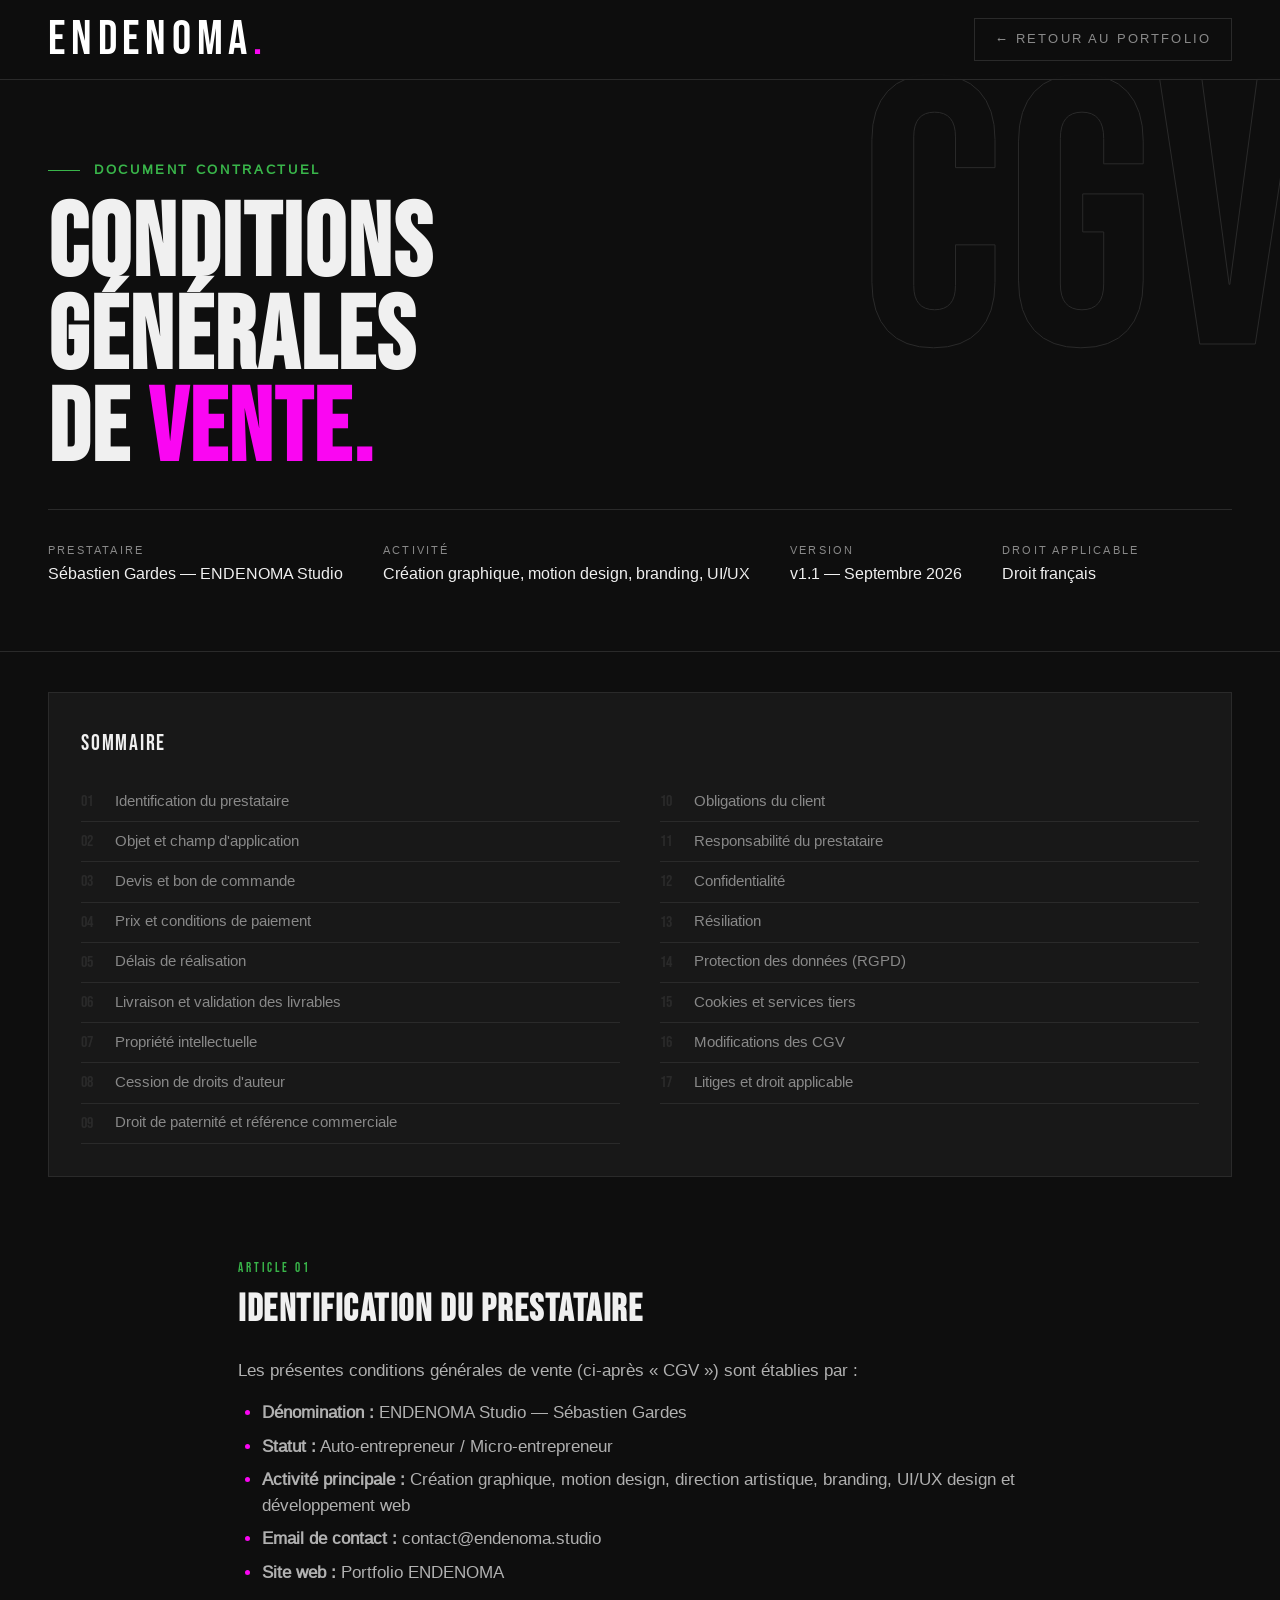
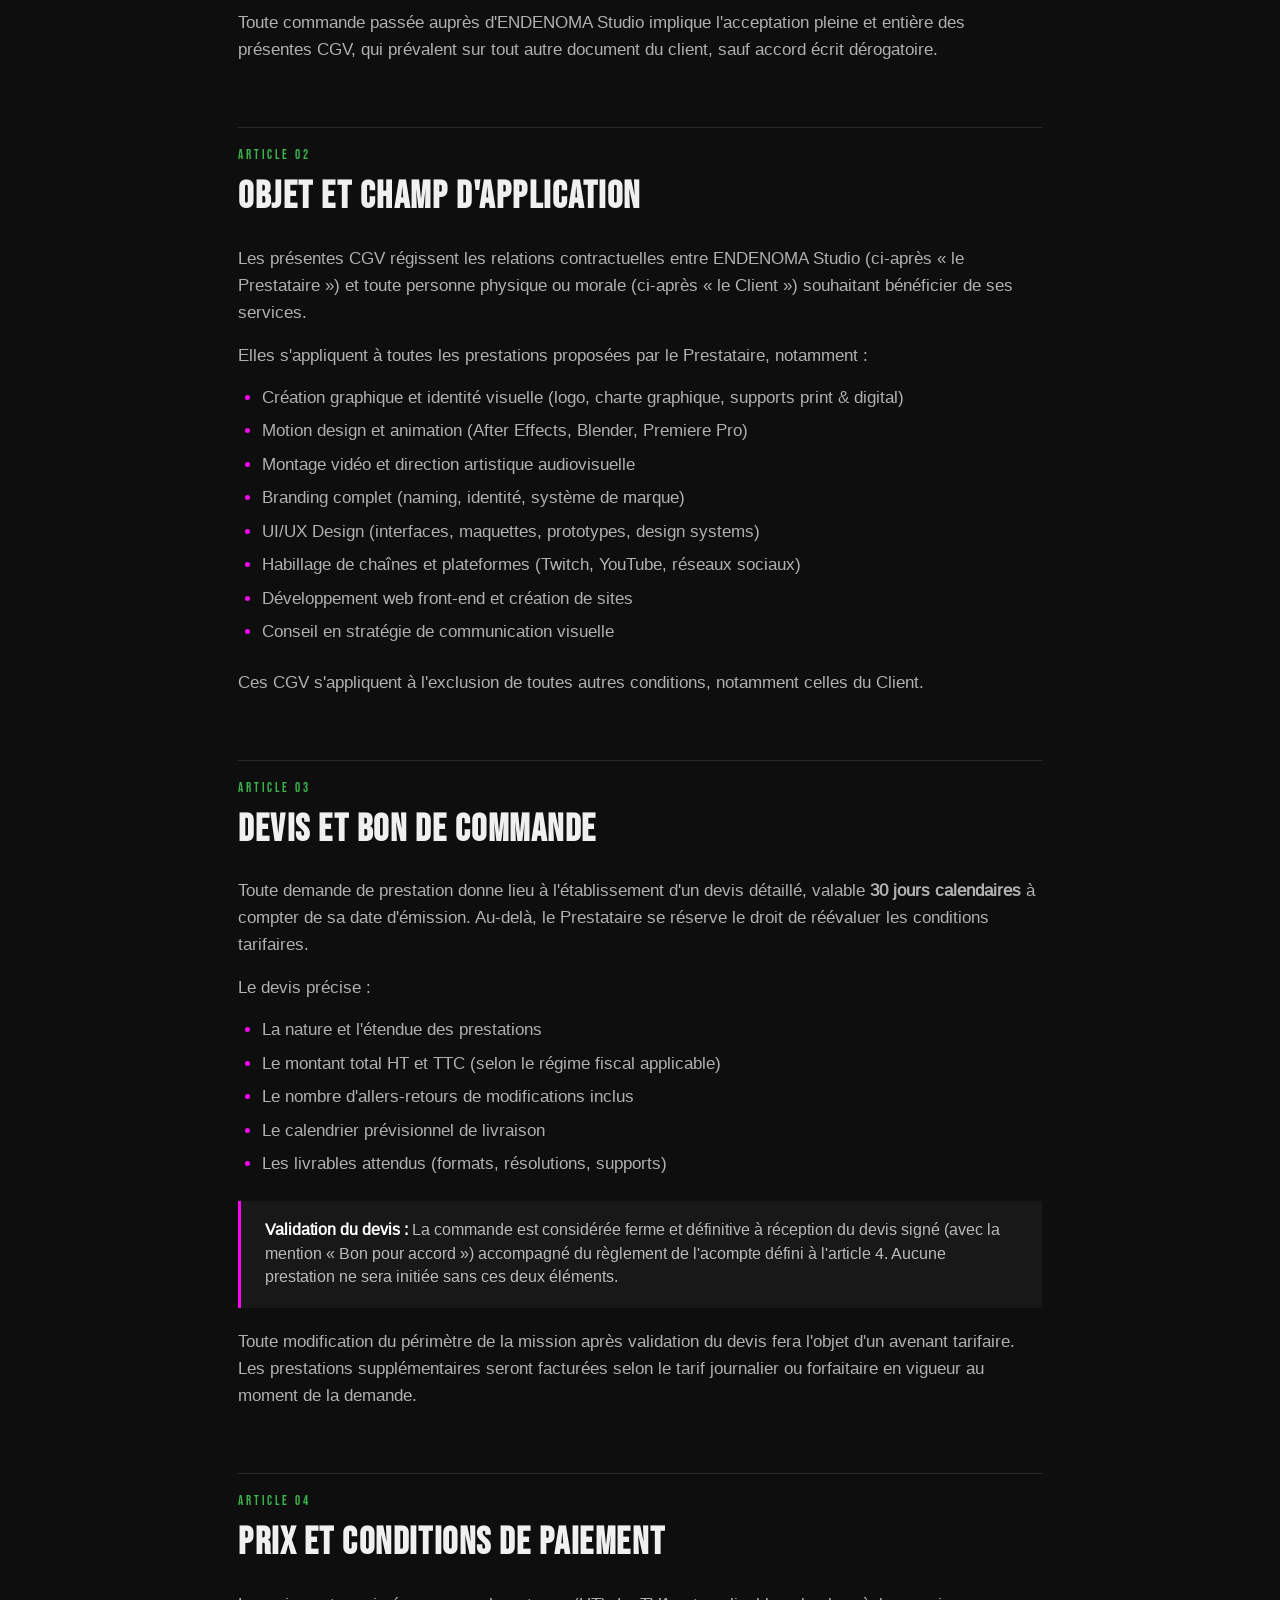
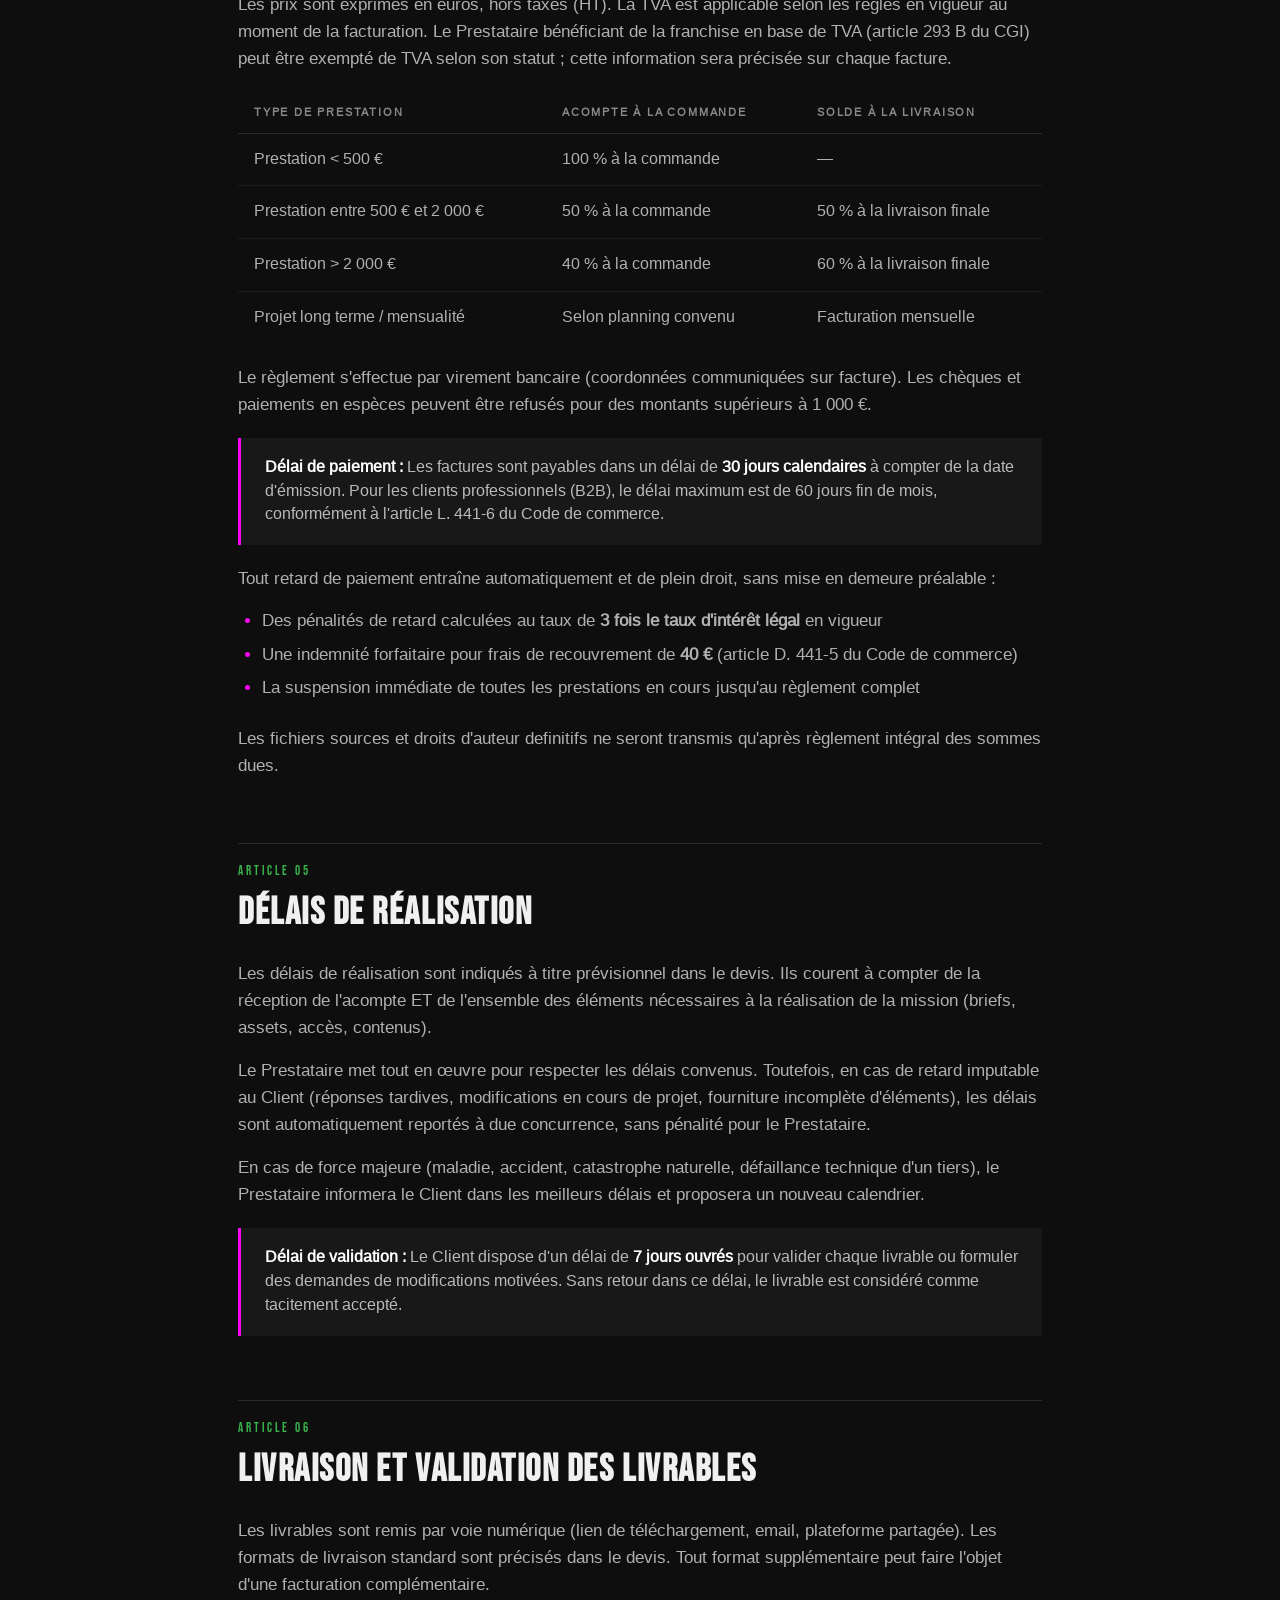
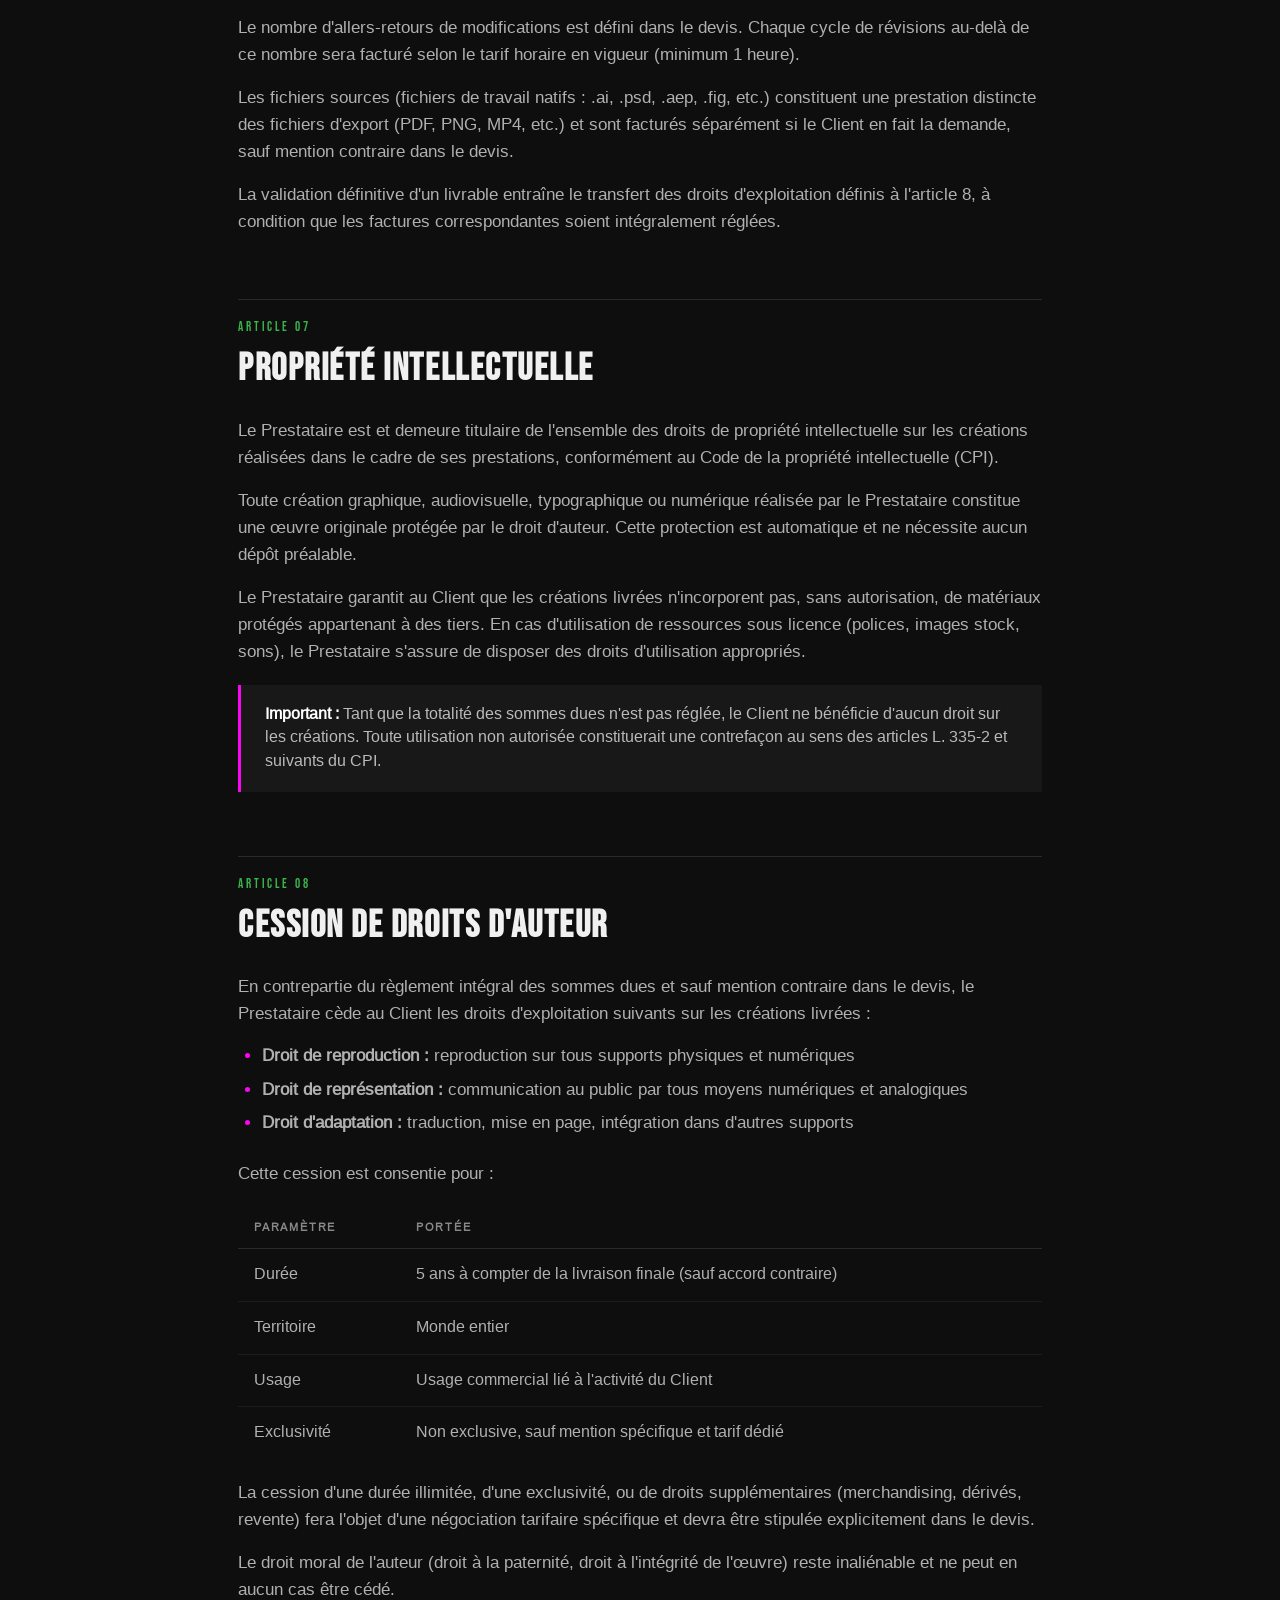
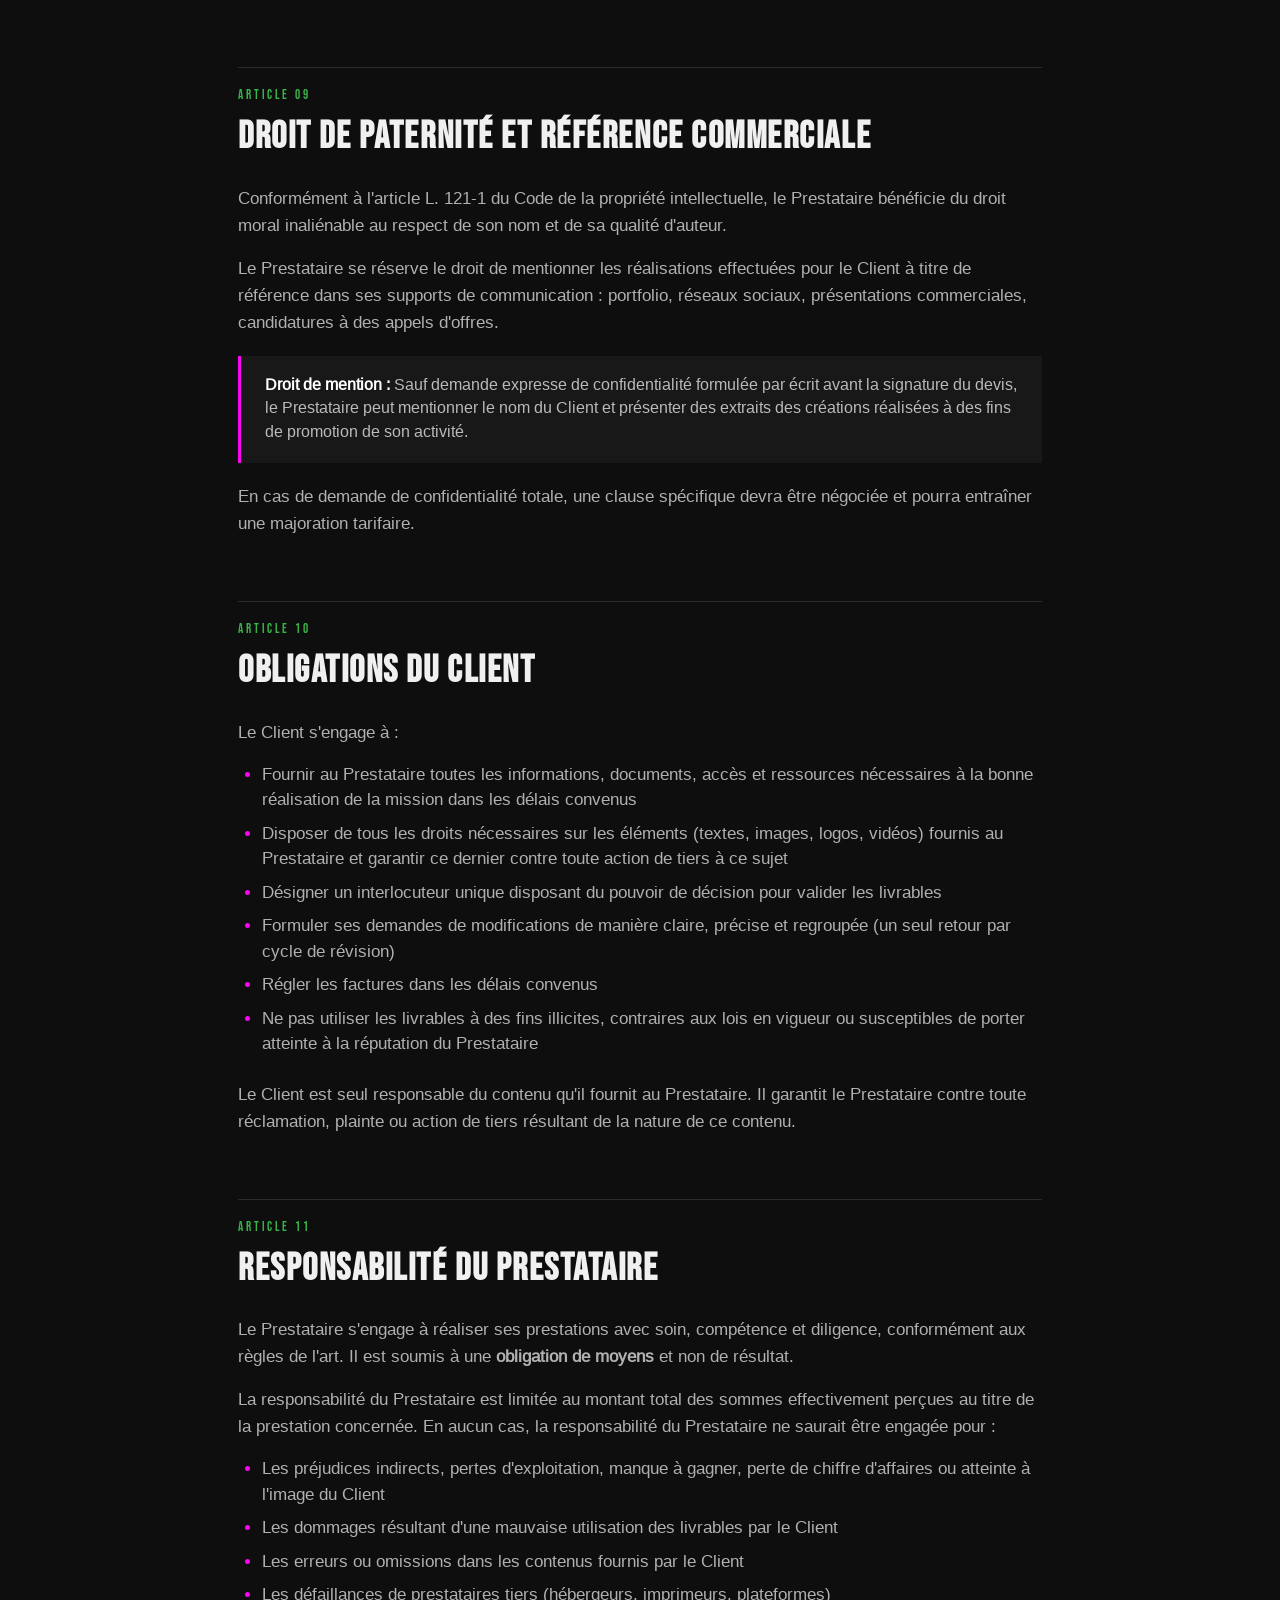
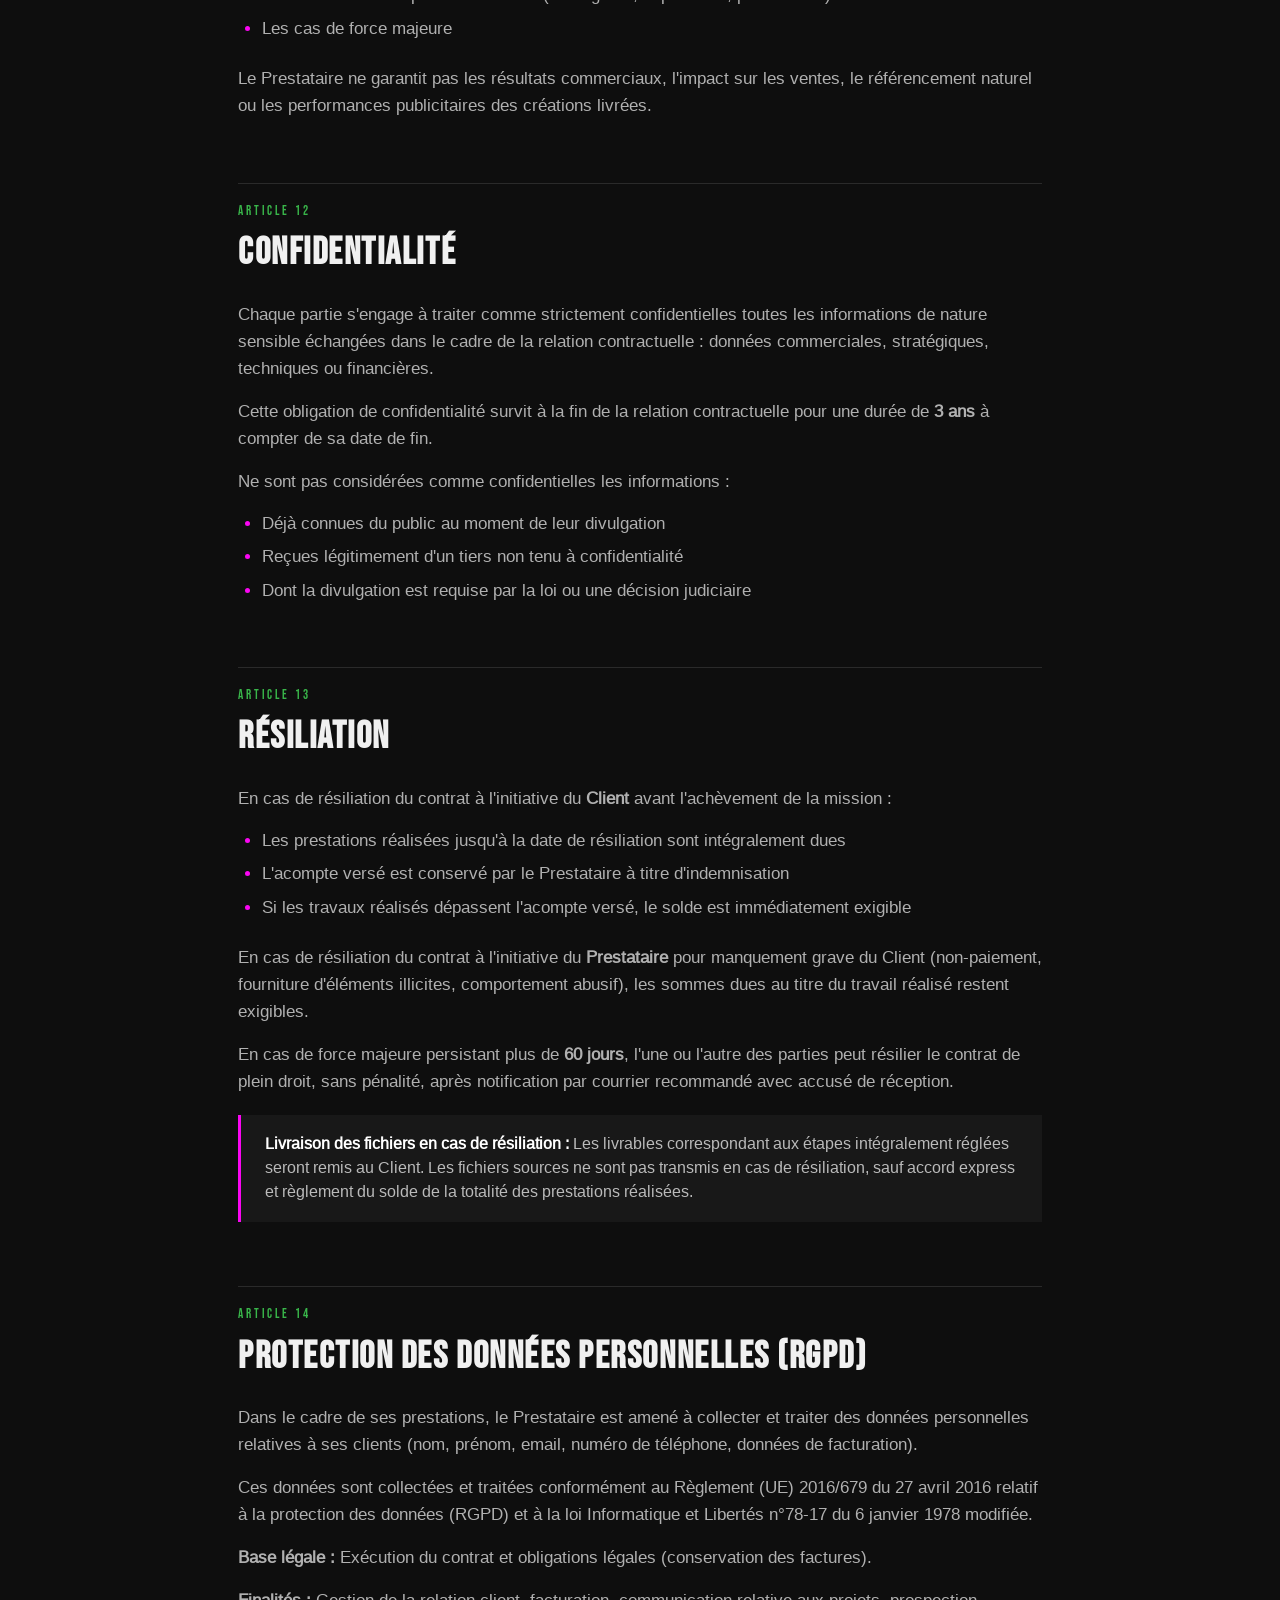
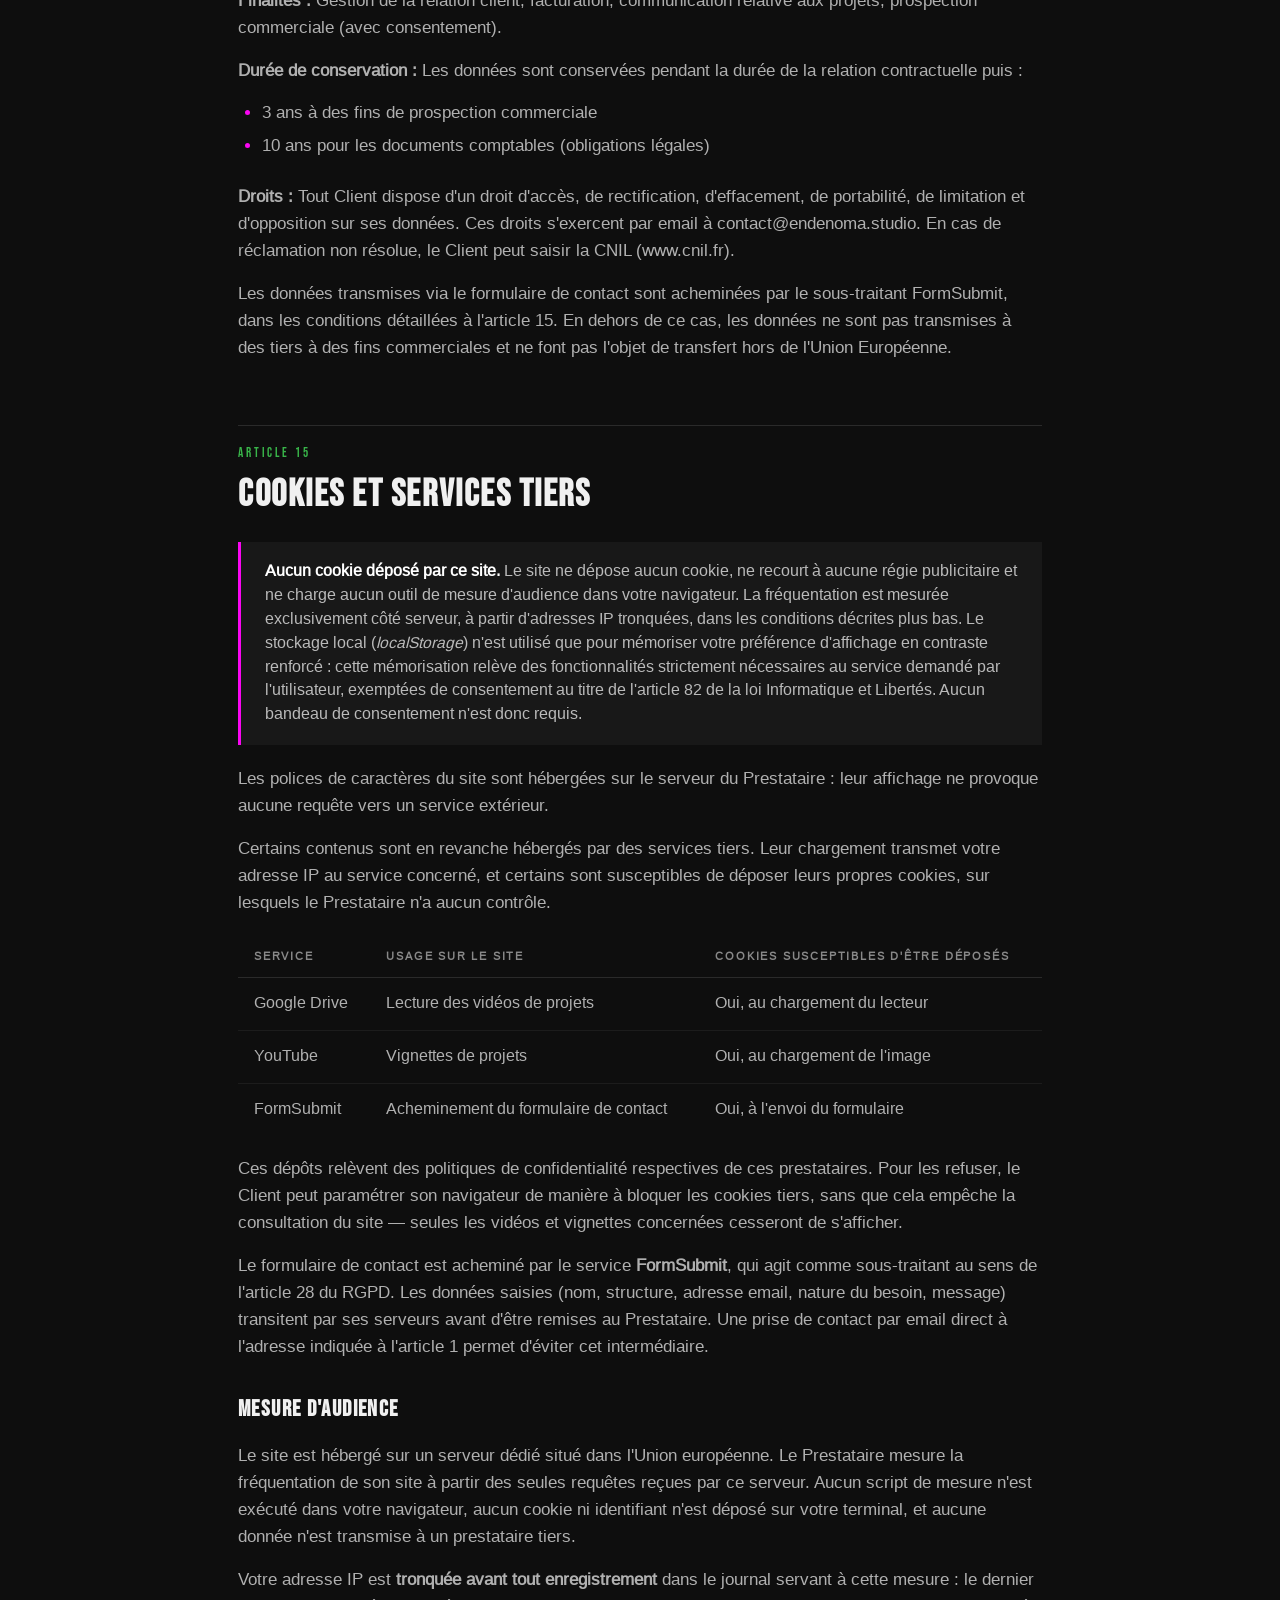
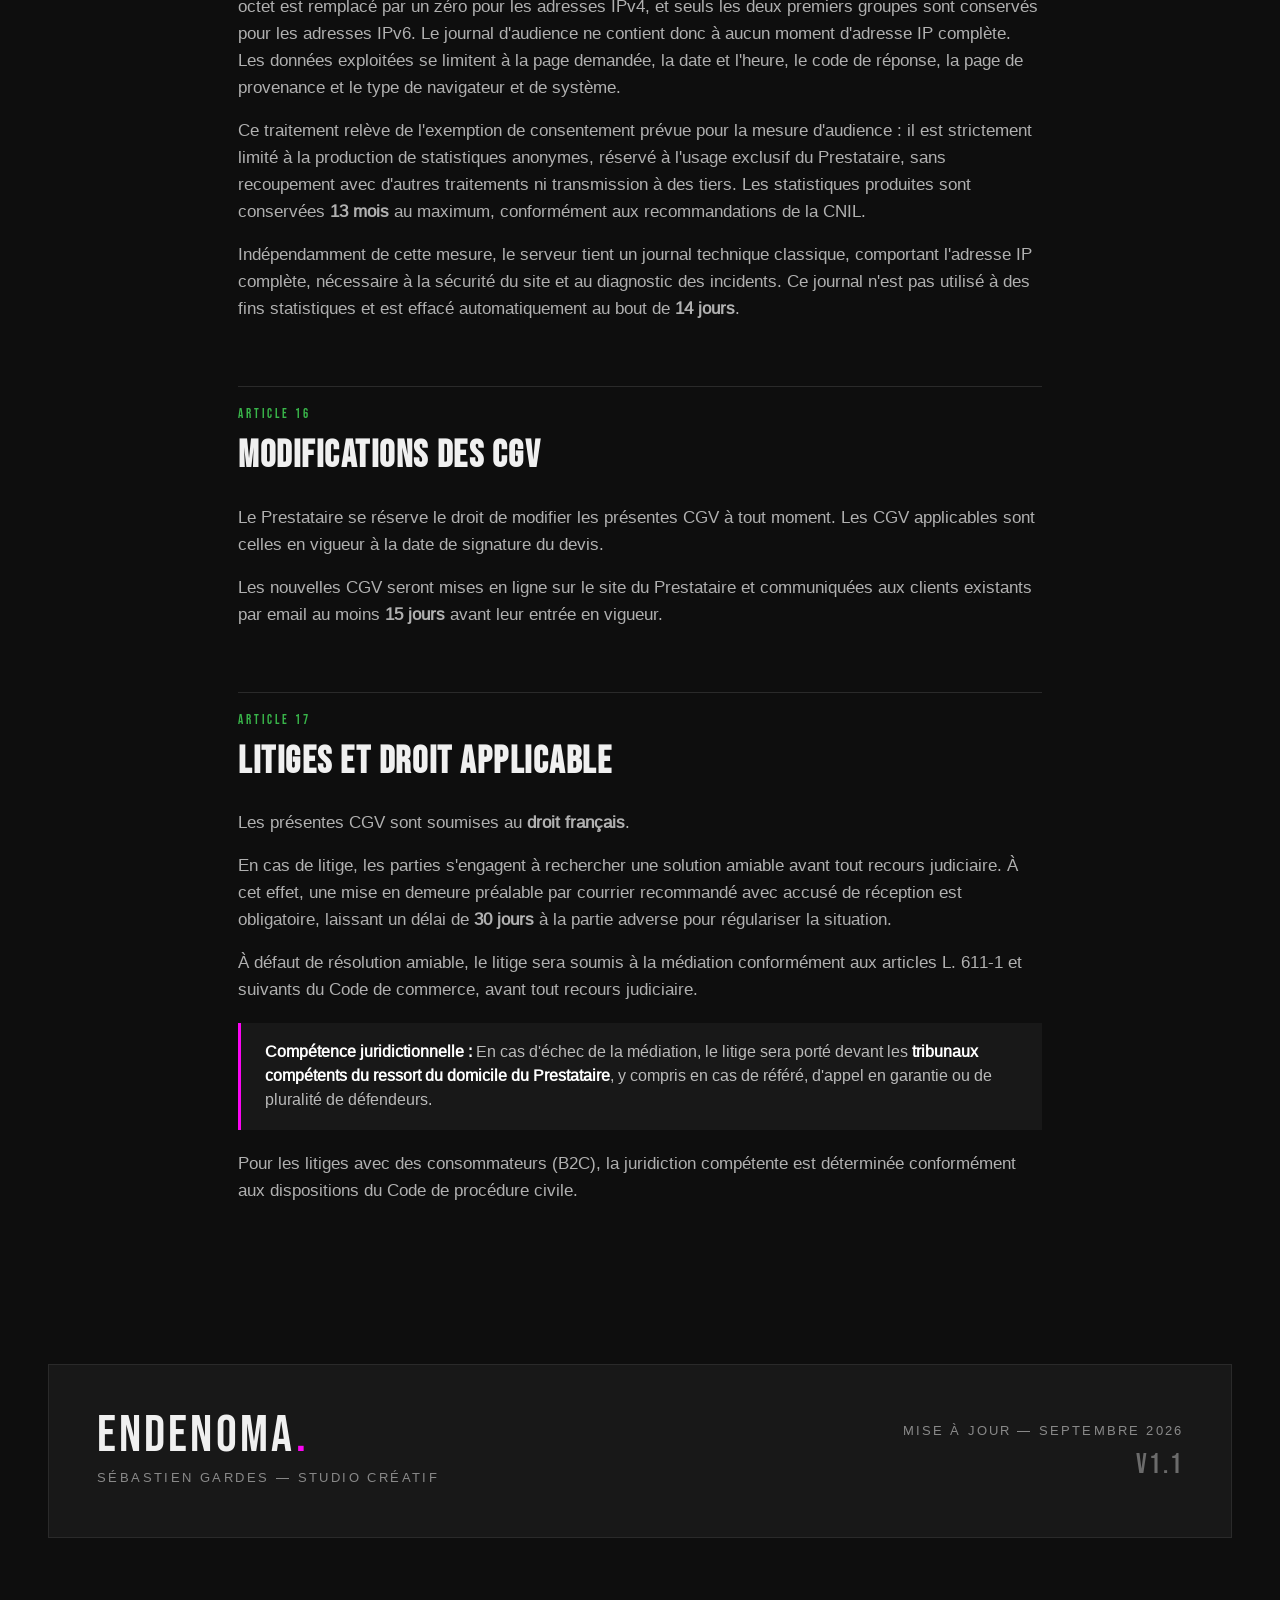
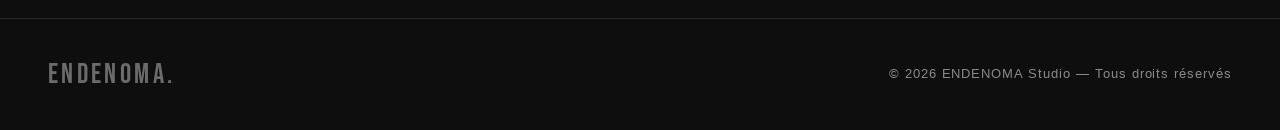
==== CGU.html @ c5ac727c "Passe le site de 58 à 99 sur PageSpeed mobile Quatre causes, mesurées une à une plutôt que devinées," ====
<!DOCTYPE html>
<html lang="fr">
<head>
<meta charset="UTF-8"/>
<meta name="viewport" content="width=device-width,initial-scale=1"/>
<title>CGV — ENDENOMA Studio Créatif</title>
<link rel="icon" type="image/png" href="uploads/favicon-64.png"/>
<link rel="apple-touch-icon" href="uploads/og-endenoma.jpg"/>
<meta name="description" content="Conditions générales de vente d'ENDENOMA Studio Créatif : devis, tarifs, délais, révisions, droits d'auteur, confidentialité, données personnelles et mesure d'audience sans cookie. Sébastien Gardes, monteur vidéo, branding et site web."/>
<link rel="preload" href="fonts/bebas-neue-latin.woff2" as="font" type="font/woff2" crossorigin/>
<link rel="preload" href="fonts/space-grotesk-latin-variable.woff2" as="font" type="font/woff2" crossorigin/>
<style>
@font-face{font-family:'Bebas Neue';src:url('fonts/bebas-neue-latin.woff2') format('woff2');font-weight:400;font-style:normal;font-display:swap;}
@font-face{font-family:'Space Grotesk';src:url('fonts/space-grotesk-latin-variable.woff2') format('woff2');font-weight:300 700;font-style:normal;font-display:swap;}
@font-face{font-family:'Bebas Neue Fallback';src:local('Arial'),local('Helvetica'),local('Liberation Sans');size-adjust:73.68%;ascent-override:122.15%;descent-override:40.72%;line-gap-override:0%;}
@font-face{font-family:'Space Grotesk Fallback';src:local('Arial'),local('Helvetica'),local('Liberation Sans');size-adjust:111.72%;ascent-override:88.08%;descent-override:26.14%;line-gap-override:0%;}
*{margin:0;padding:0;box-sizing:border-box;}
:root{
  --mg:#FA06F2; --green:#39B54A;
  --bg:#0e0e0e; --bg2:#141414; --card:#181818; --border:#2a2a2a;
  --text:#f0f0f0; --muted:#888;
  /* Mentions volontairement discrètes, mais qui doivent rester lisibles :
     3.62:1 sur le fond, au-dessus du seuil de 3:1 exigé pour du grand texte. */
  --faint:#6b6b6b;
  --font-display:'Bebas Neue','Bebas Neue Fallback',sans-serif;
  --font-body:'Space Grotesk','Space Grotesk Fallback',sans-serif;
}
html{scroll-behavior:smooth;}
body{background:var(--bg);color:var(--text);font-family:var(--font-body);overflow-x:hidden;line-height:1.7;}

/* ══ NAV ══ */
nav{
  position:fixed;top:0;left:0;right:0;z-index:200;
  height:80px;
  display:flex;align-items:center;justify-content:space-between;
  padding:0 48px;
  border-bottom:1px solid var(--border);
  background:rgba(14,14,14,.95);backdrop-filter:blur(14px);
}
.nav-logo{font-family:var(--font-display);font-size:48px;letter-spacing:.12em;color:#fff;text-decoration:none;}
.nav-logo span{color:var(--mg);}
.nav-back{
  font-size:12px;font-weight:500;letter-spacing:.18em;text-transform:uppercase;
  color:var(--muted);text-decoration:none;
  border:1px solid var(--border);padding:10px 20px;
  transition:all .2s;
}
.nav-back:hover{color:#fff;border-color:var(--muted);}

/* ══ HERO ══ */
.cgu-hero{
  padding:calc(80px + 80px) 48px 64px;
  border-bottom:1px solid var(--border);
  position:relative;overflow:hidden;
}
.cgu-hero::before{
  content:'CGV';
  font-family:var(--font-display);
  font-size:clamp(200px,30vw,380px);
  position:absolute;right:-20px;top:40px;
  color:transparent;-webkit-text-stroke:1px var(--border);
  line-height:1;pointer-events:none;user-select:none;
}
.cgu-eyebrow{
  font-size:12px;font-weight:600;letter-spacing:.22em;text-transform:uppercase;
  color:var(--green);margin-bottom:20px;
  display:flex;align-items:center;gap:14px;
}
.cgu-eyebrow::before{content:'';width:32px;height:1px;background:var(--green);}
.cgu-title{
  font-family:var(--font-display);
  font-size:clamp(56px,8vw,120px);
  line-height:.9;letter-spacing:.02em;
  margin-bottom:24px;
}
.cgu-title em{font-style:normal;color:var(--mg);}
.cgu-meta{
  display:flex;gap:40px;flex-wrap:wrap;margin-top:32px;
  padding-top:32px;border-top:1px solid var(--border);
}
.cgu-meta-item{display:flex;flex-direction:column;gap:4px;}
.cgu-meta-label{font-size:10px;letter-spacing:.22em;text-transform:uppercase;color:var(--muted);font-weight:500;}
.cgu-meta-value{font-size:14px;font-weight:500;color:var(--text);}

/* ══ TOC ══ */
.cgu-toc{
  margin:40px 48px 0;
  padding:32px;
  background:var(--card);
  border:1px solid var(--border);
}
.cgu-toc-title{
  font-family:var(--font-display);font-size:22px;letter-spacing:.08em;
  margin-bottom:20px;color:var(--text);
}
.cgu-toc-list{
  columns:2;column-gap:40px;
  list-style:none;
}
.cgu-toc-list li{
  font-size:13px;color:var(--muted);
  padding:6px 0;border-bottom:1px solid var(--border);
  break-inside:avoid;
}
.cgu-toc-list li a{
  color:inherit;text-decoration:none;
  display:flex;align-items:center;gap:10px;
  transition:color .2s;
}
.cgu-toc-list li a:hover{color:var(--text);}
.cgu-toc-list li a::before{
  content:attr(data-num);
  font-family:var(--font-display);font-size:16px;
  color:var(--border);min-width:24px;
}

/* ══ CONTENU ══ */
.cgu-body{max-width:900px;margin:0 auto;padding:64px 48px 96px;}

.cgu-section{
  margin-bottom:64px;
  padding-top:16px;
  border-top:1px solid var(--border);
}
.cgu-section:first-child{border-top:none;}
.cgu-section-num{
  font-family:var(--font-display);font-size:13px;letter-spacing:.22em;
  color:var(--green);margin-bottom:12px;display:block;
}
.cgu-section-title{
  font-family:var(--font-display);
  font-size:clamp(28px,3vw,48px);
  letter-spacing:.04em;line-height:1;
  margin-bottom:28px;
}
.cgu-subtitle{
  font-family:var(--font-display);
  font-size:clamp(18px,1.8vw,24px);
  letter-spacing:.06em;line-height:1.2;
  color:var(--text);
  margin:36px 0 18px;
}
.cgu-section p{
  font-size:15px;color:rgba(240,240,240,.72);
  margin-bottom:16px;
  line-height:1.8;
}
.cgu-section p:last-child{margin-bottom:0;}

.cgu-section ul,.cgu-section ol{
  margin:16px 0 24px 24px;
  display:flex;flex-direction:column;gap:8px;
}
.cgu-section li{
  font-size:15px;color:rgba(240,240,240,.72);line-height:1.7;
}
.cgu-section li::marker{color:var(--mg);}

.cgu-section table{
  width:100%;border-collapse:collapse;margin:20px 0;
  font-size:14px;
}
.cgu-section table th{
  text-align:left;padding:12px 16px;
  font-size:10px;letter-spacing:.18em;text-transform:uppercase;
  color:var(--muted);font-weight:600;
  border-bottom:1px solid var(--border);
}
.cgu-section table td{
  padding:14px 16px;color:rgba(240,240,240,.72);
  border-bottom:1px solid rgba(42,42,42,.5);
  vertical-align:top;
}
.cgu-section table tr:last-child td{border-bottom:none;}

.cgu-highlight{
  background:var(--card);border-left:3px solid var(--mg);
  padding:18px 24px;margin:20px 0;
  font-size:14px;color:rgba(240,240,240,.75);line-height:1.7;
}
.cgu-highlight strong{color:#fff;font-weight:600;}

/* ══ SIGNATURE ══ */
.cgu-signature{
  margin:0 48px;padding:48px;
  background:var(--card);border:1px solid var(--border);
  display:flex;justify-content:space-between;align-items:flex-end;flex-wrap:wrap;gap:32px;
}
.cgu-sig-left{}
.cgu-sig-name{
  font-family:var(--font-display);font-size:52px;letter-spacing:.06em;
  line-height:.9;margin-bottom:8px;
}
.cgu-sig-name span{color:var(--mg);}
.cgu-sig-sub{font-size:12px;letter-spacing:.2em;text-transform:uppercase;color:var(--muted);font-weight:500;}
.cgu-sig-right{text-align:right;}
.cgu-sig-date{font-size:12px;letter-spacing:.18em;text-transform:uppercase;color:var(--muted);}
.cgu-sig-version{font-family:var(--font-display);font-size:28px;letter-spacing:.08em;color:var(--faint);}

/* ══ FOOTER ══ */
.cgu-footer{
  margin-top:80px;padding:32px 48px;
  border-top:1px solid var(--border);
  display:flex;justify-content:space-between;align-items:center;
  flex-wrap:wrap;gap:16px;
}
.cgu-footer-logo{font-family:var(--font-display);font-size:28px;letter-spacing:.12em;color:var(--faint);}
.cgu-footer-copy{font-size:12px;color:var(--muted);letter-spacing:.08em;}

/* ══ RESPONSIVE ══ */
@media(max-width:768px){
  nav{padding:0 20px;height:68px;}
  .cgu-hero{padding:calc(68px + 48px) 20px 48px;}
  .cgu-body{padding:48px 20px 72px;}
  .cgu-toc,.cgu-signature{margin-left:20px;margin-right:20px;}
  .cgu-toc-list{columns:1;}
  .cgu-footer{padding:24px 20px;}
  .cgu-signature{padding:32px 24px;}
}
</style>
</head>
<body>

<!-- NAV -->
<nav>
  <a class="nav-logo" href="index.html" onclick="if(history.length>1){history.back();return false;}">ENDENOMA<span>.</span></a>
  <a class="nav-back" href="index.html" onclick="if(history.length>1){history.back();return false;}">← Retour au portfolio</a>
</nav>

<!-- HERO -->
<main id="contenu" tabindex="-1">
<div class="cgu-hero">
  <div class="cgu-eyebrow">Document contractuel</div>
  <h1 class="cgu-title">Conditions<br>Générales<br>de <em>Vente.</em></h1>
  <div class="cgu-meta">
    <div class="cgu-meta-item">
      <span class="cgu-meta-label">Prestataire</span>
      <span class="cgu-meta-value">Sébastien Gardes — ENDENOMA Studio</span>
    </div>
    <div class="cgu-meta-item">
      <span class="cgu-meta-label">Activité</span>
      <span class="cgu-meta-value">Création graphique, motion design, branding, UI/UX</span>
    </div>
    <div class="cgu-meta-item">
      <span class="cgu-meta-label">Version</span>
      <span class="cgu-meta-value">v1.1 — Septembre 2026</span>
    </div>
    <div class="cgu-meta-item">
      <span class="cgu-meta-label">Droit applicable</span>
      <span class="cgu-meta-value">Droit français</span>
    </div>
  </div>
</div>

<!-- TABLE DES MATIÈRES -->
<div class="cgu-toc">
  <div class="cgu-toc-title">Sommaire</div>
  <ul class="cgu-toc-list">
    <li><a href="#art1" data-num="01">Identification du prestataire</a></li>
    <li><a href="#art2" data-num="02">Objet et champ d'application</a></li>
    <li><a href="#art3" data-num="03">Devis et bon de commande</a></li>
    <li><a href="#art4" data-num="04">Prix et conditions de paiement</a></li>
    <li><a href="#art5" data-num="05">Délais de réalisation</a></li>
    <li><a href="#art6" data-num="06">Livraison et validation des livrables</a></li>
    <li><a href="#art7" data-num="07">Propriété intellectuelle</a></li>
    <li><a href="#art8" data-num="08">Cession de droits d'auteur</a></li>
    <li><a href="#art9" data-num="09">Droit de paternité et référence commerciale</a></li>
    <li><a href="#art10" data-num="10">Obligations du client</a></li>
    <li><a href="#art11" data-num="11">Responsabilité du prestataire</a></li>
    <li><a href="#art12" data-num="12">Confidentialité</a></li>
    <li><a href="#art13" data-num="13">Résiliation</a></li>
    <li><a href="#art14" data-num="14">Protection des données (RGPD)</a></li>
    <li><a href="#art15" data-num="15">Cookies et services tiers</a></li>
    <li><a href="#art16" data-num="16">Modifications des CGV</a></li>
    <li><a href="#art17" data-num="17">Litiges et droit applicable</a></li>
  </ul>
</div>

<!-- CORPS DU DOCUMENT -->
<div class="cgu-body">

  <!-- ART 1 -->
  <div class="cgu-section" id="art1">
    <span class="cgu-section-num">Article 01</span>
    <h2 class="cgu-section-title">Identification du prestataire</h2>
    <p>Les présentes conditions générales de vente (ci-après « CGV ») sont établies par :</p>
    <ul>
      <li><strong>Dénomination :</strong> ENDENOMA Studio — Sébastien Gardes</li>
      <li><strong>Statut :</strong> Auto-entrepreneur / Micro-entrepreneur</li>
      <li><strong>Activité principale :</strong> Création graphique, motion design, direction artistique, branding, UI/UX design et développement web</li>
      <li><strong>Email de contact :</strong> contact@endenoma.studio</li>
      <li><strong>Site web :</strong> Portfolio ENDENOMA</li>
    </ul>
    <p>Toute commande passée auprès d'ENDENOMA Studio implique l'acceptation pleine et entière des présentes CGV, qui prévalent sur tout autre document du client, sauf accord écrit dérogatoire.</p>
  </div>

  <!-- ART 2 -->
  <div class="cgu-section" id="art2">
    <span class="cgu-section-num">Article 02</span>
    <h2 class="cgu-section-title">Objet et champ d'application</h2>
    <p>Les présentes CGV régissent les relations contractuelles entre ENDENOMA Studio (ci-après « le Prestataire ») et toute personne physique ou morale (ci-après « le Client ») souhaitant bénéficier de ses services.</p>
    <p>Elles s'appliquent à toutes les prestations proposées par le Prestataire, notamment :</p>
    <ul>
      <li>Création graphique et identité visuelle (logo, charte graphique, supports print & digital)</li>
      <li>Motion design et animation (After Effects, Blender, Premiere Pro)</li>
      <li>Montage vidéo et direction artistique audiovisuelle</li>
      <li>Branding complet (naming, identité, système de marque)</li>
      <li>UI/UX Design (interfaces, maquettes, prototypes, design systems)</li>
      <li>Habillage de chaînes et plateformes (Twitch, YouTube, réseaux sociaux)</li>
      <li>Développement web front-end et création de sites</li>
      <li>Conseil en stratégie de communication visuelle</li>
    </ul>
    <p>Ces CGV s'appliquent à l'exclusion de toutes autres conditions, notamment celles du Client.</p>
  </div>

  <!-- ART 3 -->
  <div class="cgu-section" id="art3">
    <span class="cgu-section-num">Article 03</span>
    <h2 class="cgu-section-title">Devis et bon de commande</h2>
    <p>Toute demande de prestation donne lieu à l'établissement d'un devis détaillé, valable <strong>30 jours calendaires</strong> à compter de sa date d'émission. Au-delà, le Prestataire se réserve le droit de réévaluer les conditions tarifaires.</p>
    <p>Le devis précise :</p>
    <ul>
      <li>La nature et l'étendue des prestations</li>
      <li>Le montant total HT et TTC (selon le régime fiscal applicable)</li>
      <li>Le nombre d'allers-retours de modifications inclus</li>
      <li>Le calendrier prévisionnel de livraison</li>
      <li>Les livrables attendus (formats, résolutions, supports)</li>
    </ul>
    <div class="cgu-highlight">
      <strong>Validation du devis :</strong> La commande est considérée ferme et définitive à réception du devis signé (avec la mention « Bon pour accord ») accompagné du règlement de l'acompte défini à l'article 4. Aucune prestation ne sera initiée sans ces deux éléments.
    </div>
    <p>Toute modification du périmètre de la mission après validation du devis fera l'objet d'un avenant tarifaire. Les prestations supplémentaires seront facturées selon le tarif journalier ou forfaitaire en vigueur au moment de la demande.</p>
  </div>

  <!-- ART 4 -->
  <div class="cgu-section" id="art4">
    <span class="cgu-section-num">Article 04</span>
    <h2 class="cgu-section-title">Prix et conditions de paiement</h2>
    <p>Les prix sont exprimés en euros, hors taxes (HT). La TVA est applicable selon les règles en vigueur au moment de la facturation. Le Prestataire bénéficiant de la franchise en base de TVA (article 293 B du CGI) peut être exempté de TVA selon son statut ; cette information sera précisée sur chaque facture.</p>

    <table>
      <thead>
        <tr>
          <th>Type de prestation</th>
          <th>Acompte à la commande</th>
          <th>Solde à la livraison</th>
        </tr>
      </thead>
      <tbody>
        <tr>
          <td>Prestation &lt; 500 €</td>
          <td>100 % à la commande</td>
          <td>—</td>
        </tr>
        <tr>
          <td>Prestation entre 500 € et 2 000 €</td>
          <td>50 % à la commande</td>
          <td>50 % à la livraison finale</td>
        </tr>
        <tr>
          <td>Prestation &gt; 2 000 €</td>
          <td>40 % à la commande</td>
          <td>60 % à la livraison finale</td>
        </tr>
        <tr>
          <td>Projet long terme / mensualité</td>
          <td>Selon planning convenu</td>
          <td>Facturation mensuelle</td>
        </tr>
      </tbody>
    </table>

    <p>Le règlement s'effectue par virement bancaire (coordonnées communiquées sur facture). Les chèques et paiements en espèces peuvent être refusés pour des montants supérieurs à 1 000 €.</p>

    <div class="cgu-highlight">
      <strong>Délai de paiement :</strong> Les factures sont payables dans un délai de <strong>30 jours calendaires</strong> à compter de la date d'émission. Pour les clients professionnels (B2B), le délai maximum est de 60 jours fin de mois, conformément à l'article L. 441-6 du Code de commerce.
    </div>

    <p>Tout retard de paiement entraîne automatiquement et de plein droit, sans mise en demeure préalable :</p>
    <ul>
      <li>Des pénalités de retard calculées au taux de <strong>3 fois le taux d'intérêt légal</strong> en vigueur</li>
      <li>Une indemnité forfaitaire pour frais de recouvrement de <strong>40 €</strong> (article D. 441-5 du Code de commerce)</li>
      <li>La suspension immédiate de toutes les prestations en cours jusqu'au règlement complet</li>
    </ul>
    <p>Les fichiers sources et droits d'auteur definitifs ne seront transmis qu'après règlement intégral des sommes dues.</p>
  </div>

  <!-- ART 5 -->
  <div class="cgu-section" id="art5">
    <span class="cgu-section-num">Article 05</span>
    <h2 class="cgu-section-title">Délais de réalisation</h2>
    <p>Les délais de réalisation sont indiqués à titre prévisionnel dans le devis. Ils courent à compter de la réception de l'acompte ET de l'ensemble des éléments nécessaires à la réalisation de la mission (briefs, assets, accès, contenus).</p>
    <p>Le Prestataire met tout en œuvre pour respecter les délais convenus. Toutefois, en cas de retard imputable au Client (réponses tardives, modifications en cours de projet, fourniture incomplète d'éléments), les délais sont automatiquement reportés à due concurrence, sans pénalité pour le Prestataire.</p>
    <p>En cas de force majeure (maladie, accident, catastrophe naturelle, défaillance technique d'un tiers), le Prestataire informera le Client dans les meilleurs délais et proposera un nouveau calendrier.</p>
    <div class="cgu-highlight">
      <strong>Délai de validation :</strong> Le Client dispose d'un délai de <strong>7 jours ouvrés</strong> pour valider chaque livrable ou formuler des demandes de modifications motivées. Sans retour dans ce délai, le livrable est considéré comme tacitement accepté.
    </div>
  </div>

  <!-- ART 6 -->
  <div class="cgu-section" id="art6">
    <span class="cgu-section-num">Article 06</span>
    <h2 class="cgu-section-title">Livraison et validation des livrables</h2>
    <p>Les livrables sont remis par voie numérique (lien de téléchargement, email, plateforme partagée). Les formats de livraison standard sont précisés dans le devis. Tout format supplémentaire peut faire l'objet d'une facturation complémentaire.</p>
    <p>Le nombre d'allers-retours de modifications est défini dans le devis. Chaque cycle de révisions au-delà de ce nombre sera facturé selon le tarif horaire en vigueur (minimum 1 heure).</p>
    <p>Les fichiers sources (fichiers de travail natifs : .ai, .psd, .aep, .fig, etc.) constituent une prestation distincte des fichiers d'export (PDF, PNG, MP4, etc.) et sont facturés séparément si le Client en fait la demande, sauf mention contraire dans le devis.</p>
    <p>La validation définitive d'un livrable entraîne le transfert des droits d'exploitation définis à l'article 8, à condition que les factures correspondantes soient intégralement réglées.</p>
  </div>

  <!-- ART 7 -->
  <div class="cgu-section" id="art7">
    <span class="cgu-section-num">Article 07</span>
    <h2 class="cgu-section-title">Propriété intellectuelle</h2>
    <p>Le Prestataire est et demeure titulaire de l'ensemble des droits de propriété intellectuelle sur les créations réalisées dans le cadre de ses prestations, conformément au Code de la propriété intellectuelle (CPI).</p>
    <p>Toute création graphique, audiovisuelle, typographique ou numérique réalisée par le Prestataire constitue une œuvre originale protégée par le droit d'auteur. Cette protection est automatique et ne nécessite aucun dépôt préalable.</p>
    <p>Le Prestataire garantit au Client que les créations livrées n'incorporent pas, sans autorisation, de matériaux protégés appartenant à des tiers. En cas d'utilisation de ressources sous licence (polices, images stock, sons), le Prestataire s'assure de disposer des droits d'utilisation appropriés.</p>
    <div class="cgu-highlight">
      <strong>Important :</strong> Tant que la totalité des sommes dues n'est pas réglée, le Client ne bénéficie d'aucun droit sur les créations. Toute utilisation non autorisée constituerait une contrefaçon au sens des articles L. 335-2 et suivants du CPI.
    </div>
  </div>

  <!-- ART 8 -->
  <div class="cgu-section" id="art8">
    <span class="cgu-section-num">Article 08</span>
    <h2 class="cgu-section-title">Cession de droits d'auteur</h2>
    <p>En contrepartie du règlement intégral des sommes dues et sauf mention contraire dans le devis, le Prestataire cède au Client les droits d'exploitation suivants sur les créations livrées :</p>
    <ul>
      <li><strong>Droit de reproduction :</strong> reproduction sur tous supports physiques et numériques</li>
      <li><strong>Droit de représentation :</strong> communication au public par tous moyens numériques et analogiques</li>
      <li><strong>Droit d'adaptation :</strong> traduction, mise en page, intégration dans d'autres supports</li>
    </ul>
    <p>Cette cession est consentie pour :</p>
    <table>
      <thead>
        <tr><th>Paramètre</th><th>Portée</th></tr>
      </thead>
      <tbody>
        <tr><td>Durée</td><td>5 ans à compter de la livraison finale (sauf accord contraire)</td></tr>
        <tr><td>Territoire</td><td>Monde entier</td></tr>
        <tr><td>Usage</td><td>Usage commercial lié à l'activité du Client</td></tr>
        <tr><td>Exclusivité</td><td>Non exclusive, sauf mention spécifique et tarif dédié</td></tr>
      </tbody>
    </table>
    <p>La cession d'une durée illimitée, d'une exclusivité, ou de droits supplémentaires (merchandising, dérivés, revente) fera l'objet d'une négociation tarifaire spécifique et devra être stipulée explicitement dans le devis.</p>
    <p>Le droit moral de l'auteur (droit à la paternité, droit à l'intégrité de l'œuvre) reste inaliénable et ne peut en aucun cas être cédé.</p>
  </div>

  <!-- ART 9 -->
  <div class="cgu-section" id="art9">
    <span class="cgu-section-num">Article 09</span>
    <h2 class="cgu-section-title">Droit de paternité et référence commerciale</h2>
    <p>Conformément à l'article L. 121-1 du Code de la propriété intellectuelle, le Prestataire bénéficie du droit moral inaliénable au respect de son nom et de sa qualité d'auteur.</p>
    <p>Le Prestataire se réserve le droit de mentionner les réalisations effectuées pour le Client à titre de référence dans ses supports de communication : portfolio, réseaux sociaux, présentations commerciales, candidatures à des appels d'offres.</p>
    <div class="cgu-highlight">
      <strong>Droit de mention :</strong> Sauf demande expresse de confidentialité formulée par écrit avant la signature du devis, le Prestataire peut mentionner le nom du Client et présenter des extraits des créations réalisées à des fins de promotion de son activité.
    </div>
    <p>En cas de demande de confidentialité totale, une clause spécifique devra être négociée et pourra entraîner une majoration tarifaire.</p>
  </div>

  <!-- ART 10 -->
  <div class="cgu-section" id="art10">
    <span class="cgu-section-num">Article 10</span>
    <h2 class="cgu-section-title">Obligations du client</h2>
    <p>Le Client s'engage à :</p>
    <ul>
      <li>Fournir au Prestataire toutes les informations, documents, accès et ressources nécessaires à la bonne réalisation de la mission dans les délais convenus</li>
      <li>Disposer de tous les droits nécessaires sur les éléments (textes, images, logos, vidéos) fournis au Prestataire et garantir ce dernier contre toute action de tiers à ce sujet</li>
      <li>Désigner un interlocuteur unique disposant du pouvoir de décision pour valider les livrables</li>
      <li>Formuler ses demandes de modifications de manière claire, précise et regroupée (un seul retour par cycle de révision)</li>
      <li>Régler les factures dans les délais convenus</li>
      <li>Ne pas utiliser les livrables à des fins illicites, contraires aux lois en vigueur ou susceptibles de porter atteinte à la réputation du Prestataire</li>
    </ul>
    <p>Le Client est seul responsable du contenu qu'il fournit au Prestataire. Il garantit le Prestataire contre toute réclamation, plainte ou action de tiers résultant de la nature de ce contenu.</p>
  </div>

  <!-- ART 11 -->
  <div class="cgu-section" id="art11">
    <span class="cgu-section-num">Article 11</span>
    <h2 class="cgu-section-title">Responsabilité du prestataire</h2>
    <p>Le Prestataire s'engage à réaliser ses prestations avec soin, compétence et diligence, conformément aux règles de l'art. Il est soumis à une <strong>obligation de moyens</strong> et non de résultat.</p>
    <p>La responsabilité du Prestataire est limitée au montant total des sommes effectivement perçues au titre de la prestation concernée. En aucun cas, la responsabilité du Prestataire ne saurait être engagée pour :</p>
    <ul>
      <li>Les préjudices indirects, pertes d'exploitation, manque à gagner, perte de chiffre d'affaires ou atteinte à l'image du Client</li>
      <li>Les dommages résultant d'une mauvaise utilisation des livrables par le Client</li>
      <li>Les erreurs ou omissions dans les contenus fournis par le Client</li>
      <li>Les défaillances de prestataires tiers (hébergeurs, imprimeurs, plateformes)</li>
      <li>Les cas de force majeure</li>
    </ul>
    <p>Le Prestataire ne garantit pas les résultats commerciaux, l'impact sur les ventes, le référencement naturel ou les performances publicitaires des créations livrées.</p>
  </div>

  <!-- ART 12 -->
  <div class="cgu-section" id="art12">
    <span class="cgu-section-num">Article 12</span>
    <h2 class="cgu-section-title">Confidentialité</h2>
    <p>Chaque partie s'engage à traiter comme strictement confidentielles toutes les informations de nature sensible échangées dans le cadre de la relation contractuelle : données commerciales, stratégiques, techniques ou financières.</p>
    <p>Cette obligation de confidentialité survit à la fin de la relation contractuelle pour une durée de <strong>3 ans</strong> à compter de sa date de fin.</p>
    <p>Ne sont pas considérées comme confidentielles les informations :</p>
    <ul>
      <li>Déjà connues du public au moment de leur divulgation</li>
      <li>Reçues légitimement d'un tiers non tenu à confidentialité</li>
      <li>Dont la divulgation est requise par la loi ou une décision judiciaire</li>
    </ul>
  </div>

  <!-- ART 13 -->
  <div class="cgu-section" id="art13">
    <span class="cgu-section-num">Article 13</span>
    <h2 class="cgu-section-title">Résiliation</h2>
    <p>En cas de résiliation du contrat à l'initiative du <strong>Client</strong> avant l'achèvement de la mission :</p>
    <ul>
      <li>Les prestations réalisées jusqu'à la date de résiliation sont intégralement dues</li>
      <li>L'acompte versé est conservé par le Prestataire à titre d'indemnisation</li>
      <li>Si les travaux réalisés dépassent l'acompte versé, le solde est immédiatement exigible</li>
    </ul>
    <p>En cas de résiliation du contrat à l'initiative du <strong>Prestataire</strong> pour manquement grave du Client (non-paiement, fourniture d'éléments illicites, comportement abusif), les sommes dues au titre du travail réalisé restent exigibles.</p>
    <p>En cas de force majeure persistant plus de <strong>60 jours</strong>, l'une ou l'autre des parties peut résilier le contrat de plein droit, sans pénalité, après notification par courrier recommandé avec accusé de réception.</p>
    <div class="cgu-highlight">
      <strong>Livraison des fichiers en cas de résiliation :</strong> Les livrables correspondant aux étapes intégralement réglées seront remis au Client. Les fichiers sources ne sont pas transmis en cas de résiliation, sauf accord express et règlement du solde de la totalité des prestations réalisées.
    </div>
  </div>

  <!-- ART 14 -->
  <div class="cgu-section" id="art14">
    <span class="cgu-section-num">Article 14</span>
    <h2 class="cgu-section-title">Protection des données personnelles (RGPD)</h2>
    <p>Dans le cadre de ses prestations, le Prestataire est amené à collecter et traiter des données personnelles relatives à ses clients (nom, prénom, email, numéro de téléphone, données de facturation).</p>
    <p>Ces données sont collectées et traitées conformément au Règlement (UE) 2016/679 du 27 avril 2016 relatif à la protection des données (RGPD) et à la loi Informatique et Libertés n°78-17 du 6 janvier 1978 modifiée.</p>
    <p><strong>Base légale :</strong> Exécution du contrat et obligations légales (conservation des factures).</p>
    <p><strong>Finalités :</strong> Gestion de la relation client, facturation, communication relative aux projets, prospection commerciale (avec consentement).</p>
    <p><strong>Durée de conservation :</strong> Les données sont conservées pendant la durée de la relation contractuelle puis :</p>
    <ul>
      <li>3 ans à des fins de prospection commerciale</li>
      <li>10 ans pour les documents comptables (obligations légales)</li>
    </ul>
    <p><strong>Droits :</strong> Tout Client dispose d'un droit d'accès, de rectification, d'effacement, de portabilité, de limitation et d'opposition sur ses données. Ces droits s'exercent par email à contact@endenoma.studio. En cas de réclamation non résolue, le Client peut saisir la CNIL (www.cnil.fr).</p>
    <p>Les données transmises via le formulaire de contact sont acheminées par le sous-traitant FormSubmit, dans les conditions détaillées à l'article 15. En dehors de ce cas, les données ne sont pas transmises à des tiers à des fins commerciales et ne font pas l'objet de transfert hors de l'Union Européenne.</p>
  </div>

  <!-- ART 15 (cookies) -->
  <div class="cgu-section" id="art15">
    <span class="cgu-section-num">Article 15</span>
    <h2 class="cgu-section-title">Cookies et services tiers</h2>

    <div class="cgu-highlight">
      <strong>Aucun cookie déposé par ce site.</strong> Le site ne dépose aucun cookie, ne recourt à aucune
      régie publicitaire et ne charge aucun outil de mesure d'audience dans votre navigateur. La
      fréquentation est mesurée exclusivement côté serveur, à partir d'adresses IP tronquées, dans les
      conditions décrites plus bas. Le stockage local (<em>localStorage</em>) n'est utilisé
      que pour mémoriser votre préférence d'affichage en contraste renforcé : cette mémorisation relève
      des fonctionnalités strictement nécessaires au service demandé par l'utilisateur, exemptées de
      consentement au titre de l'article 82 de la loi Informatique et Libertés. Aucun bandeau de consentement n'est donc requis.
    </div>

    <p>Les polices de caractères du site sont hébergées sur le serveur du Prestataire : leur
    affichage ne provoque aucune requête vers un service extérieur.</p>

    <p>Certains contenus sont en revanche hébergés par des services tiers. Leur chargement transmet
    votre adresse IP au service concerné, et certains sont susceptibles de déposer leurs propres
    cookies, sur lesquels le Prestataire n'a aucun contrôle.</p>

    <table>
      <thead>
        <tr><th>Service</th><th>Usage sur le site</th><th>Cookies susceptibles d'être déposés</th></tr>
      </thead>
      <tbody>
        <tr><td>Google Drive</td><td>Lecture des vidéos de projets</td><td>Oui, au chargement du lecteur</td></tr>
        <tr><td>YouTube</td><td>Vignettes de projets</td><td>Oui, au chargement de l'image</td></tr>
        <tr><td>FormSubmit</td><td>Acheminement du formulaire de contact</td><td>Oui, à l'envoi du formulaire</td></tr>
      </tbody>
    </table>

    <p>Ces dépôts relèvent des politiques de confidentialité respectives de ces prestataires. Pour les
    refuser, le Client peut paramétrer son navigateur de manière à bloquer les cookies tiers, sans que
    cela empêche la consultation du site — seules les vidéos et vignettes concernées cesseront de
    s'afficher.</p>

    <p>Le formulaire de contact est acheminé par le service <strong>FormSubmit</strong>, qui agit
    comme sous-traitant au sens de l'article 28 du RGPD. Les données saisies (nom, structure, adresse
    email, nature du besoin, message) transitent par ses serveurs avant d'être remises au Prestataire.
    Une prise de contact par email direct à l'adresse indiquée à l'article 1 permet d'éviter cet
    intermédiaire.</p>

    <h3 class="cgu-subtitle">Mesure d'audience</h3>

    <p>Le site est hébergé sur un serveur dédié situé dans l'Union européenne. Le Prestataire mesure
    la fréquentation de son site à partir des seules requêtes reçues par ce serveur. Aucun script de
    mesure n'est exécuté dans votre navigateur, aucun cookie ni identifiant n'est déposé sur votre
    terminal, et aucune donnée n'est transmise à un prestataire tiers.</p>

    <p>Votre adresse IP est <strong>tronquée avant tout enregistrement</strong> dans le journal servant
    à cette mesure : le dernier octet est remplacé par un zéro pour les adresses IPv4, et seuls les deux
    premiers groupes sont conservés pour les adresses IPv6. Le journal d'audience ne contient donc à
    aucun moment d'adresse IP complète. Les données exploitées se limitent à la page demandée, la date
    et l'heure, le code de réponse, la page de provenance et le type de navigateur et de système.</p>

    <p>Ce traitement relève de l'exemption de consentement prévue pour la mesure d'audience : il est
    strictement limité à la production de statistiques anonymes, réservé à l'usage exclusif du
    Prestataire, sans recoupement avec d'autres traitements ni transmission à des tiers. Les statistiques
    produites sont conservées <strong>13 mois</strong> au maximum, conformément aux recommandations de la
    CNIL.</p>

    <p>Indépendamment de cette mesure, le serveur tient un journal technique classique, comportant
    l'adresse IP complète, nécessaire à la sécurité du site et au diagnostic des incidents. Ce journal
    n'est pas utilisé à des fins statistiques et est effacé automatiquement au bout de
    <strong>14 jours</strong>.</p>
  </div>

  <!-- ART 16 -->
  <div class="cgu-section" id="art16">
    <span class="cgu-section-num">Article 16</span>
    <h2 class="cgu-section-title">Modifications des CGV</h2>
    <p>Le Prestataire se réserve le droit de modifier les présentes CGV à tout moment. Les CGV applicables sont celles en vigueur à la date de signature du devis.</p>
    <p>Les nouvelles CGV seront mises en ligne sur le site du Prestataire et communiquées aux clients existants par email au moins <strong>15 jours</strong> avant leur entrée en vigueur.</p>
  </div>

  <!-- ART 16 -->
  <div class="cgu-section" id="art17">
    <span class="cgu-section-num">Article 17</span>
    <h2 class="cgu-section-title">Litiges et droit applicable</h2>
    <p>Les présentes CGV sont soumises au <strong>droit français</strong>.</p>
    <p>En cas de litige, les parties s'engagent à rechercher une solution amiable avant tout recours judiciaire. À cet effet, une mise en demeure préalable par courrier recommandé avec accusé de réception est obligatoire, laissant un délai de <strong>30 jours</strong> à la partie adverse pour régulariser la situation.</p>
    <p>À défaut de résolution amiable, le litige sera soumis à la médiation conformément aux articles L. 611-1 et suivants du Code de commerce, avant tout recours judiciaire.</p>
    <div class="cgu-highlight">
      <strong>Compétence juridictionnelle :</strong> En cas d'échec de la médiation, le litige sera porté devant les <strong>tribunaux compétents du ressort du domicile du Prestataire</strong>, y compris en cas de référé, d'appel en garantie ou de pluralité de défendeurs.
    </div>
    <p>Pour les litiges avec des consommateurs (B2C), la juridiction compétente est déterminée conformément aux dispositions du Code de procédure civile.</p>
  </div>

</div>
</main>

<!-- SIGNATURE -->
<div class="cgu-signature">
  <div class="cgu-sig-left">
    <div class="cgu-sig-name">ENDENOMA<span>.</span></div>
    <div class="cgu-sig-sub">Sébastien Gardes — Studio Créatif</div>
  </div>
  <div class="cgu-sig-right">
    <div class="cgu-sig-date">Mise à jour — Septembre 2026</div>
    <div class="cgu-sig-version">v1.1</div>
  </div>
</div>

<!-- FOOTER -->
<div class="cgu-footer">
  <div class="cgu-footer-logo">ENDENOMA.</div>
  <div class="cgu-footer-copy">© 2026 ENDENOMA Studio — Tous droits réservés</div>
</div>

<script>
/* Smooth scroll pour ancres */
document.querySelectorAll('a[href^="#"]').forEach(a=>{
  a.addEventListener('click', e=>{
    e.preventDefault();
    const target = document.querySelector(a.getAttribute('href'));
    if(target) target.scrollIntoView({behavior:'smooth', block:'start'});
  });
});
</script>
</body>
</html>
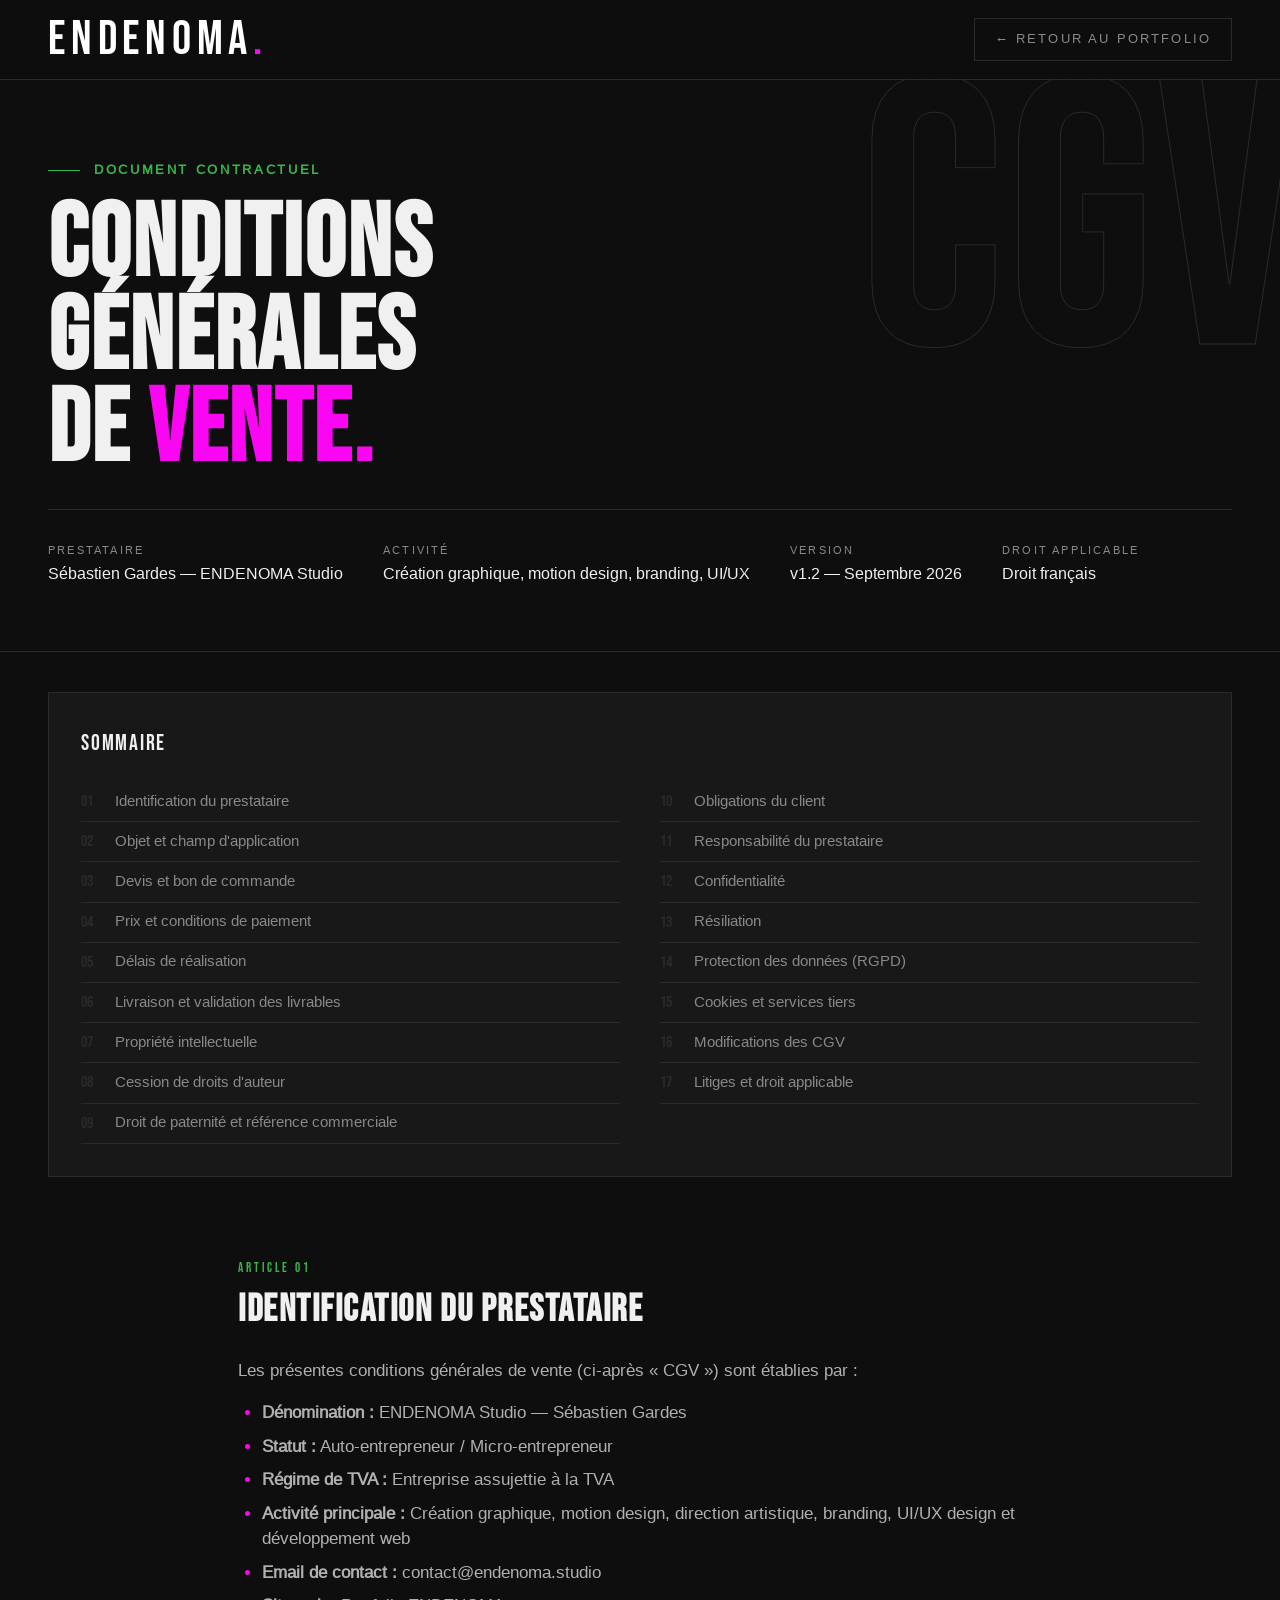
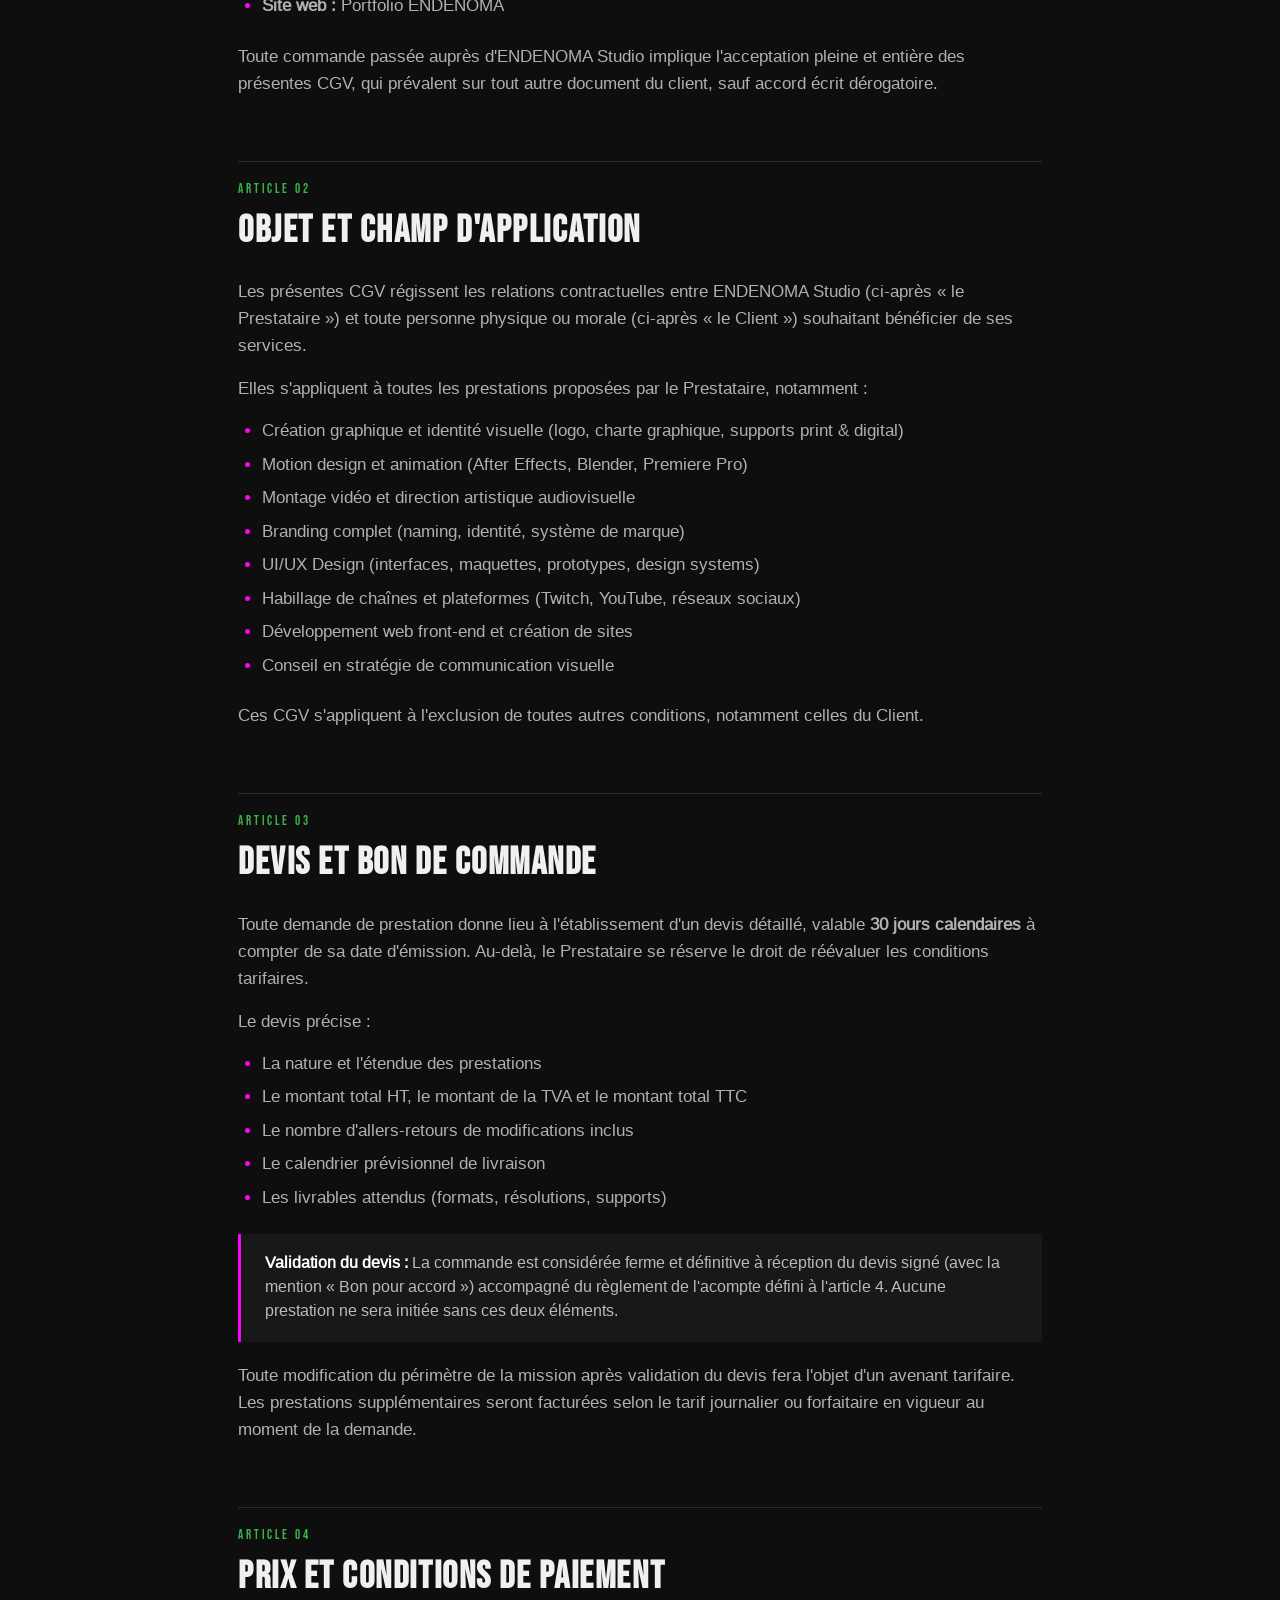
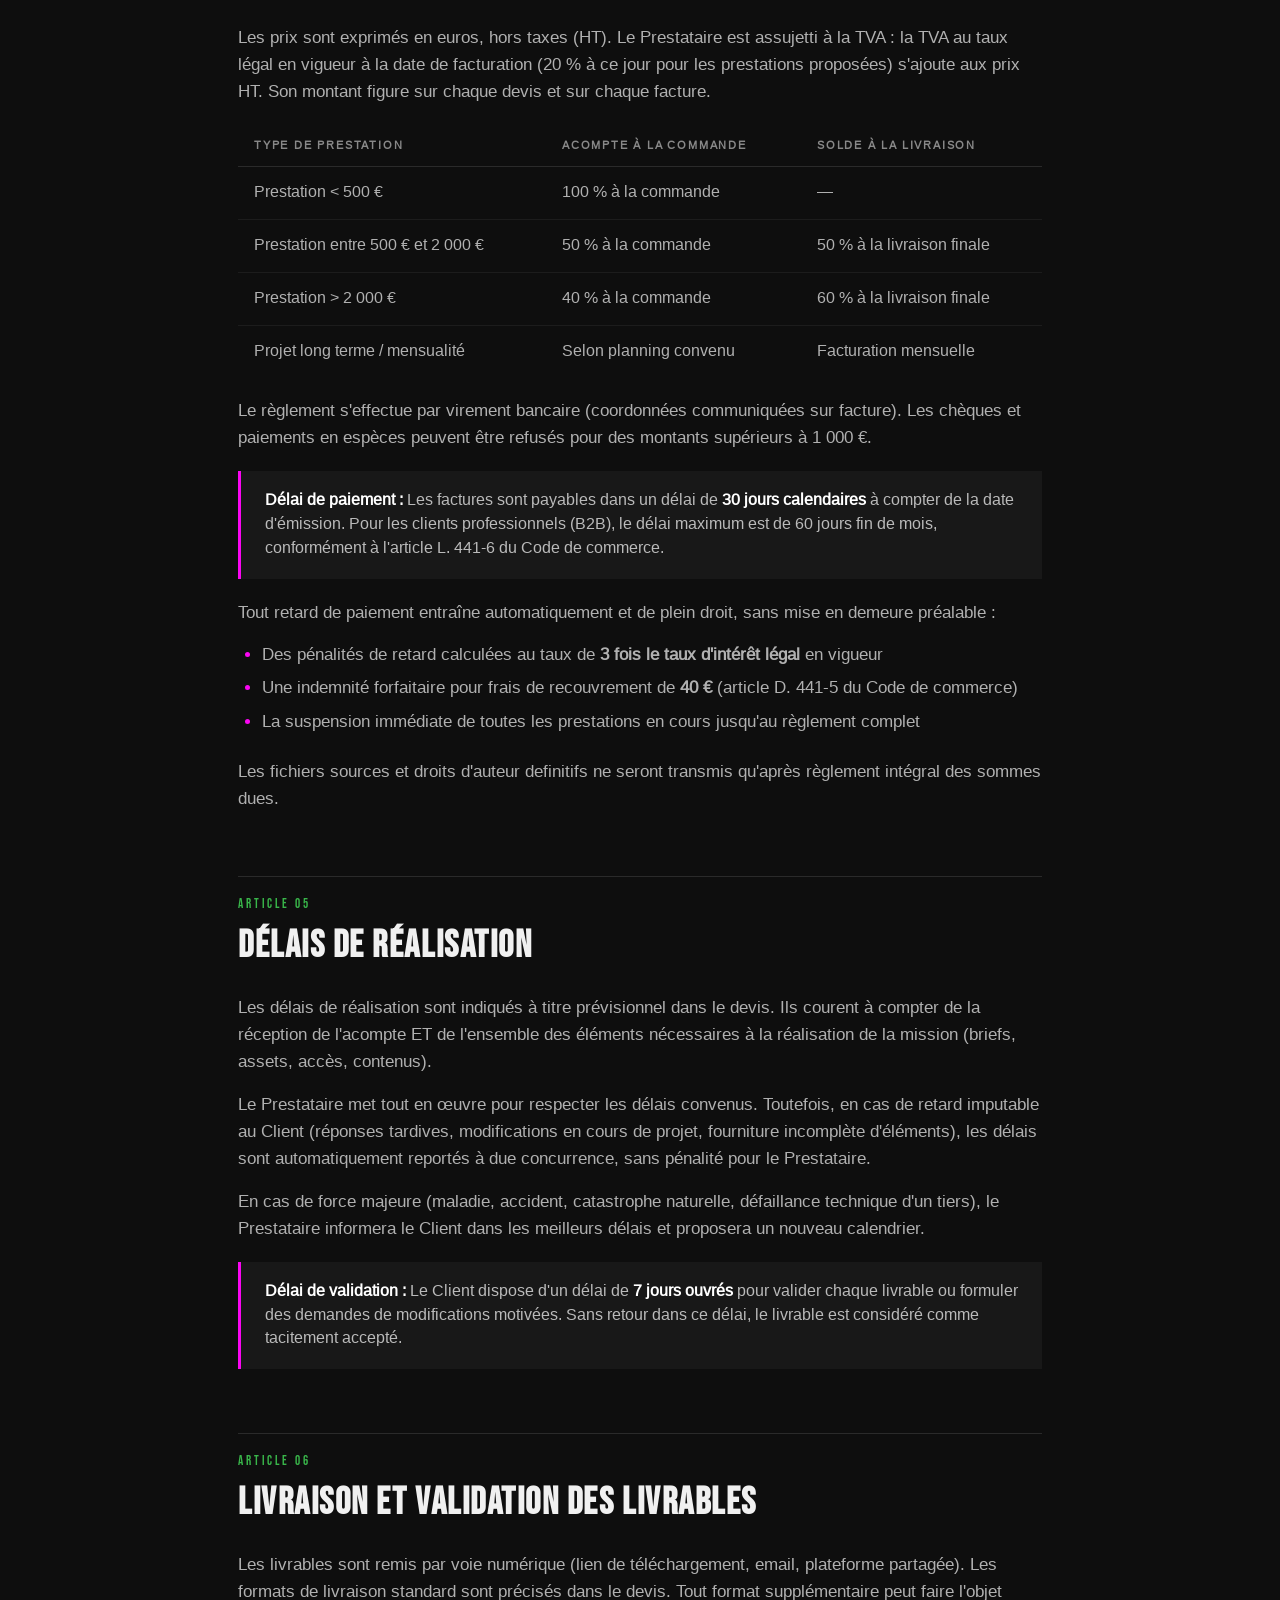
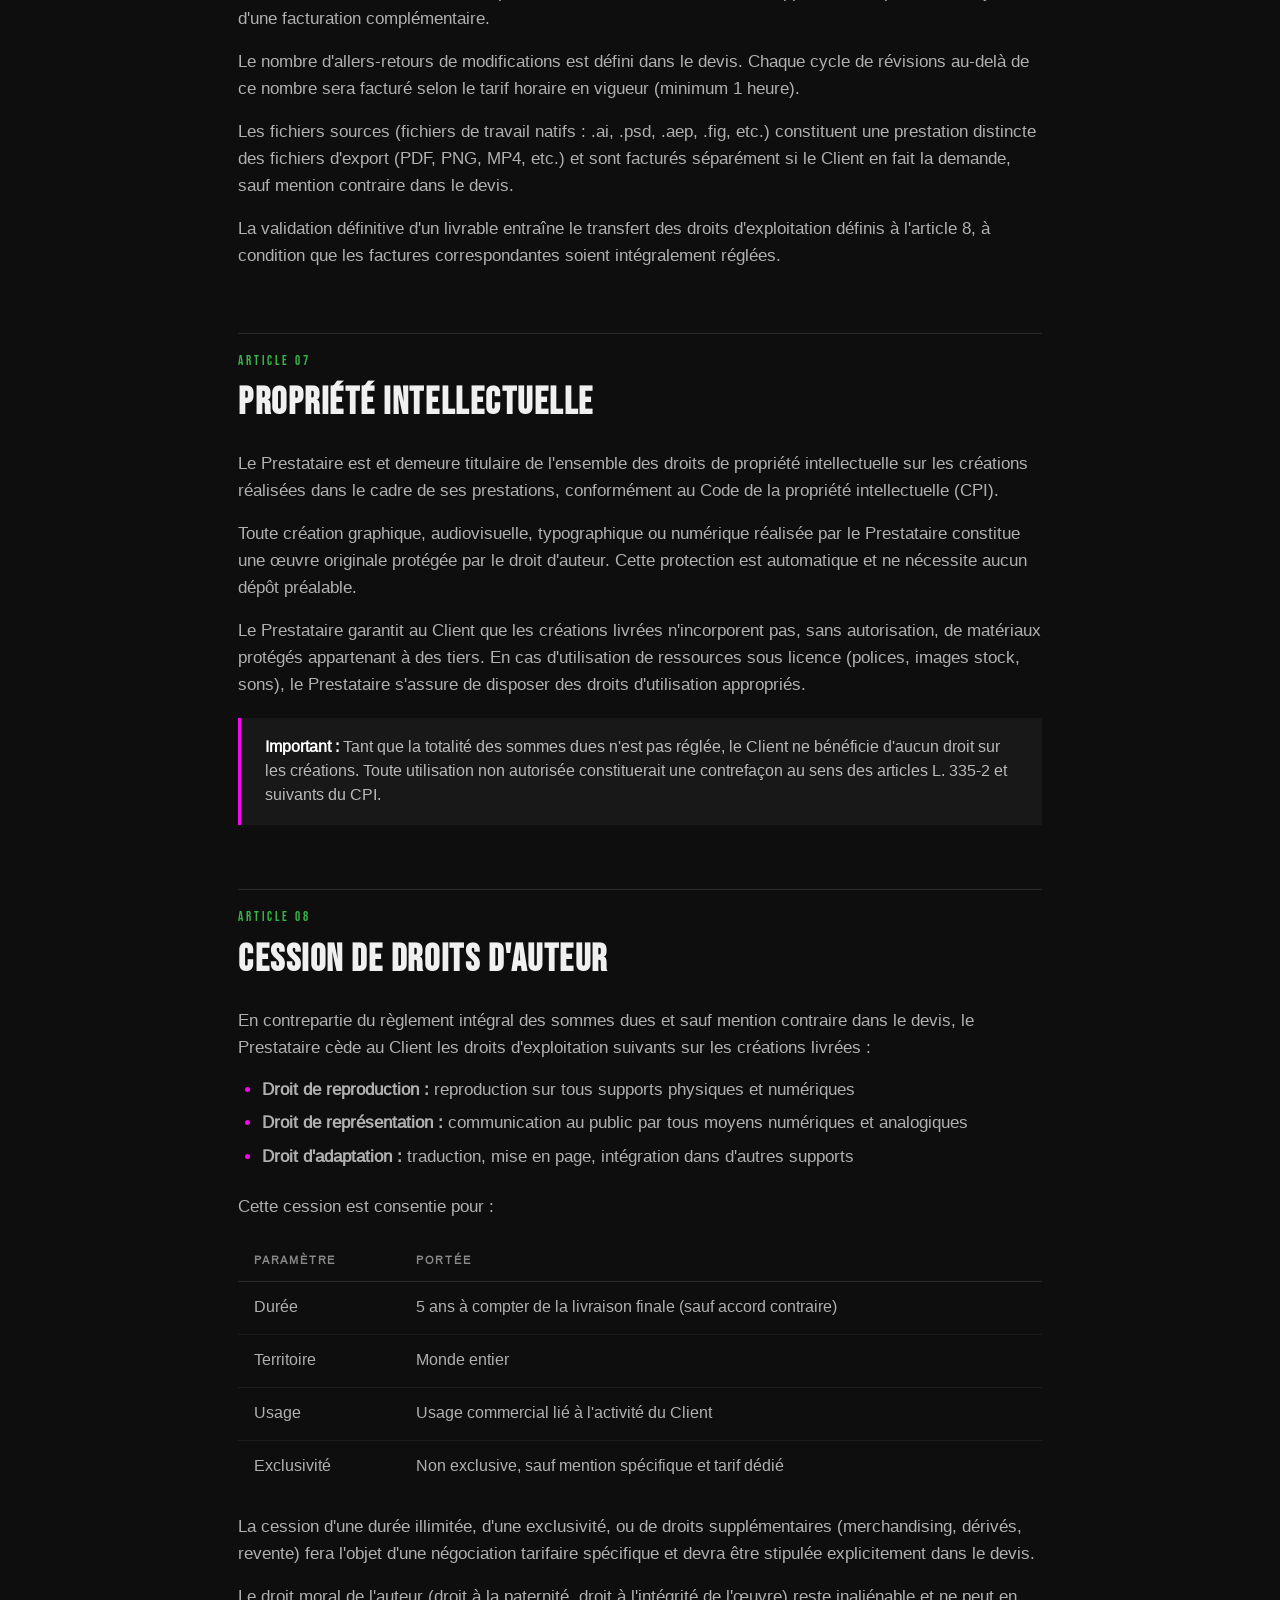
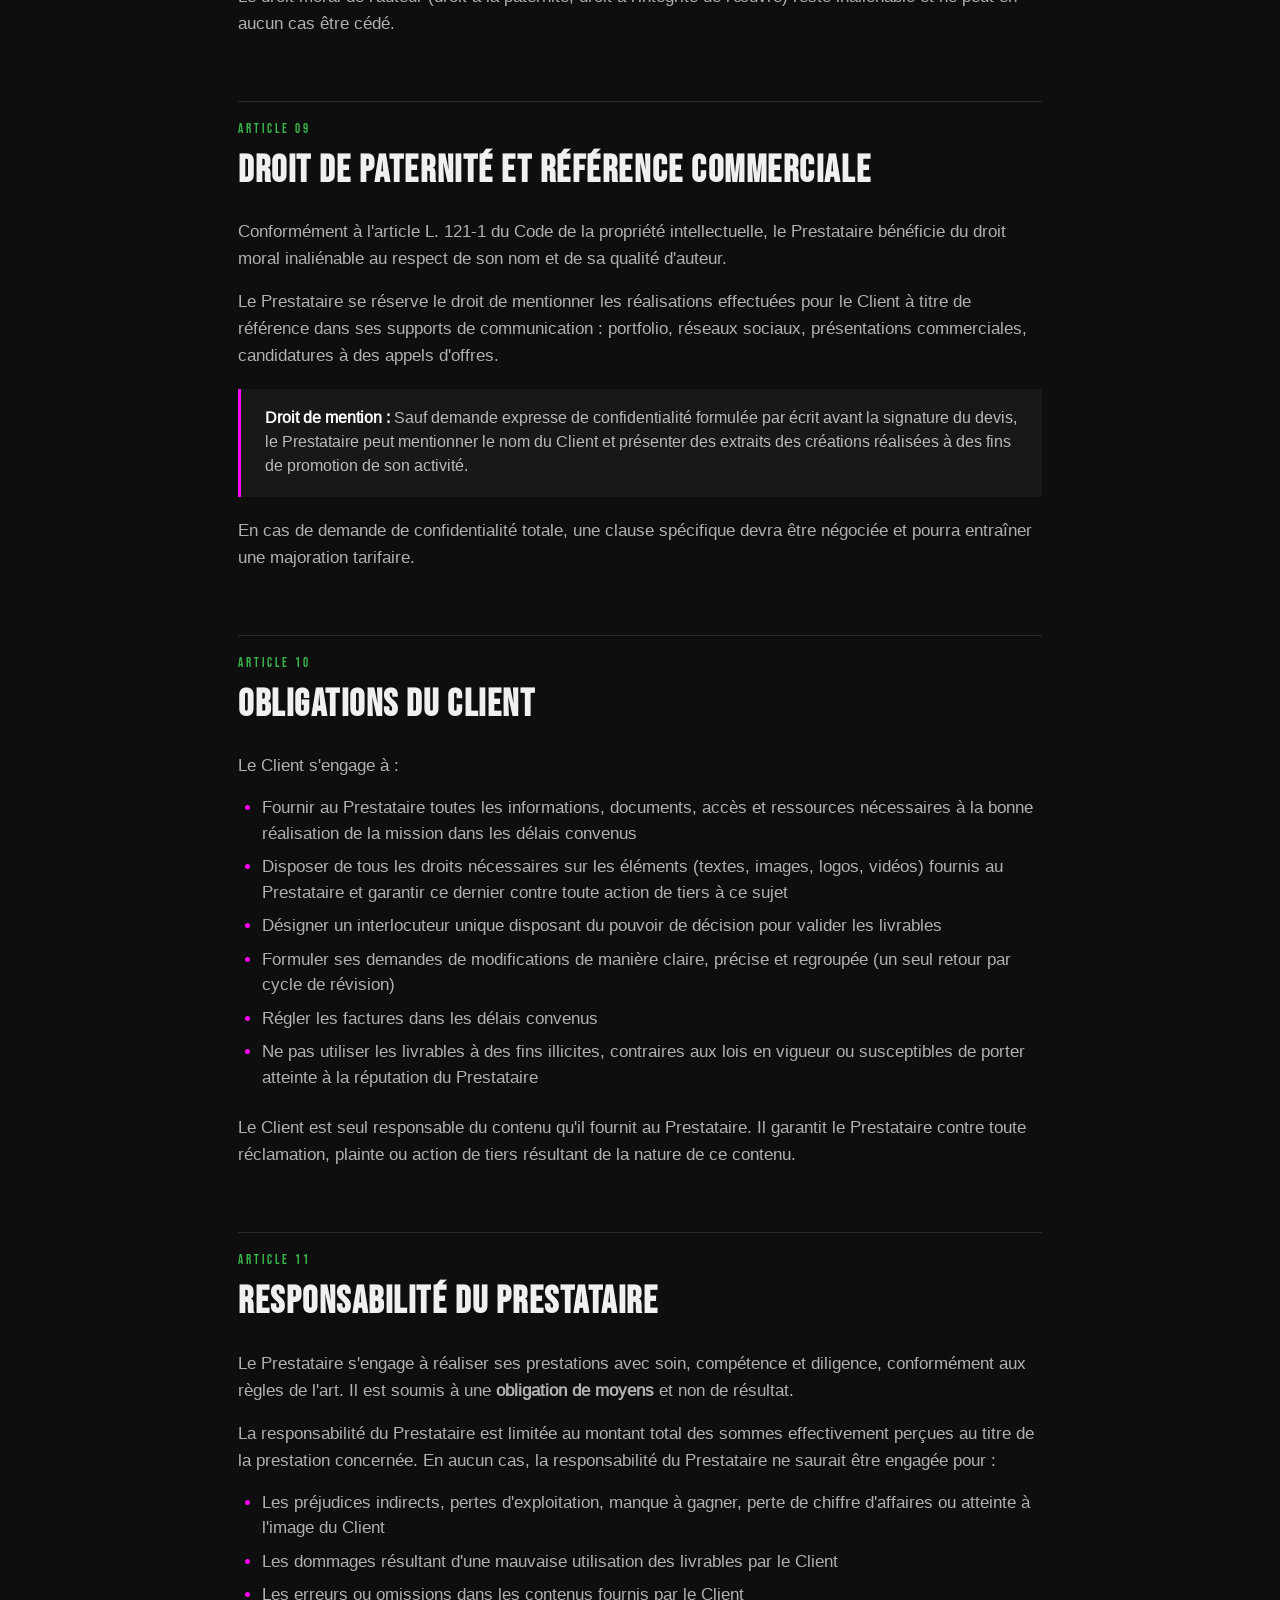
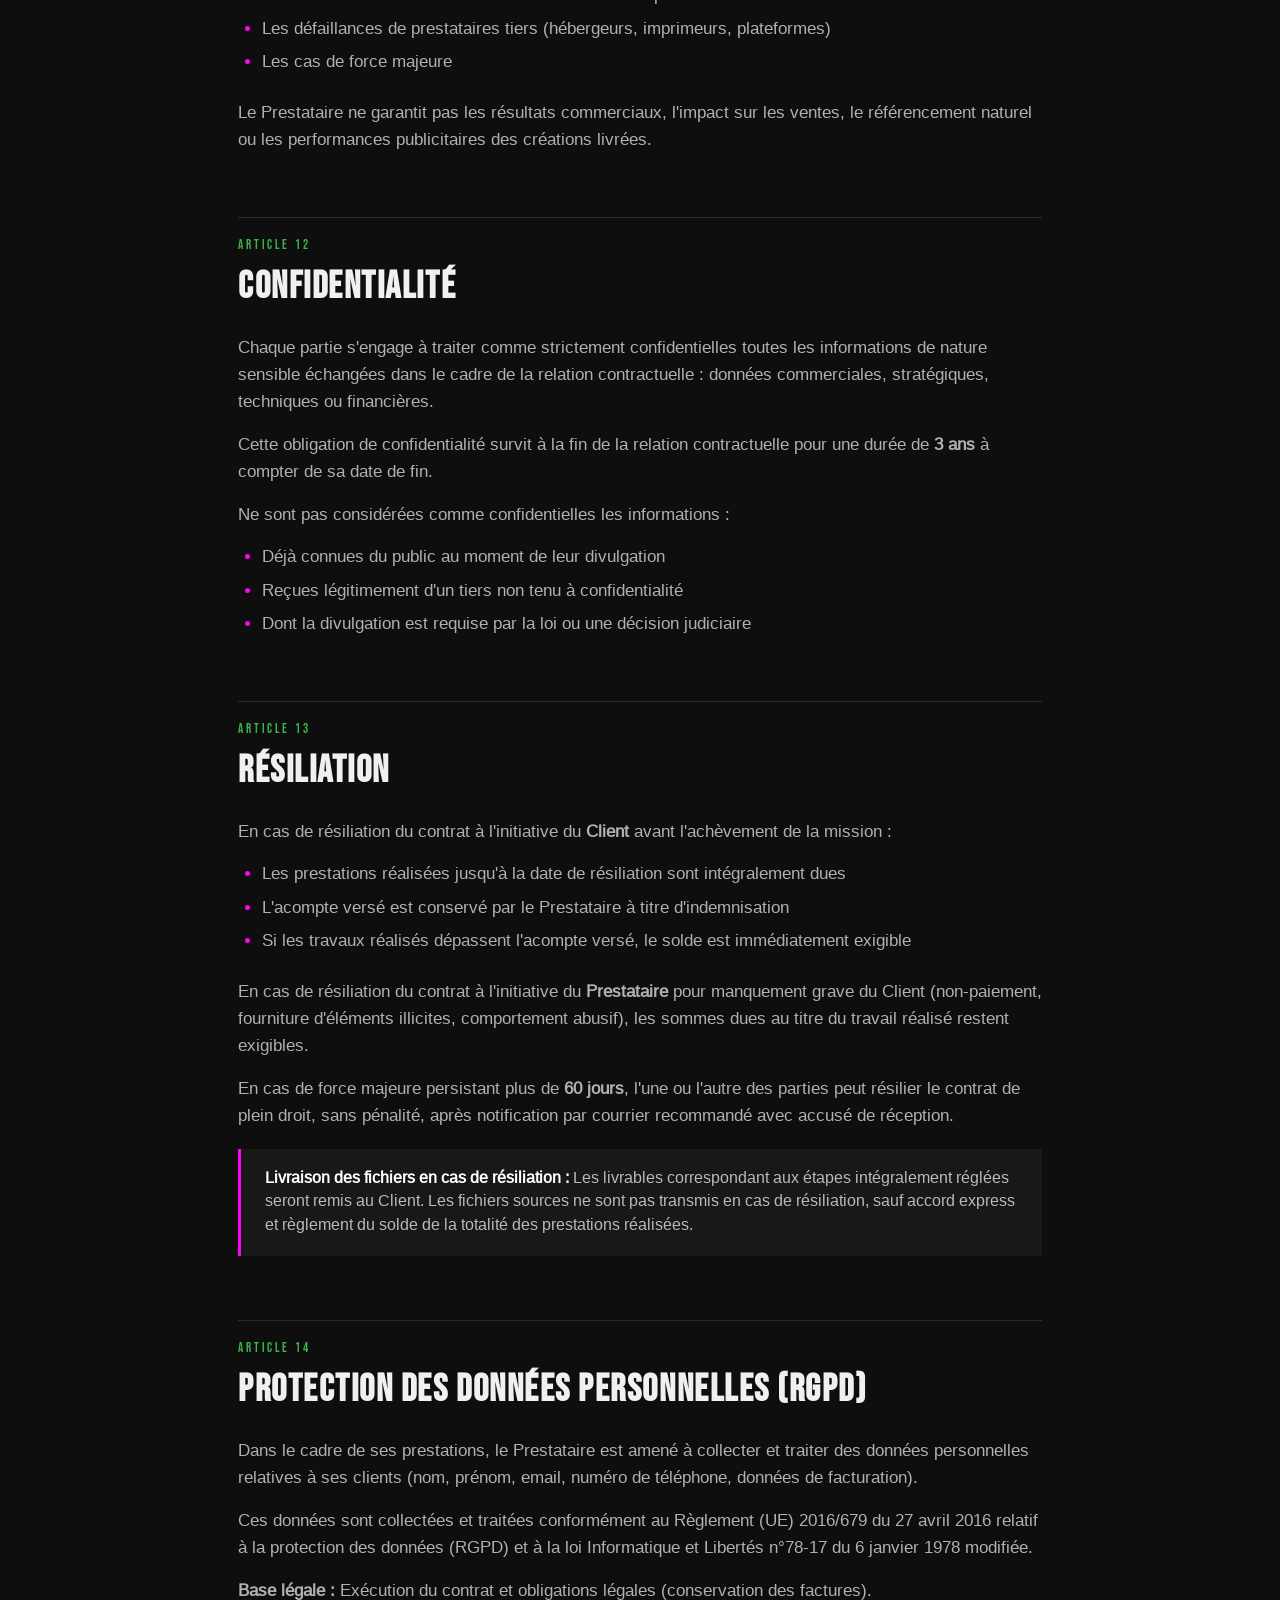
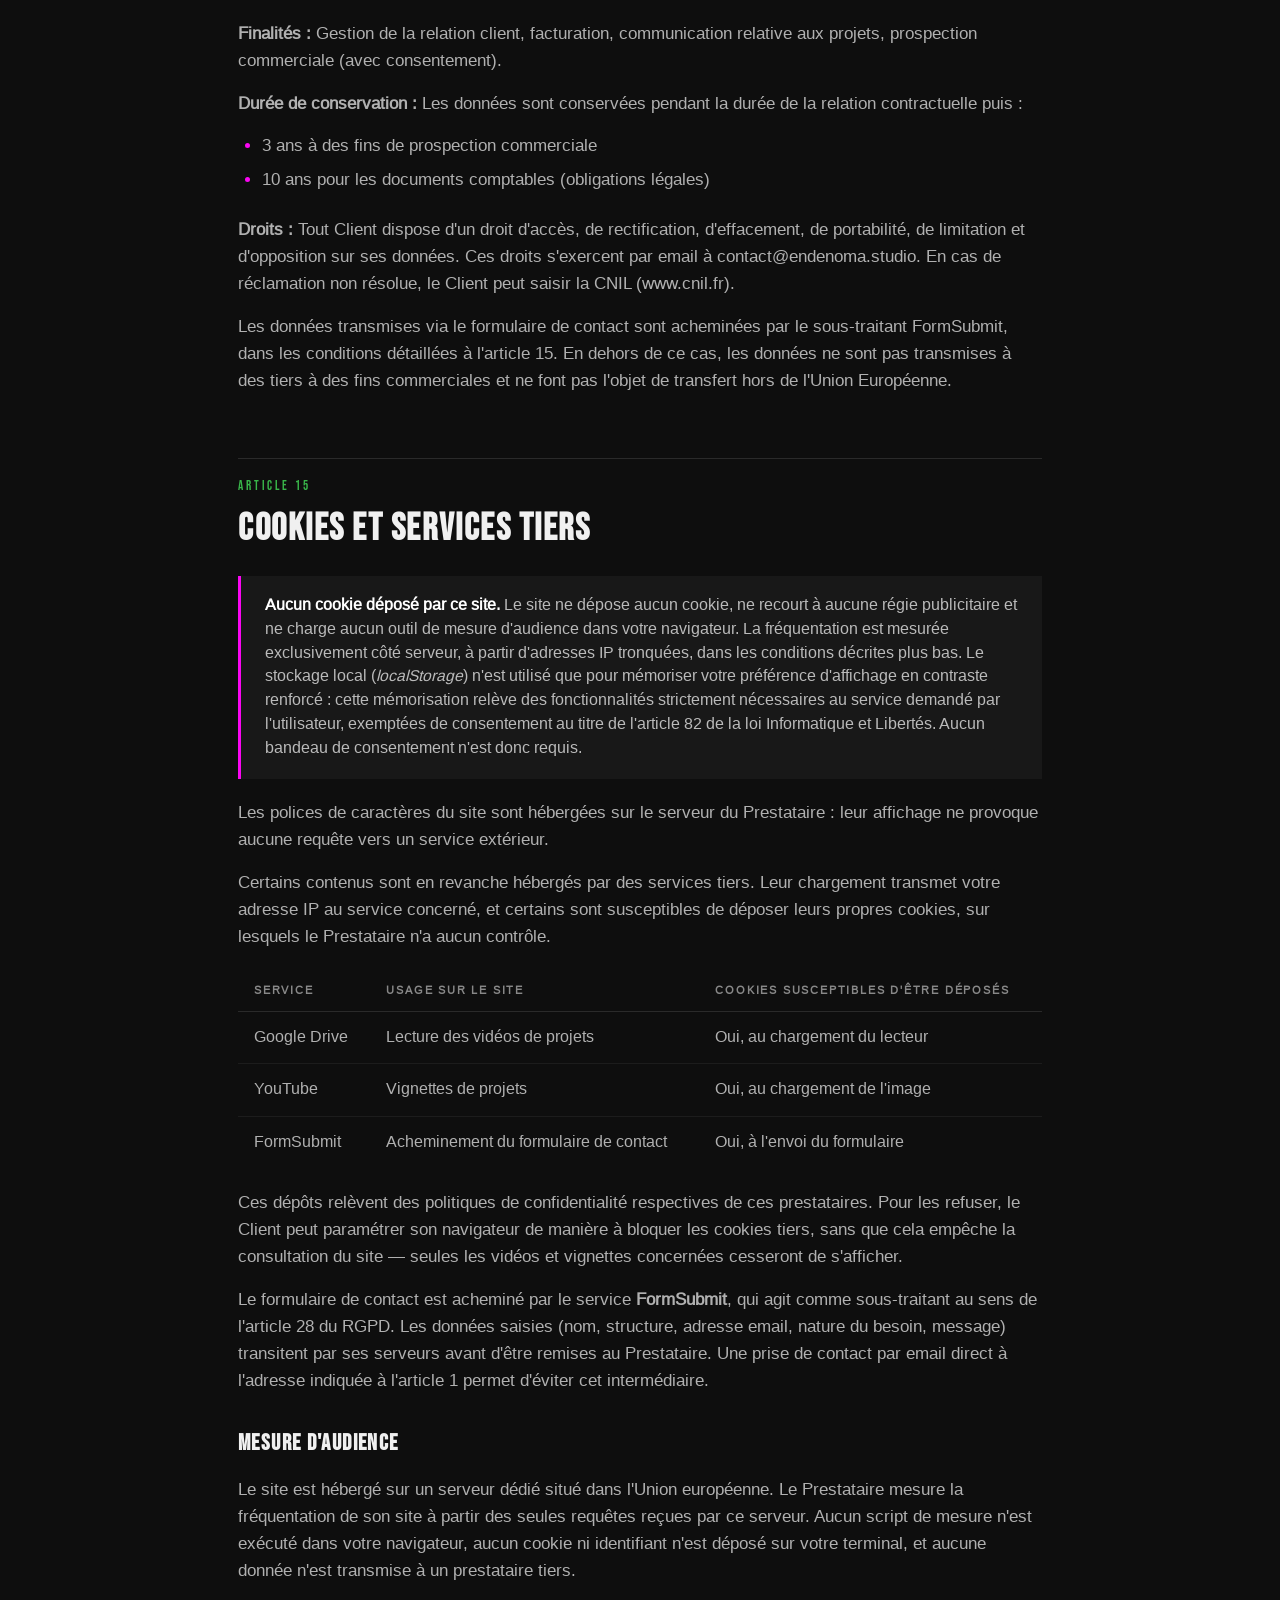
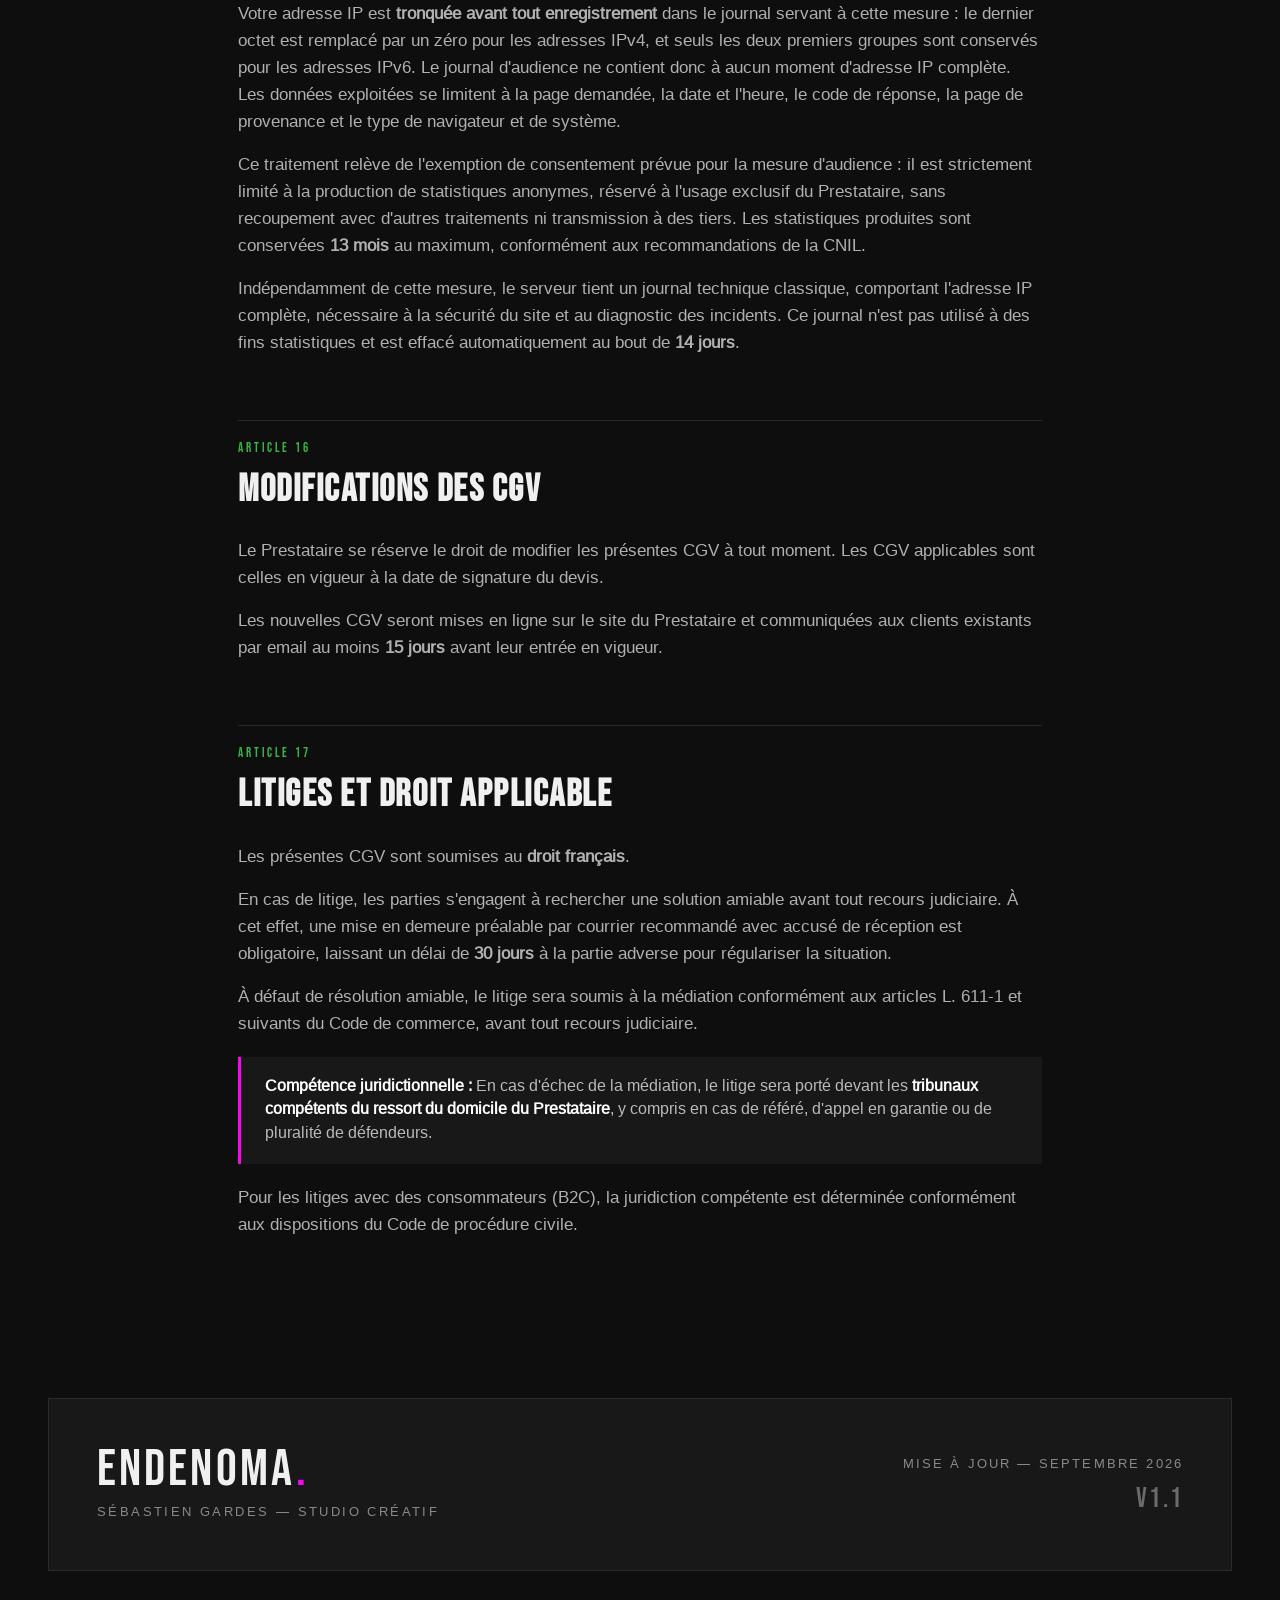
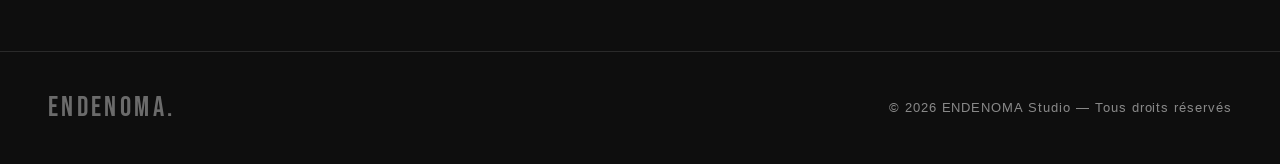
==== commit 99fb7083: "Indique dans les CGV que l'entreprise est assujettie à la TVA Article 1 : ajout du régime de TVA. Ar" ====
--- a/CGU.html
+++ b/CGU.html
@@ -39,6 +39,9 @@
 }
 .nav-logo{font-family:var(--font-display);font-size:48px;letter-spacing:.12em;color:#fff;text-decoration:none;}
 .nav-logo span{color:var(--mg);}
+nav{gap:16px;}
+.nav-logo{white-space:nowrap;flex-shrink:1;min-width:0;}
+.nav-back{white-space:nowrap;flex-shrink:0;}
 .nav-back{
   font-size:12px;font-weight:500;letter-spacing:.18em;text-transform:uppercase;
   color:var(--muted);text-decoration:none;
@@ -172,6 +175,14 @@
   vertical-align:top;
 }
 .cgu-section table tr:last-child td{border-bottom:none;}
+.table-defilante{overflow-x:auto;-webkit-overflow-scrolling:touch;margin:20px 0;}
+.table-defilante table{margin:0;}
+.table-defilante:focus-visible{outline:2px solid var(--mg);outline-offset:3px;}
+@media(max-width:600px){
+  .cgu-section table{font-size:13px;}
+  .cgu-section table th{padding:10px 12px;}
+  .cgu-section table td{padding:11px 12px;}
+}
 
 .cgu-highlight{
   background:var(--card);border-left:3px solid var(--mg);
@@ -210,6 +221,8 @@
 /* ══ RESPONSIVE ══ */
 @media(max-width:768px){
   nav{padding:0 20px;height:68px;}
+  .nav-logo{font-size:30px;}
+  .nav-back{padding:9px 15px;font-size:11px;letter-spacing:.14em;}
   .cgu-hero{padding:calc(68px + 48px) 20px 48px;}
   .cgu-body{padding:48px 20px 72px;}
   .cgu-toc,.cgu-signature{margin-left:20px;margin-right:20px;}
@@ -217,6 +230,20 @@
   .cgu-footer{padding:24px 20px;}
   .cgu-signature{padding:32px 24px;}
 }
+
+/* ── Bandeau sur petit écran ──
+   Le logo et le bouton de retour ne rétrécissaient pas : à 360 px le
+   bouton sortait de la barre, et sur les CGV c'est la page entière qui
+   débordait de 70 px. Les deux éléments ne peuvent pas non plus se
+   toucher, d'où l'écart minimal imposé. */
+@media(max-width:600px){
+  nav{gap:12px;}
+  .nav-logo{font-size:26px;}
+  .nav-back{padding:8px 13px;font-size:10px;letter-spacing:.12em;}
+  /* « au portfolio » disparaît ; aria-label garde l'intitulé complet
+     pour les lecteurs d'écran. */
+  .nav-back-plus{display:none;}
+}
 </style>
 </head>
 <body>
@@ -224,7 +251,7 @@
 <!-- NAV -->
 <nav>
   <a class="nav-logo" href="index.html" onclick="if(history.length>1){history.back();return false;}">ENDENOMA<span>.</span></a>
-  <a class="nav-back" href="index.html" onclick="if(history.length>1){history.back();return false;}">← Retour au portfolio</a>
+  <a class="nav-back" href="index.html" onclick="if(history.length>1){history.back();return false;}" aria-label="Retour au portfolio">← Retour<span class="nav-back-plus"> au portfolio</span></a>
 </nav>
 
 <!-- HERO -->
@@ -243,7 +270,7 @@
     </div>
     <div class="cgu-meta-item">
       <span class="cgu-meta-label">Version</span>
-      <span class="cgu-meta-value">v1.1 — Septembre 2026</span>
+      <span class="cgu-meta-value">v1.2 — Septembre 2026</span>
     </div>
     <div class="cgu-meta-item">
       <span class="cgu-meta-label">Droit applicable</span>
@@ -287,6 +314,7 @@
     <ul>
       <li><strong>Dénomination :</strong> ENDENOMA Studio — Sébastien Gardes</li>
       <li><strong>Statut :</strong> Auto-entrepreneur / Micro-entrepreneur</li>
+      <li><strong>Régime de TVA :</strong> Entreprise assujettie à la TVA</li>
       <li><strong>Activité principale :</strong> Création graphique, motion design, direction artistique, branding, UI/UX design et développement web</li>
       <li><strong>Email de contact :</strong> contact@endenoma.studio</li>
       <li><strong>Site web :</strong> Portfolio ENDENOMA</li>
@@ -321,7 +349,7 @@
     <p>Le devis précise :</p>
     <ul>
       <li>La nature et l'étendue des prestations</li>
-      <li>Le montant total HT et TTC (selon le régime fiscal applicable)</li>
+      <li>Le montant total HT, le montant de la TVA et le montant total TTC</li>
       <li>Le nombre d'allers-retours de modifications inclus</li>
       <li>Le calendrier prévisionnel de livraison</li>
       <li>Les livrables attendus (formats, résolutions, supports)</li>
@@ -336,9 +364,10 @@
   <div class="cgu-section" id="art4">
     <span class="cgu-section-num">Article 04</span>
     <h2 class="cgu-section-title">Prix et conditions de paiement</h2>
-    <p>Les prix sont exprimés en euros, hors taxes (HT). La TVA est applicable selon les règles en vigueur au moment de la facturation. Le Prestataire bénéficiant de la franchise en base de TVA (article 293 B du CGI) peut être exempté de TVA selon son statut ; cette information sera précisée sur chaque facture.</p>
-
-    <table>
+    <p>Les prix sont exprimés en euros, hors taxes (HT). Le Prestataire est assujetti à la TVA : la TVA au taux légal en vigueur à la date de facturation (20 % à ce jour pour les prestations proposées) s'ajoute aux prix HT. Son montant figure sur chaque devis et sur chaque facture.</p>
+
+    <div class="table-defilante" role="region" aria-label="Tableau, défilement horizontal possible" tabindex="0">
+<table>
       <thead>
         <tr>
           <th>Type de prestation</th>
@@ -369,6 +398,7 @@
         </tr>
       </tbody>
     </table>
+      </div>
 
     <p>Le règlement s'effectue par virement bancaire (coordonnées communiquées sur facture). Les chèques et paiements en espèces peuvent être refusés pour des montants supérieurs à 1 000 €.</p>
 
@@ -430,7 +460,8 @@
       <li><strong>Droit d'adaptation :</strong> traduction, mise en page, intégration dans d'autres supports</li>
     </ul>
     <p>Cette cession est consentie pour :</p>
-    <table>
+    <div class="table-defilante" role="region" aria-label="Tableau, défilement horizontal possible" tabindex="0">
+<table>
       <thead>
         <tr><th>Paramètre</th><th>Portée</th></tr>
       </thead>
@@ -441,6 +472,7 @@
         <tr><td>Exclusivité</td><td>Non exclusive, sauf mention spécifique et tarif dédié</td></tr>
       </tbody>
     </table>
+      </div>
     <p>La cession d'une durée illimitée, d'une exclusivité, ou de droits supplémentaires (merchandising, dérivés, revente) fera l'objet d'une négociation tarifaire spécifique et devra être stipulée explicitement dans le devis.</p>
     <p>Le droit moral de l'auteur (droit à la paternité, droit à l'intégrité de l'œuvre) reste inaliénable et ne peut en aucun cas être cédé.</p>
   </div>
@@ -559,7 +591,8 @@
     votre adresse IP au service concerné, et certains sont susceptibles de déposer leurs propres
     cookies, sur lesquels le Prestataire n'a aucun contrôle.</p>
 
-    <table>
+    <div class="table-defilante" role="region" aria-label="Tableau, défilement horizontal possible" tabindex="0">
+<table>
       <thead>
         <tr><th>Service</th><th>Usage sur le site</th><th>Cookies susceptibles d'être déposés</th></tr>
       </thead>
@@ -569,6 +602,7 @@
         <tr><td>FormSubmit</td><td>Acheminement du formulaire de contact</td><td>Oui, à l'envoi du formulaire</td></tr>
       </tbody>
     </table>
+      </div>
 
     <p>Ces dépôts relèvent des politiques de confidentialité respectives de ces prestataires. Pour les
     refuser, le Client peut paramétrer son navigateur de manière à bloquer les cookies tiers, sans que
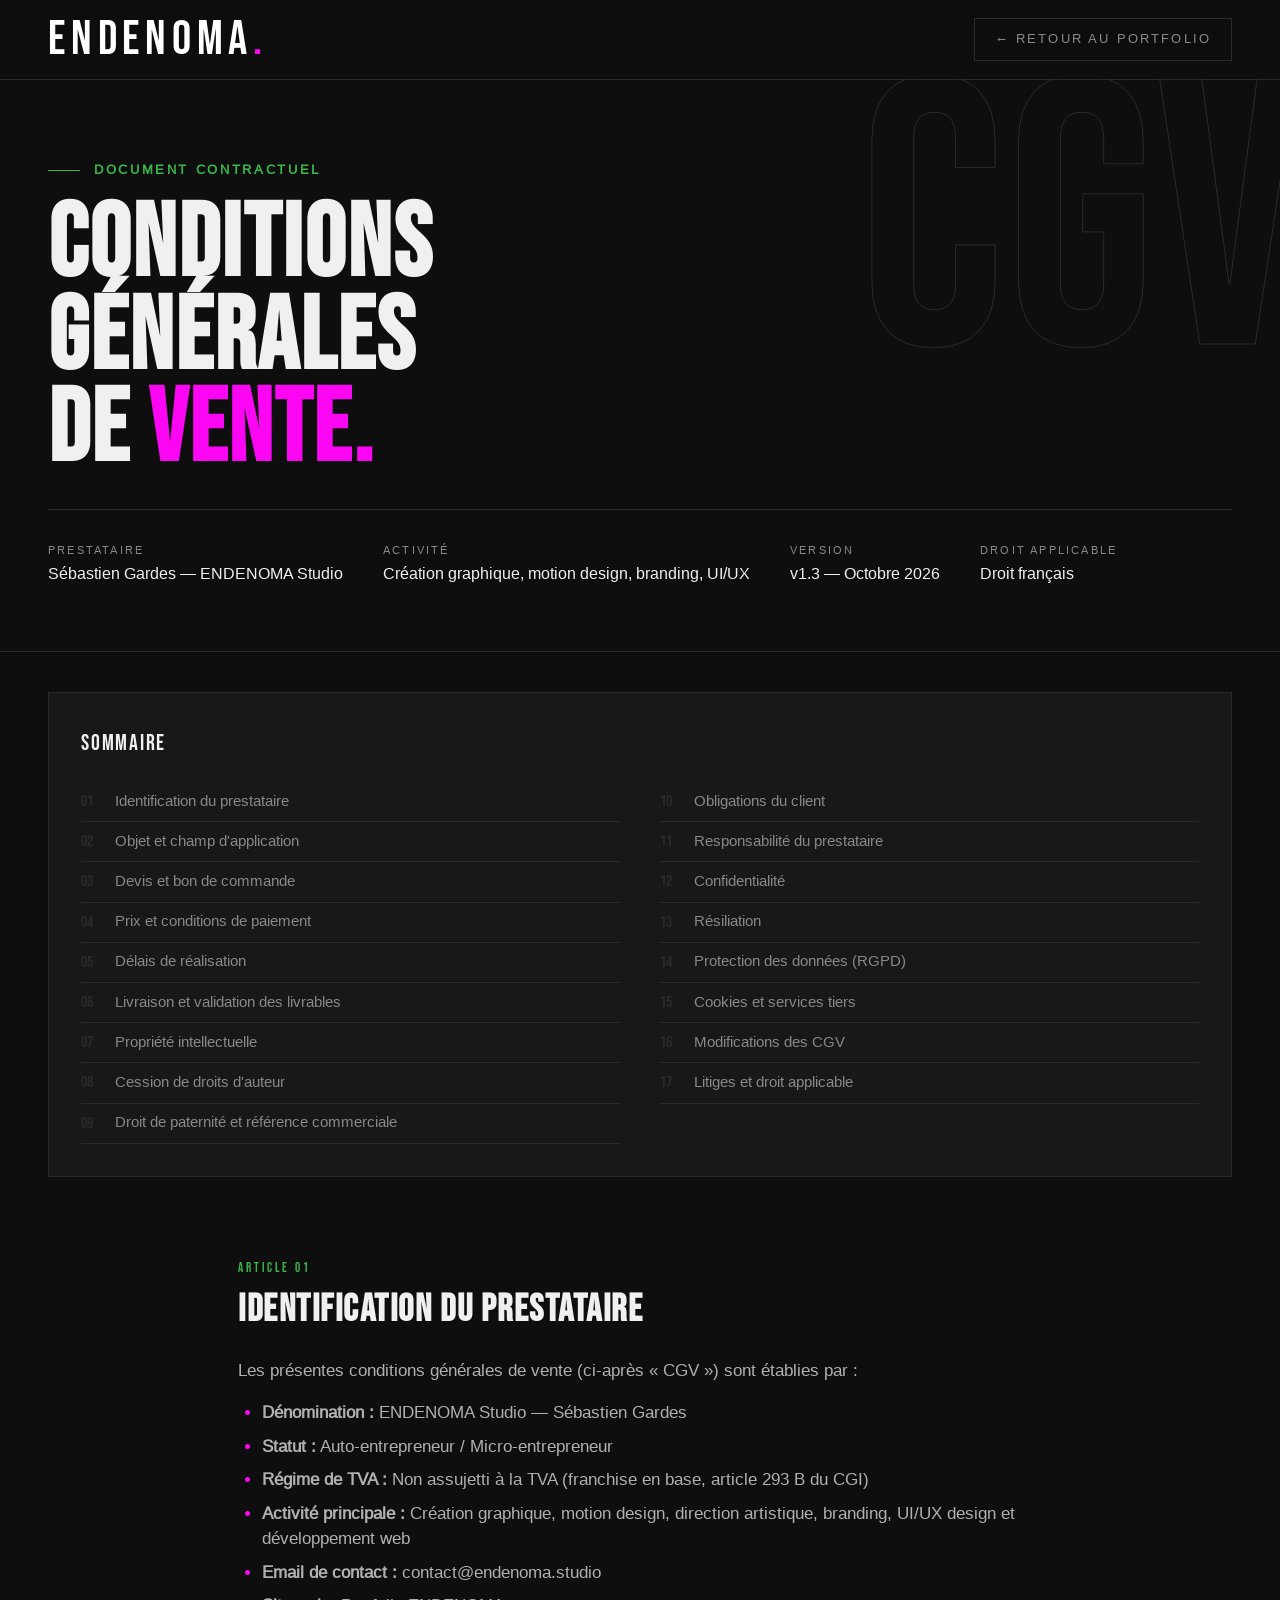
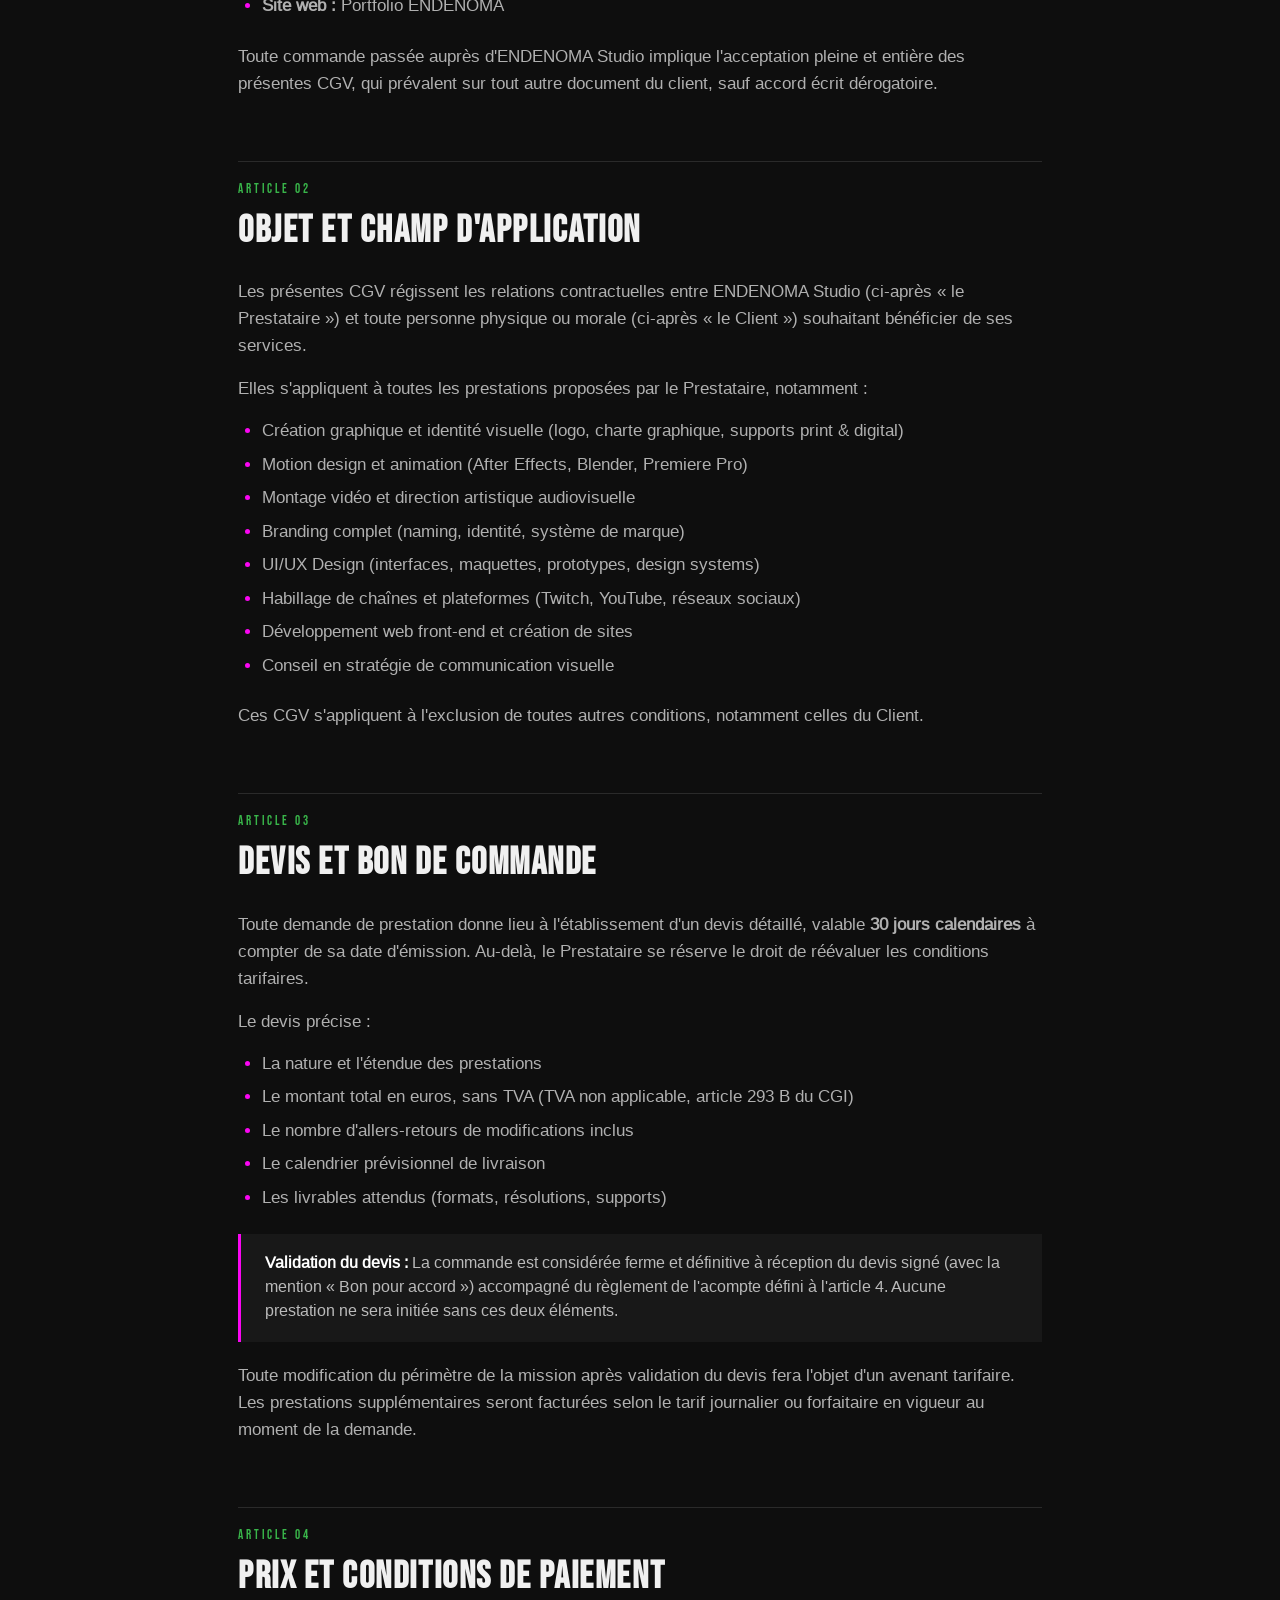
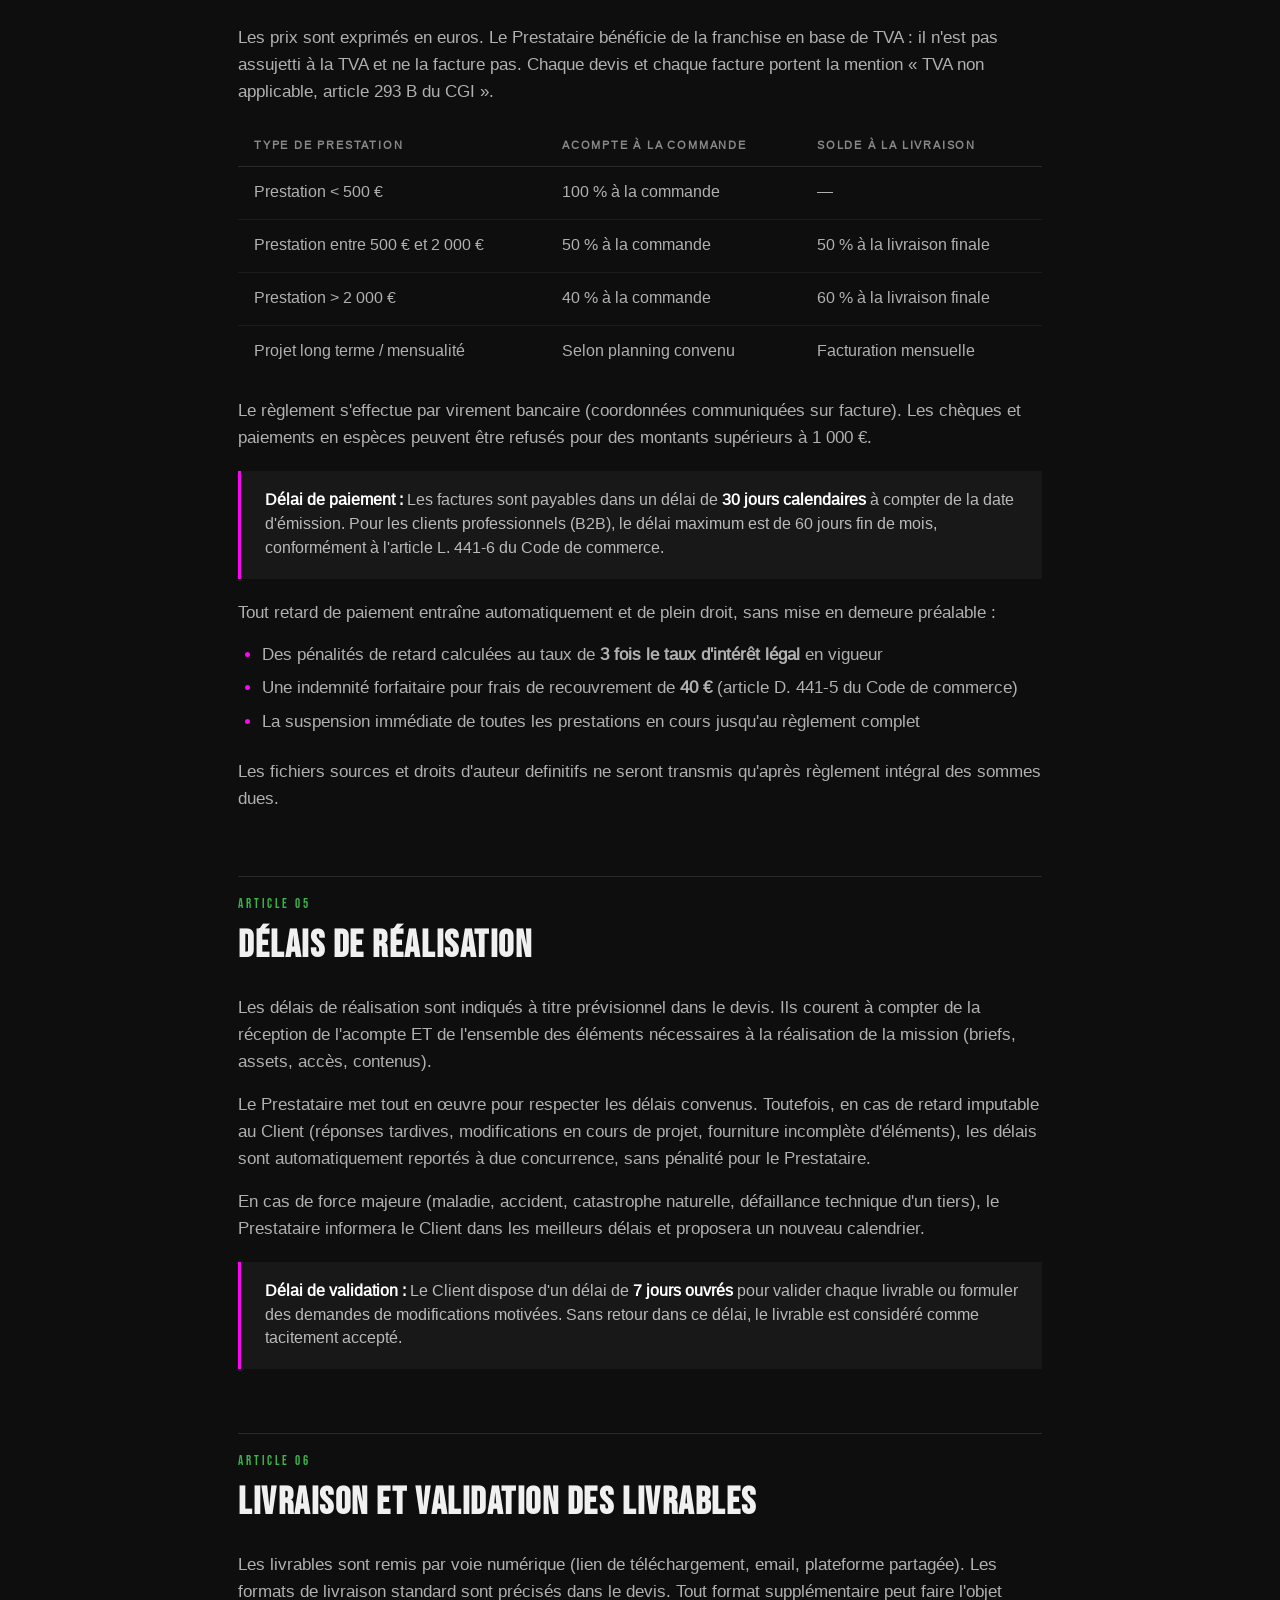
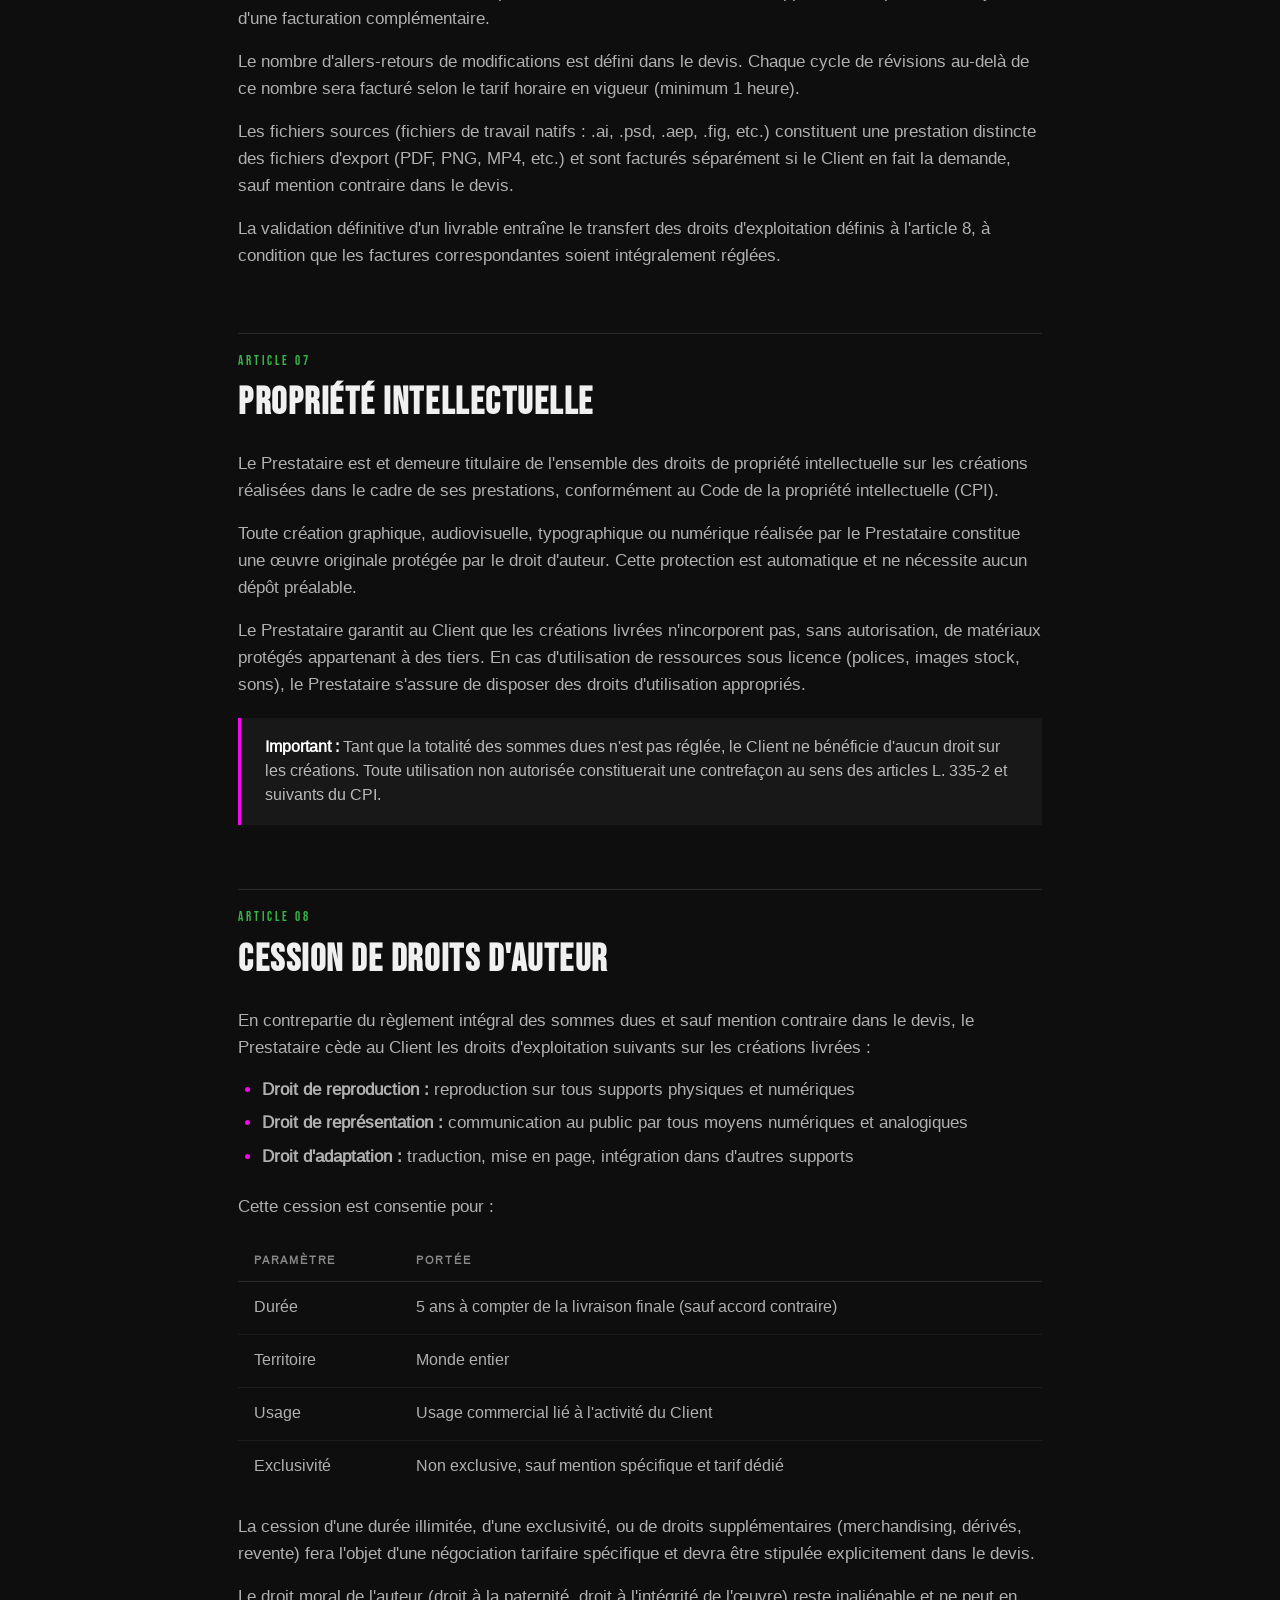
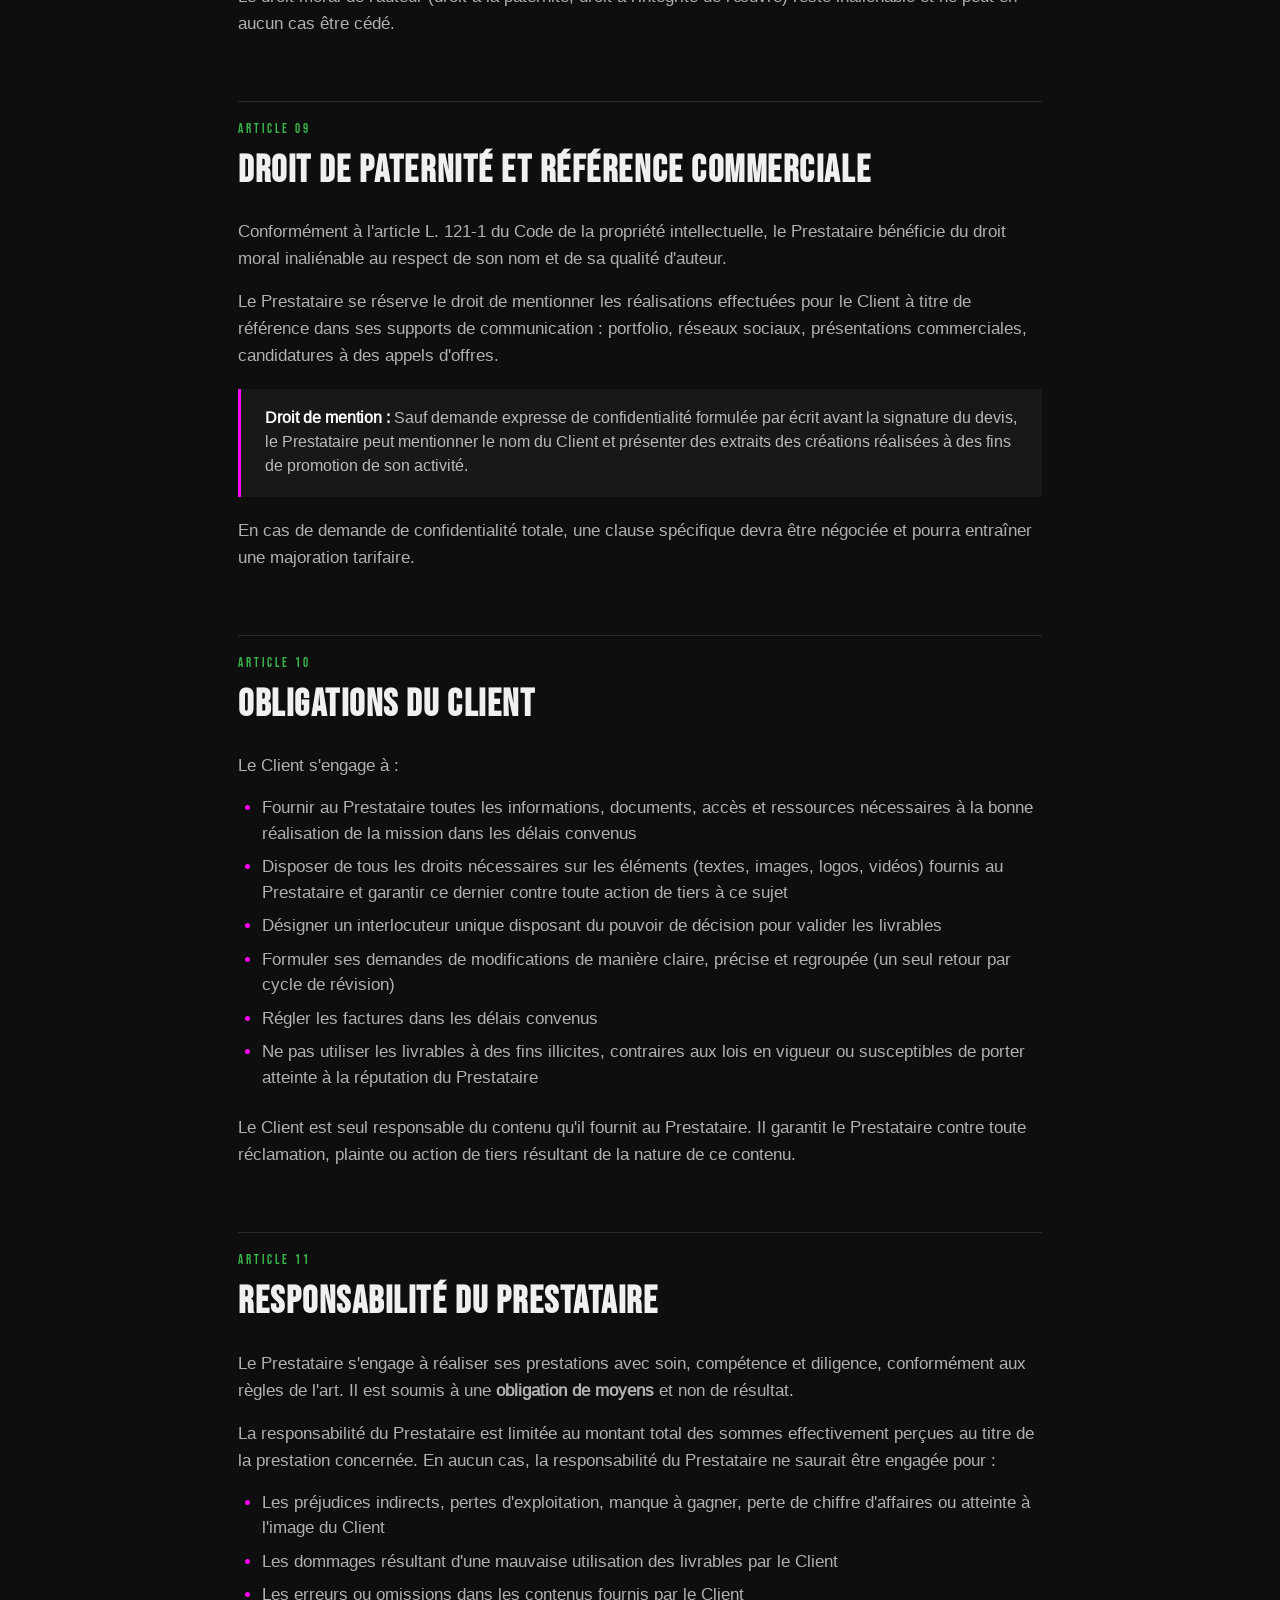
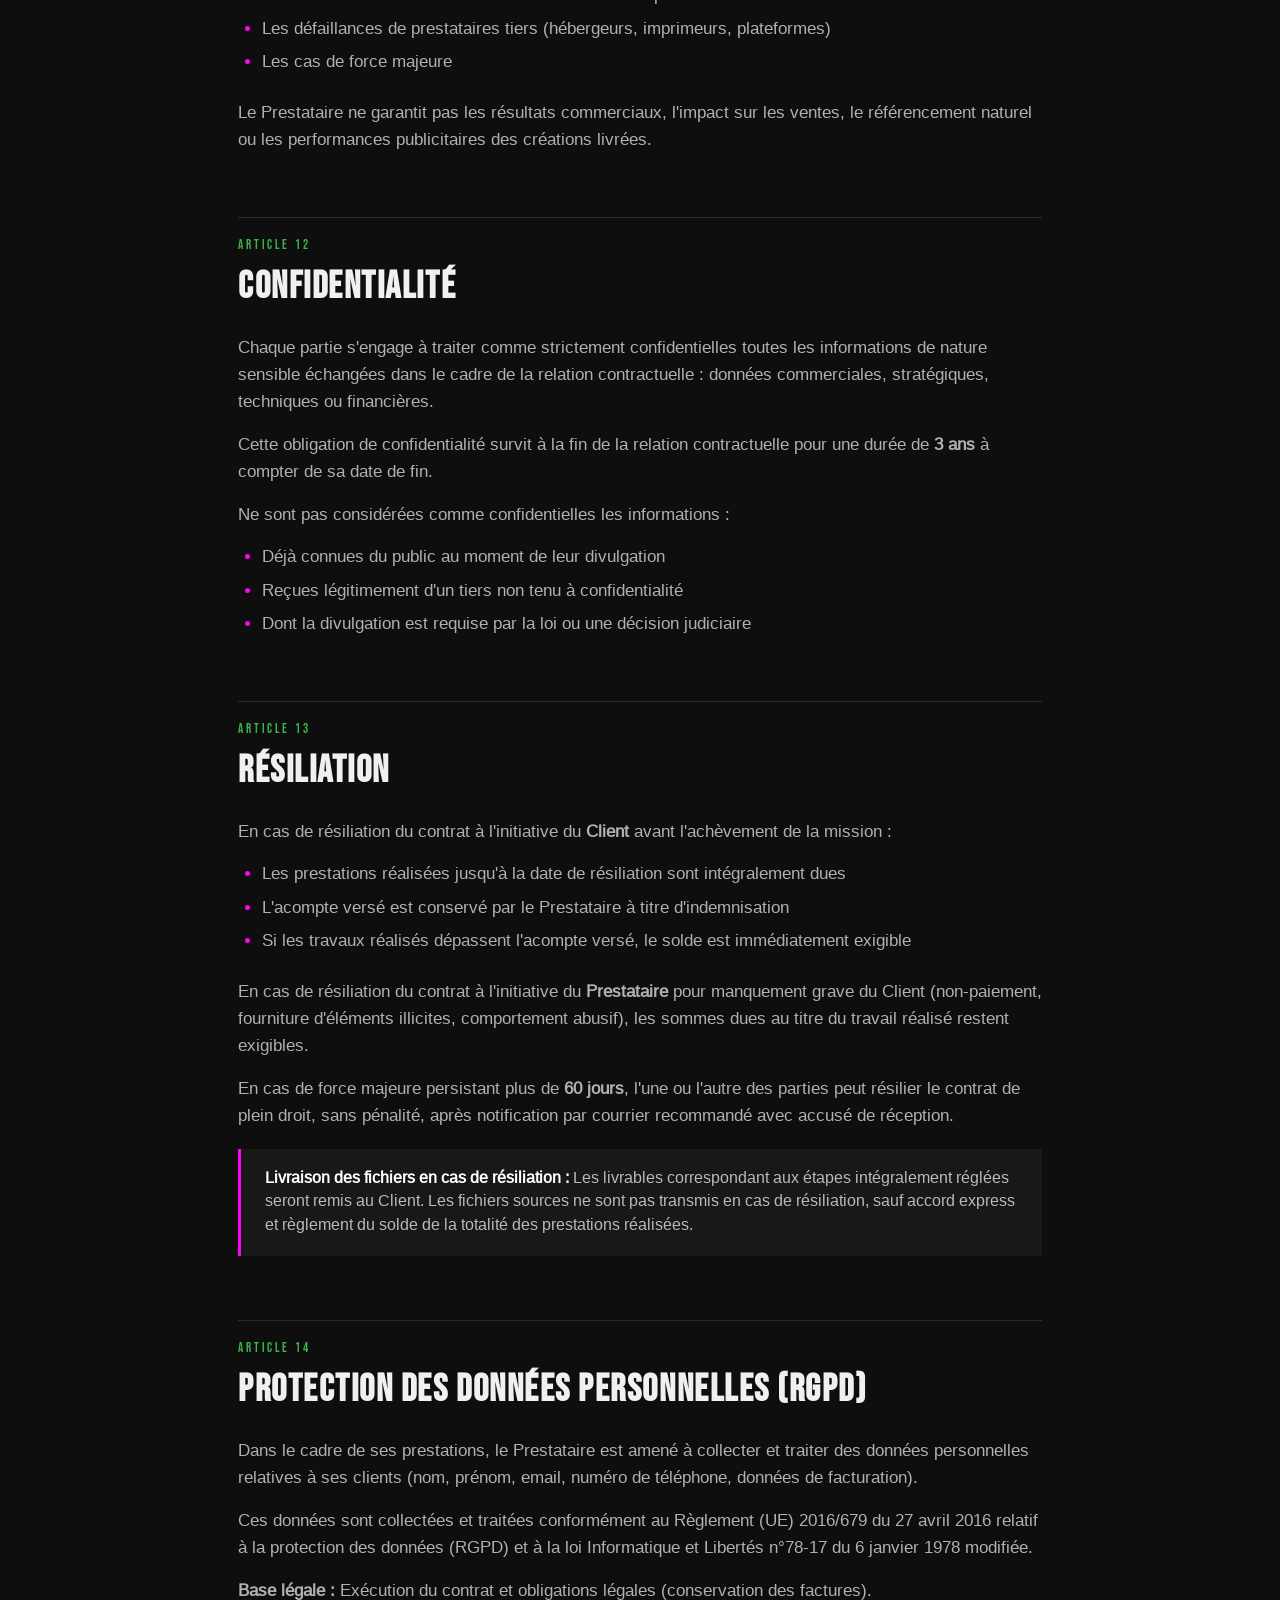
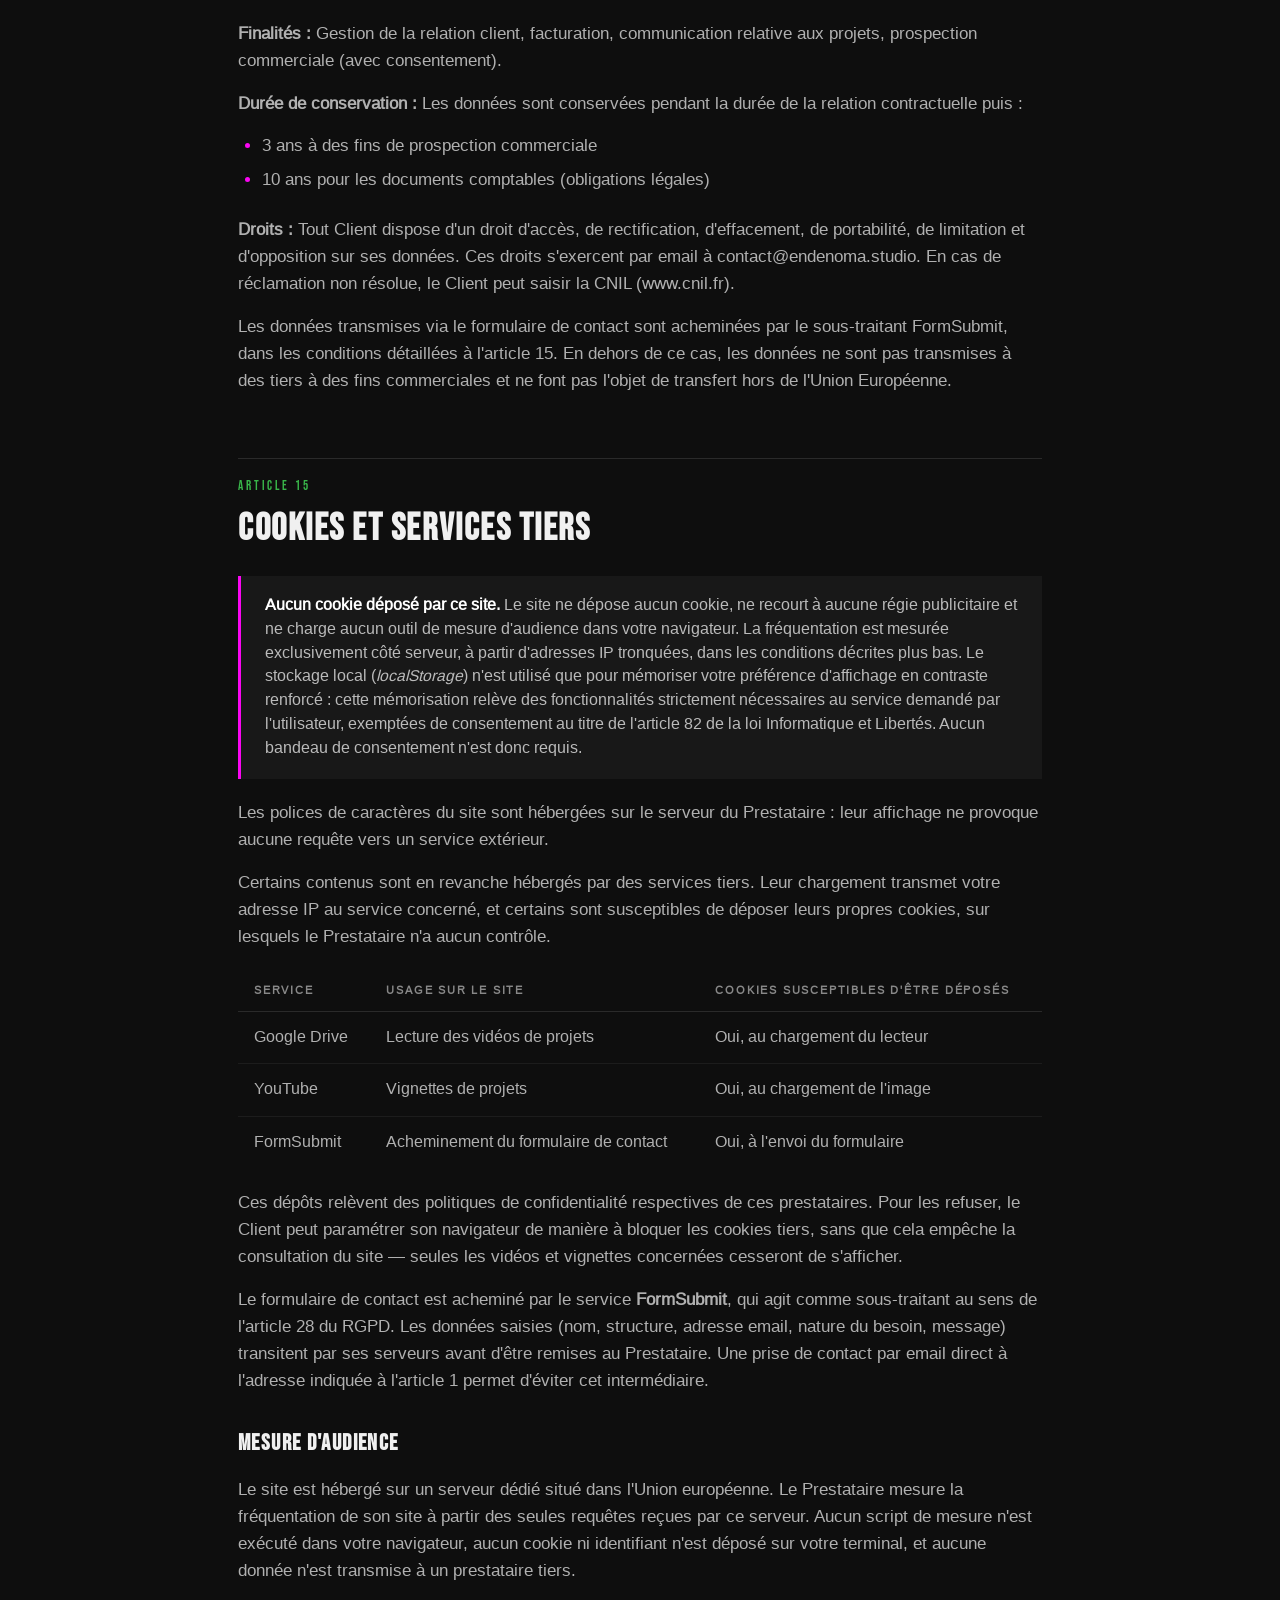
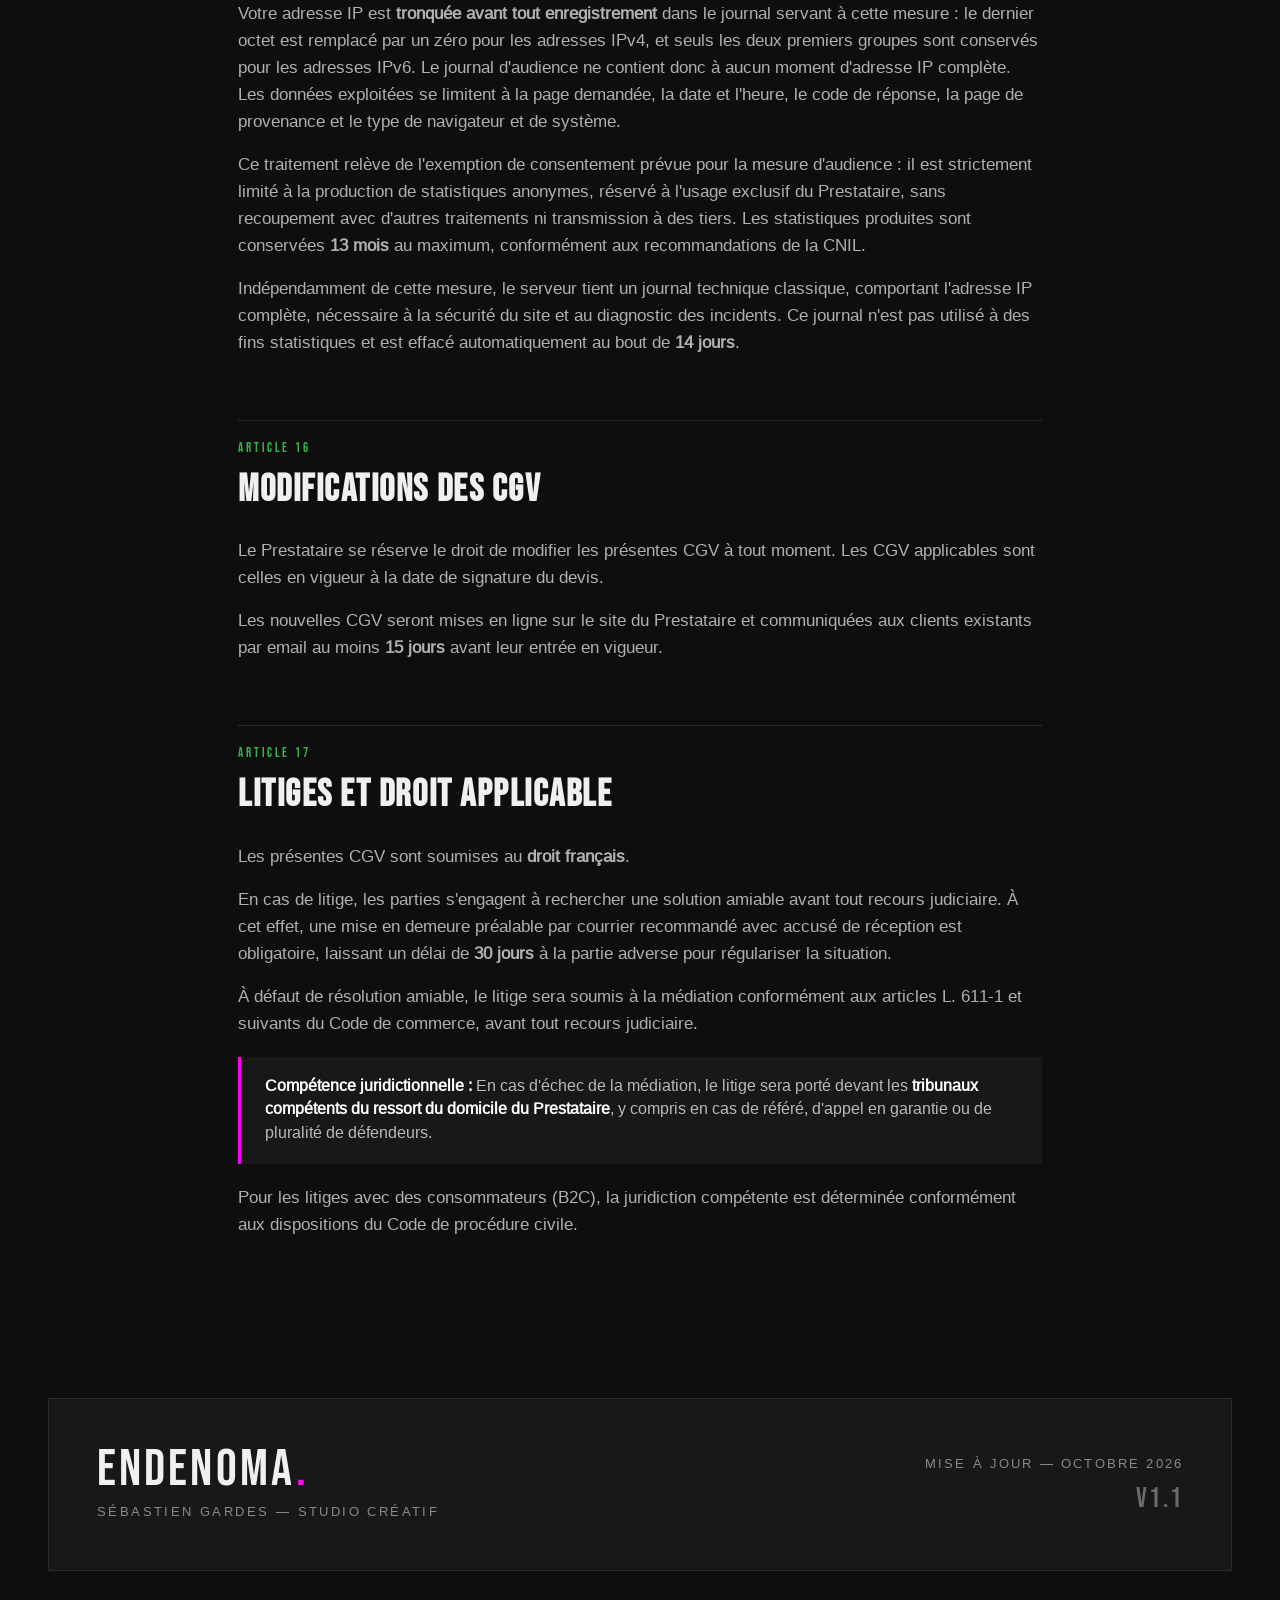
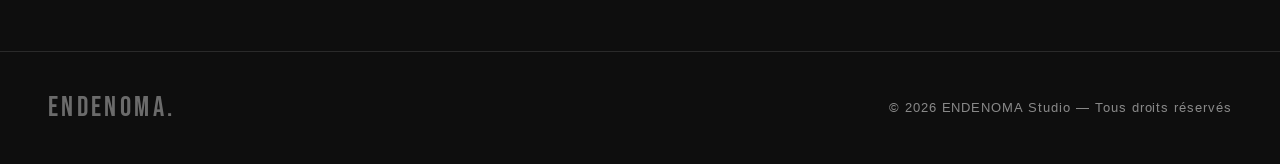
==== commit 1e8ef420: "Repasse les CGV en franchise de TVA, ajoute « 1 projet en cours » CGV (v1.3) : retour à la franchise" ====
--- a/CGU.html
+++ b/CGU.html
@@ -270,7 +270,7 @@
     </div>
     <div class="cgu-meta-item">
       <span class="cgu-meta-label">Version</span>
-      <span class="cgu-meta-value">v1.2 — Septembre 2026</span>
+      <span class="cgu-meta-value">v1.3 — Octobre 2026</span>
     </div>
     <div class="cgu-meta-item">
       <span class="cgu-meta-label">Droit applicable</span>
@@ -314,7 +314,7 @@
     <ul>
       <li><strong>Dénomination :</strong> ENDENOMA Studio — Sébastien Gardes</li>
       <li><strong>Statut :</strong> Auto-entrepreneur / Micro-entrepreneur</li>
-      <li><strong>Régime de TVA :</strong> Entreprise assujettie à la TVA</li>
+      <li><strong>Régime de TVA :</strong> Non assujetti à la TVA (franchise en base, article 293 B du CGI)</li>
       <li><strong>Activité principale :</strong> Création graphique, motion design, direction artistique, branding, UI/UX design et développement web</li>
       <li><strong>Email de contact :</strong> contact@endenoma.studio</li>
       <li><strong>Site web :</strong> Portfolio ENDENOMA</li>
@@ -349,7 +349,7 @@
     <p>Le devis précise :</p>
     <ul>
       <li>La nature et l'étendue des prestations</li>
-      <li>Le montant total HT, le montant de la TVA et le montant total TTC</li>
+      <li>Le montant total en euros, sans TVA (TVA non applicable, article 293 B du CGI)</li>
       <li>Le nombre d'allers-retours de modifications inclus</li>
       <li>Le calendrier prévisionnel de livraison</li>
       <li>Les livrables attendus (formats, résolutions, supports)</li>
@@ -364,7 +364,7 @@
   <div class="cgu-section" id="art4">
     <span class="cgu-section-num">Article 04</span>
     <h2 class="cgu-section-title">Prix et conditions de paiement</h2>
-    <p>Les prix sont exprimés en euros, hors taxes (HT). Le Prestataire est assujetti à la TVA : la TVA au taux légal en vigueur à la date de facturation (20 % à ce jour pour les prestations proposées) s'ajoute aux prix HT. Son montant figure sur chaque devis et sur chaque facture.</p>
+    <p>Les prix sont exprimés en euros. Le Prestataire bénéficie de la franchise en base de TVA : il n'est pas assujetti à la TVA et ne la facture pas. Chaque devis et chaque facture portent la mention « TVA non applicable, article 293 B du CGI ».</p>
 
     <div class="table-defilante" role="region" aria-label="Tableau, défilement horizontal possible" tabindex="0">
 <table>
@@ -671,7 +671,7 @@
     <div class="cgu-sig-sub">Sébastien Gardes — Studio Créatif</div>
   </div>
   <div class="cgu-sig-right">
-    <div class="cgu-sig-date">Mise à jour — Septembre 2026</div>
+    <div class="cgu-sig-date">Mise à jour — Octobre 2026</div>
     <div class="cgu-sig-version">v1.1</div>
   </div>
 </div>
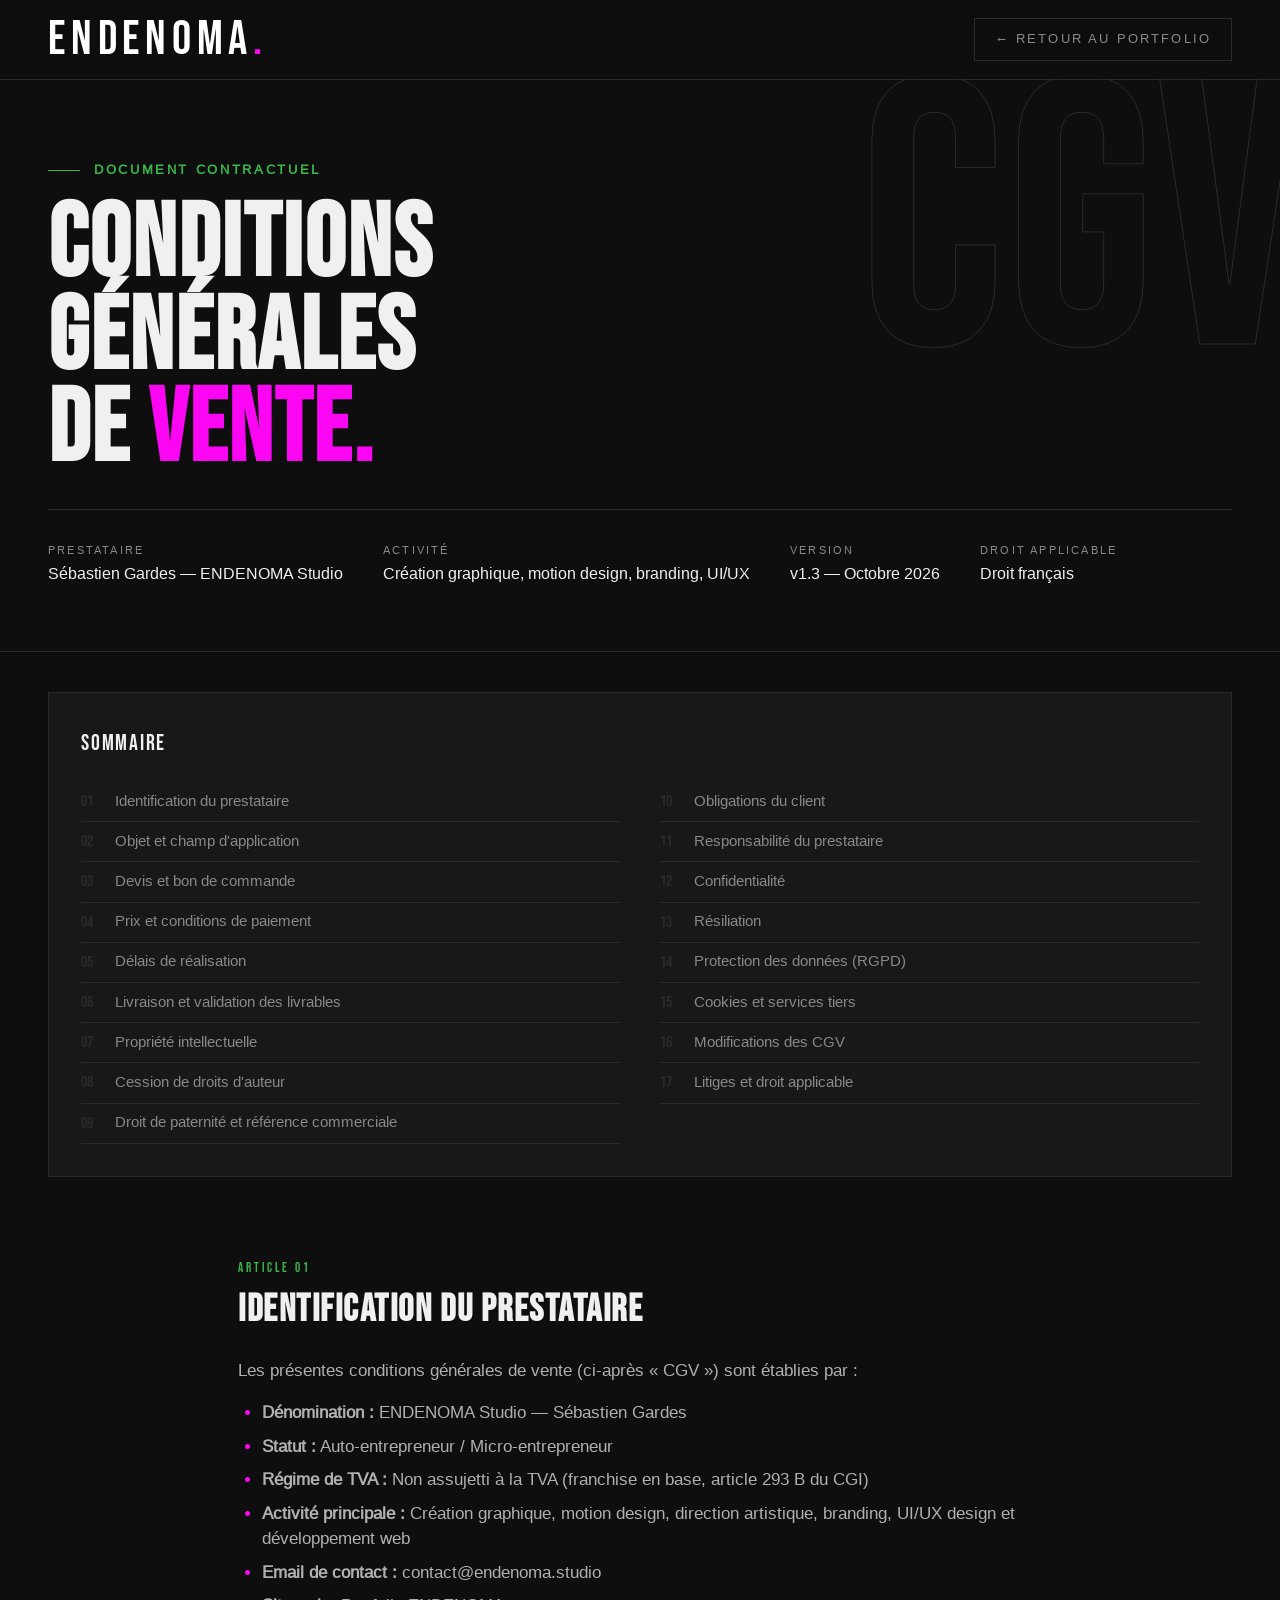
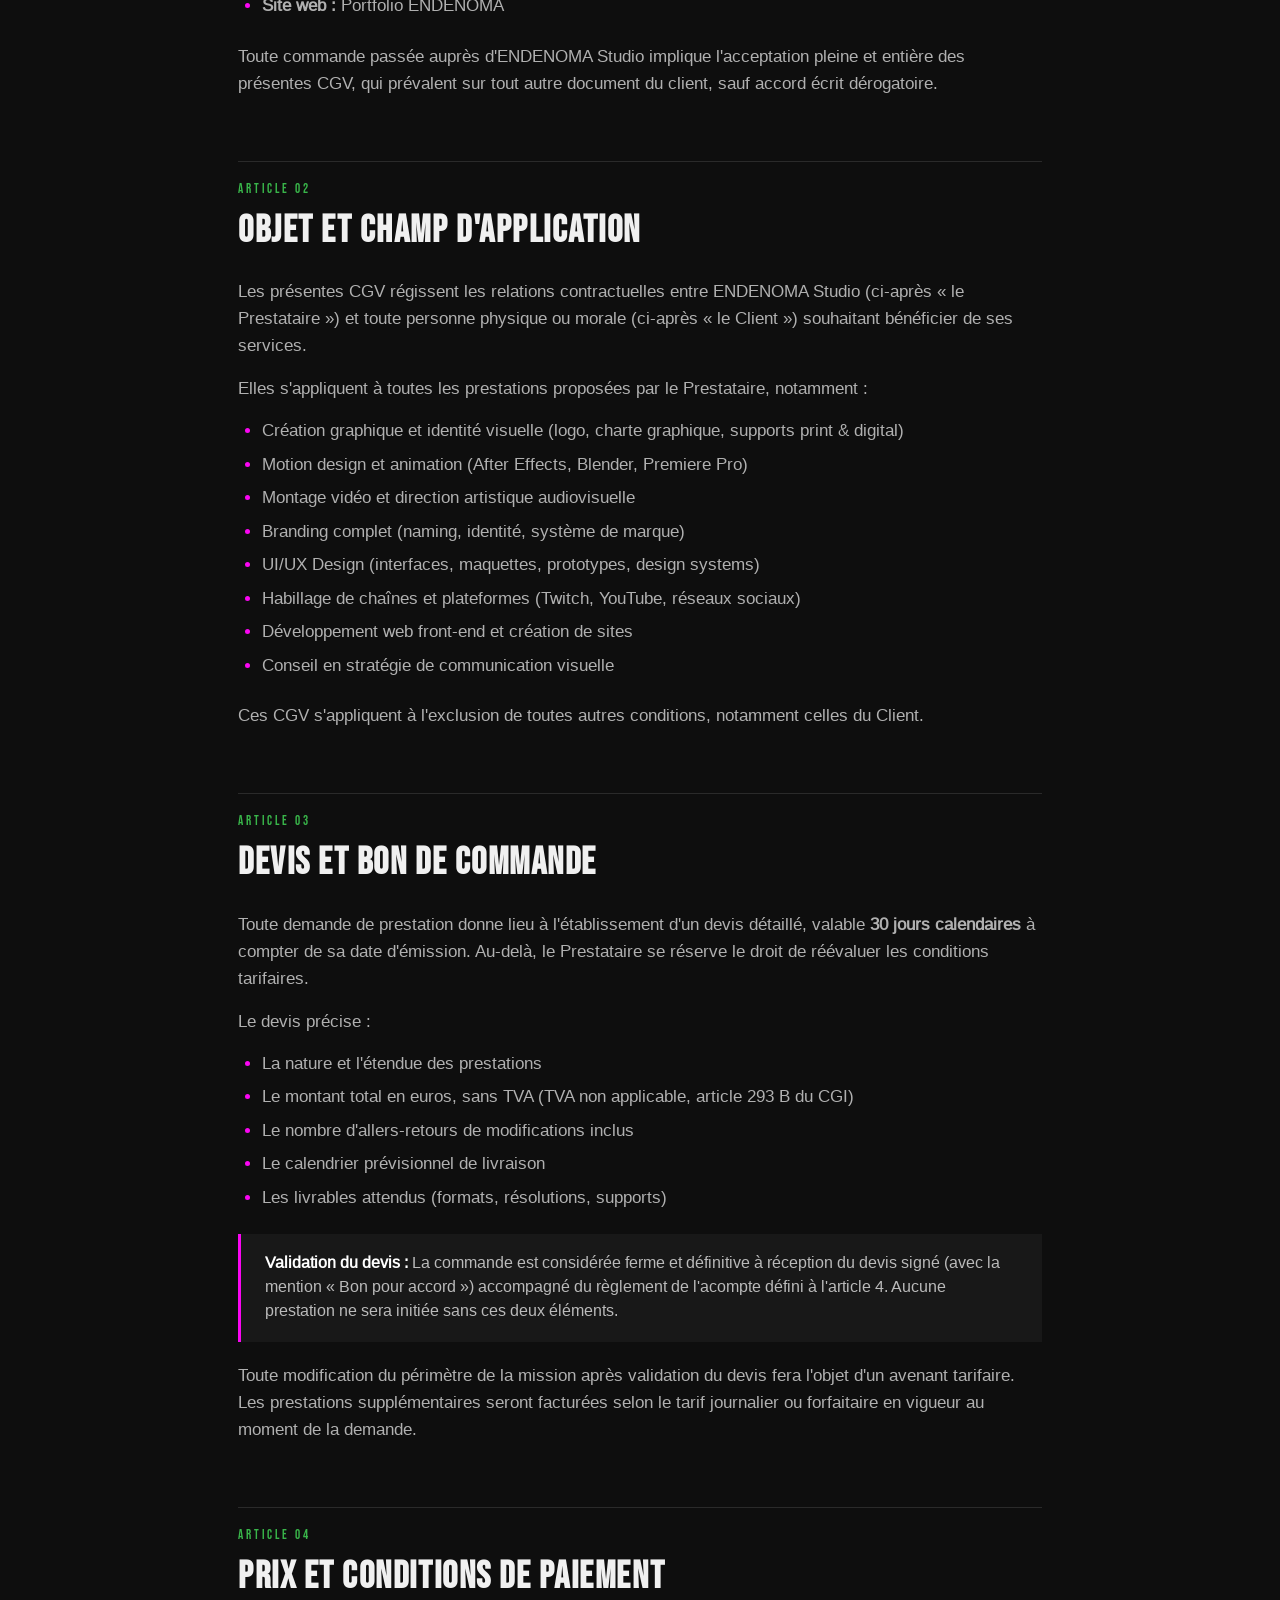
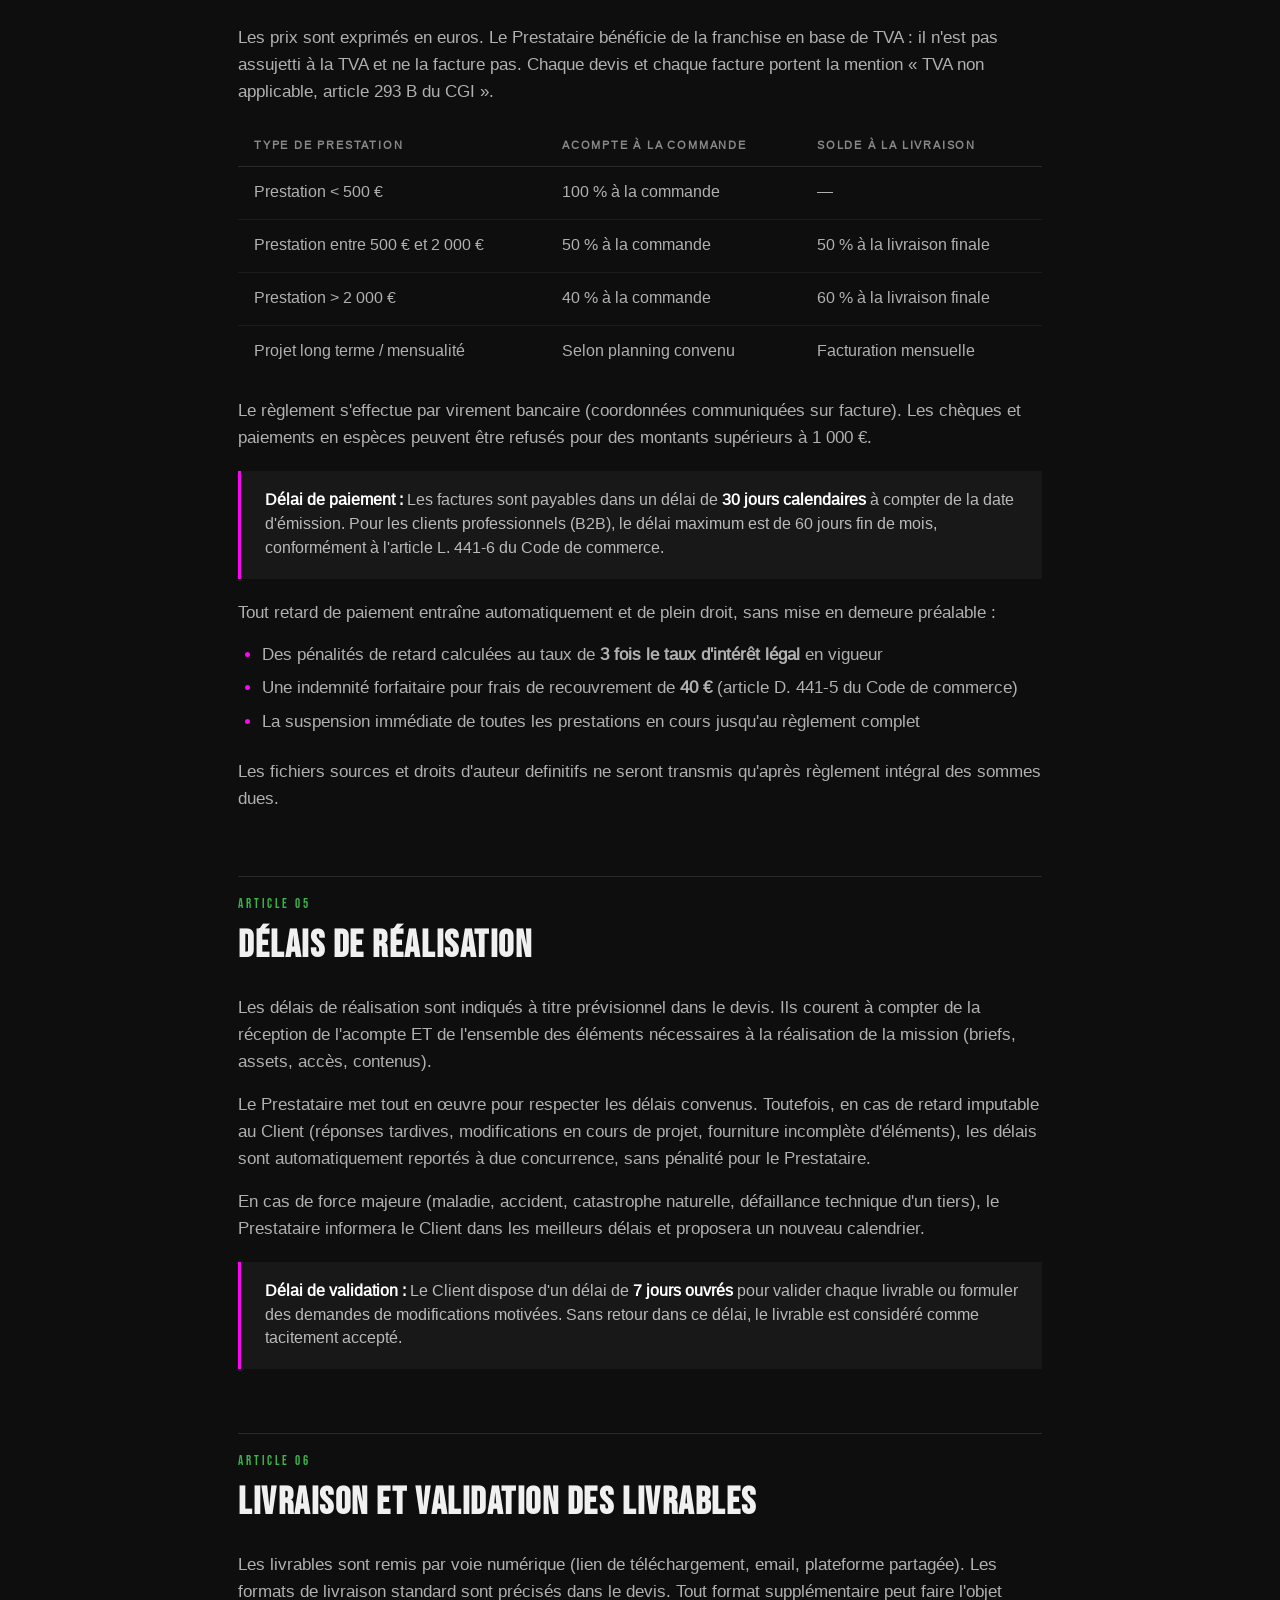
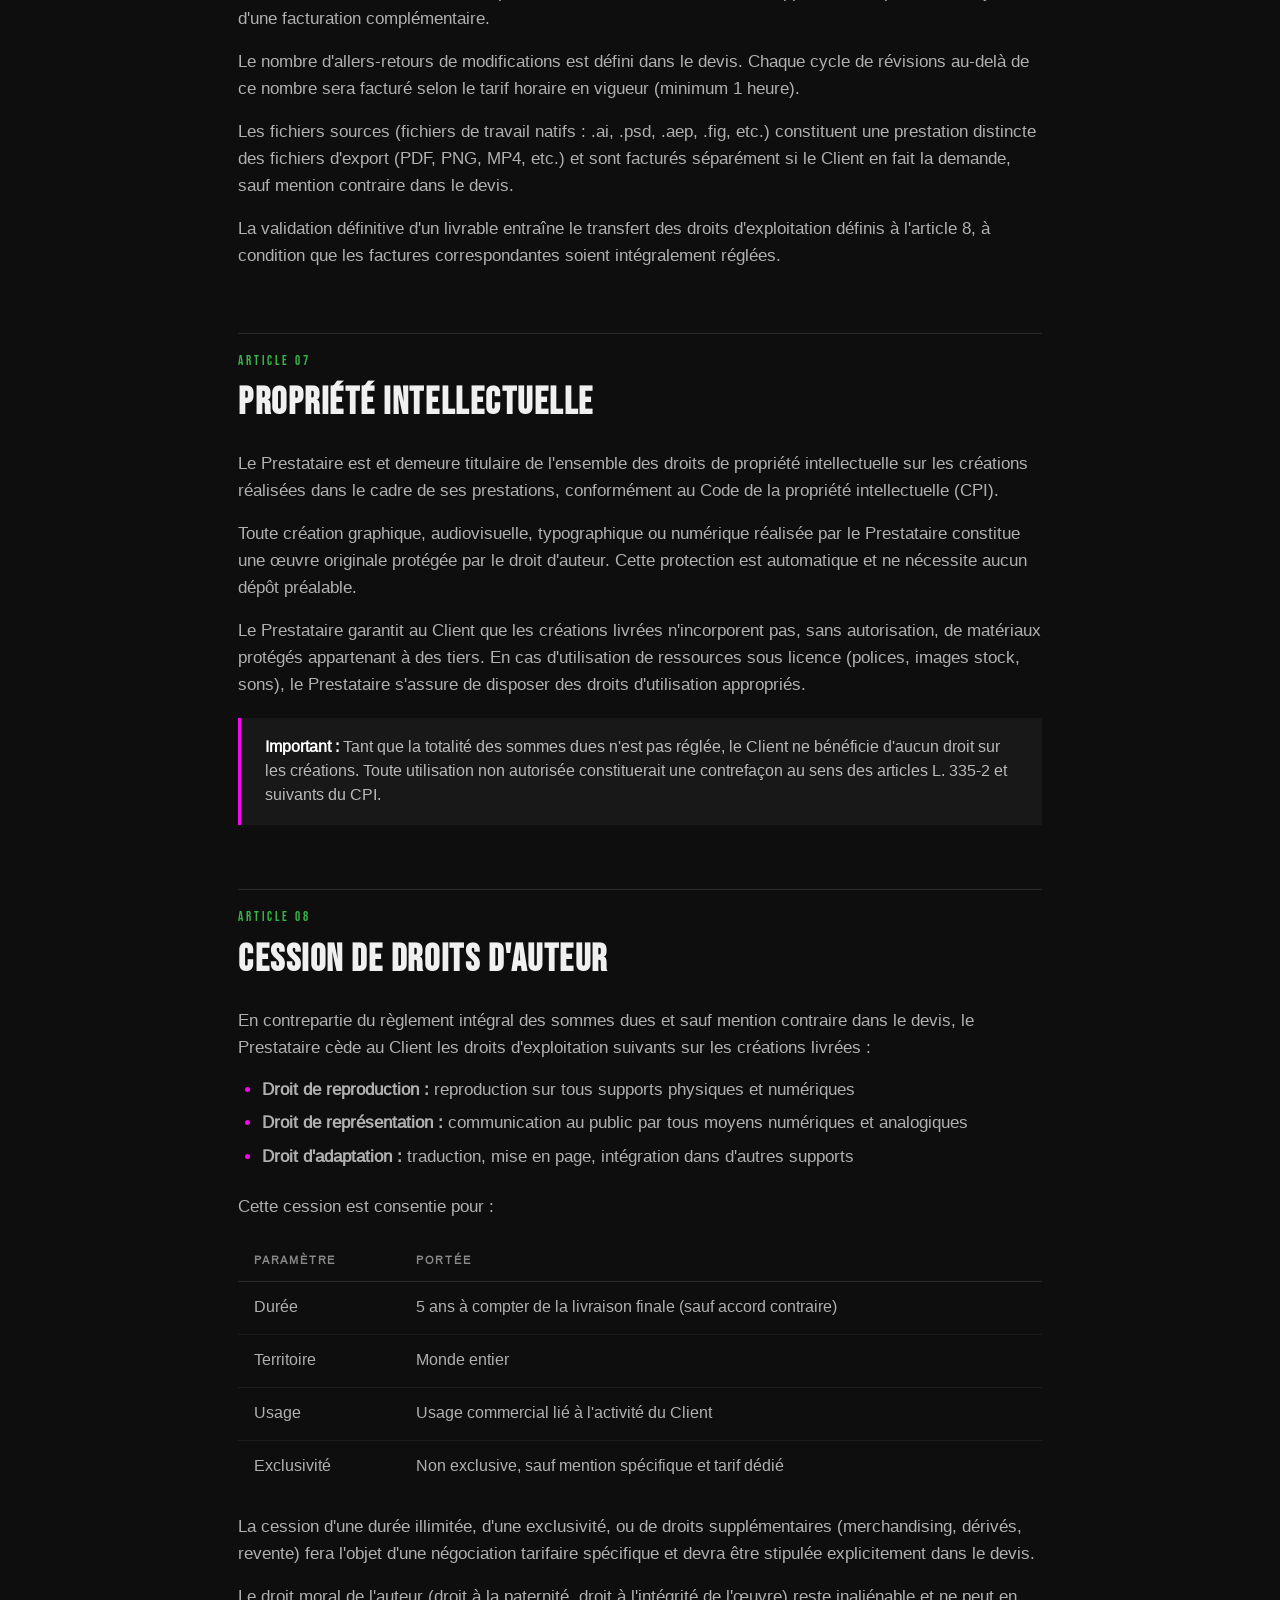
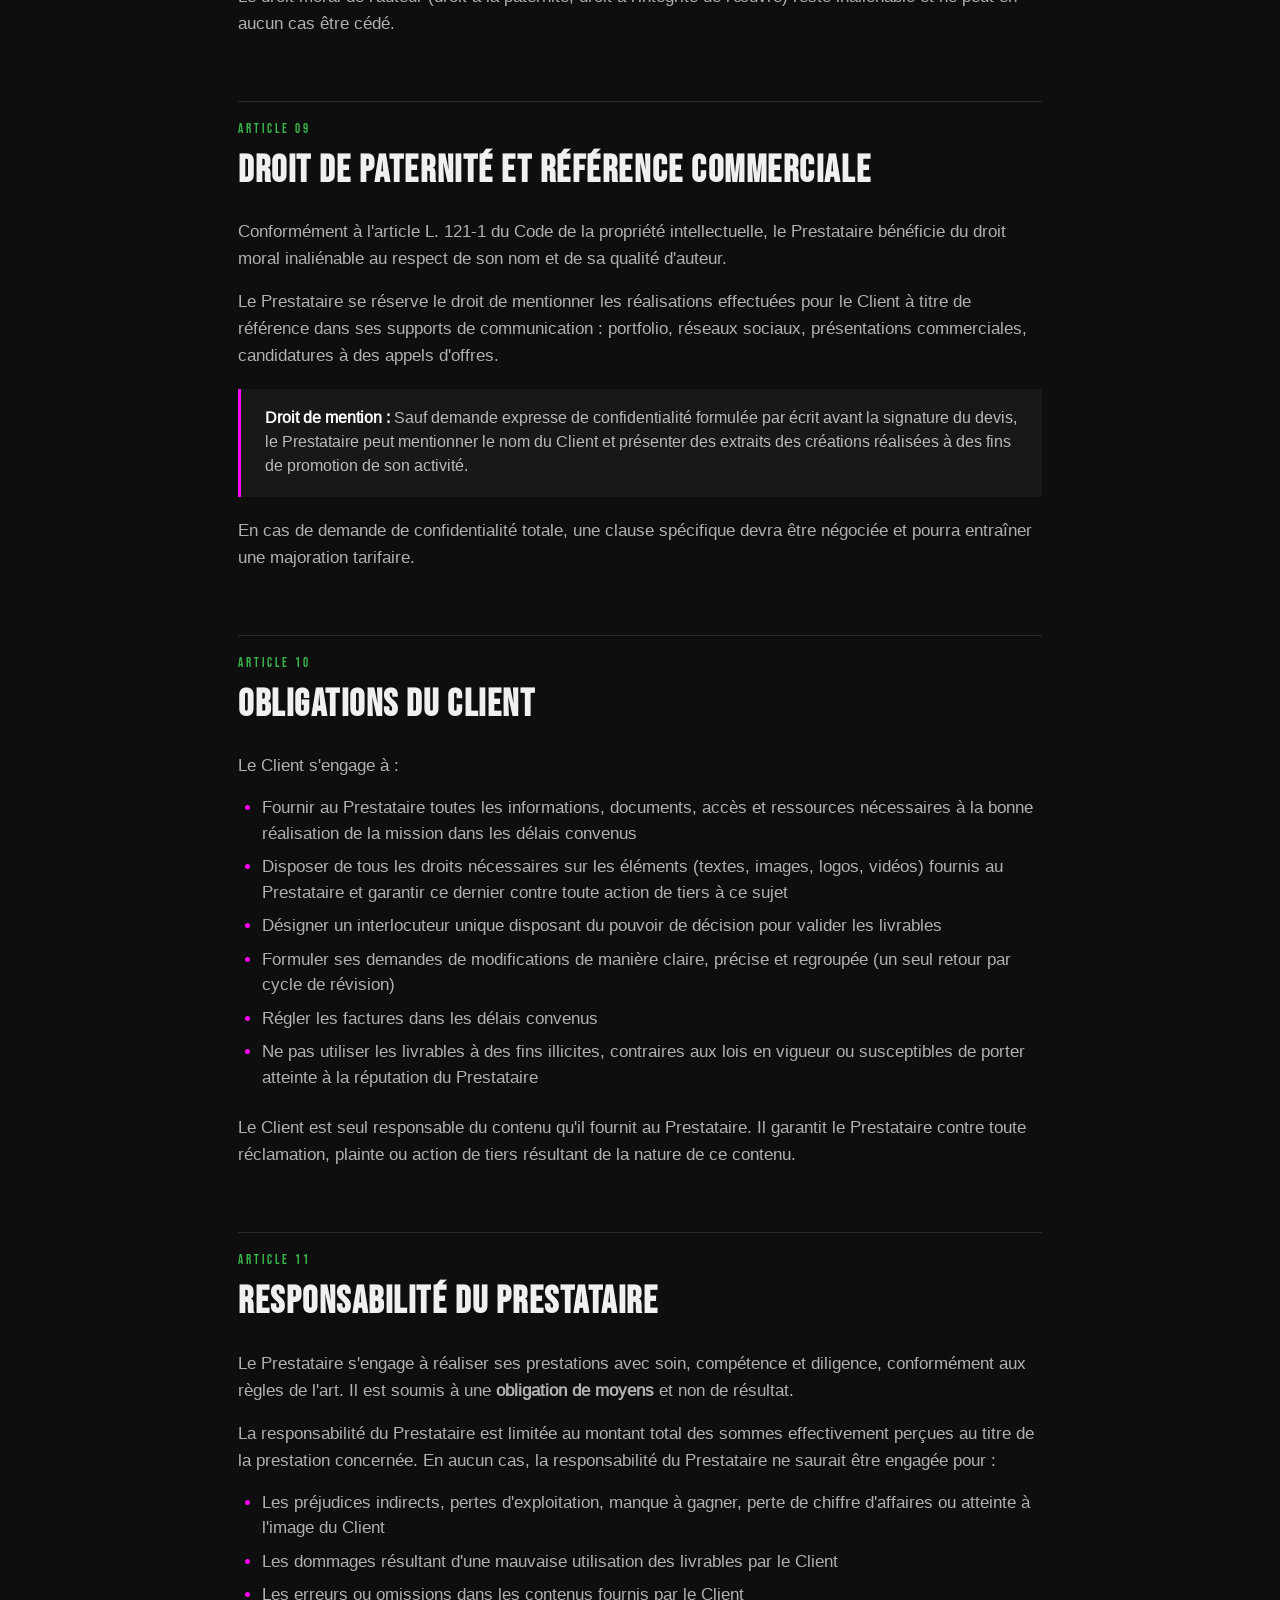
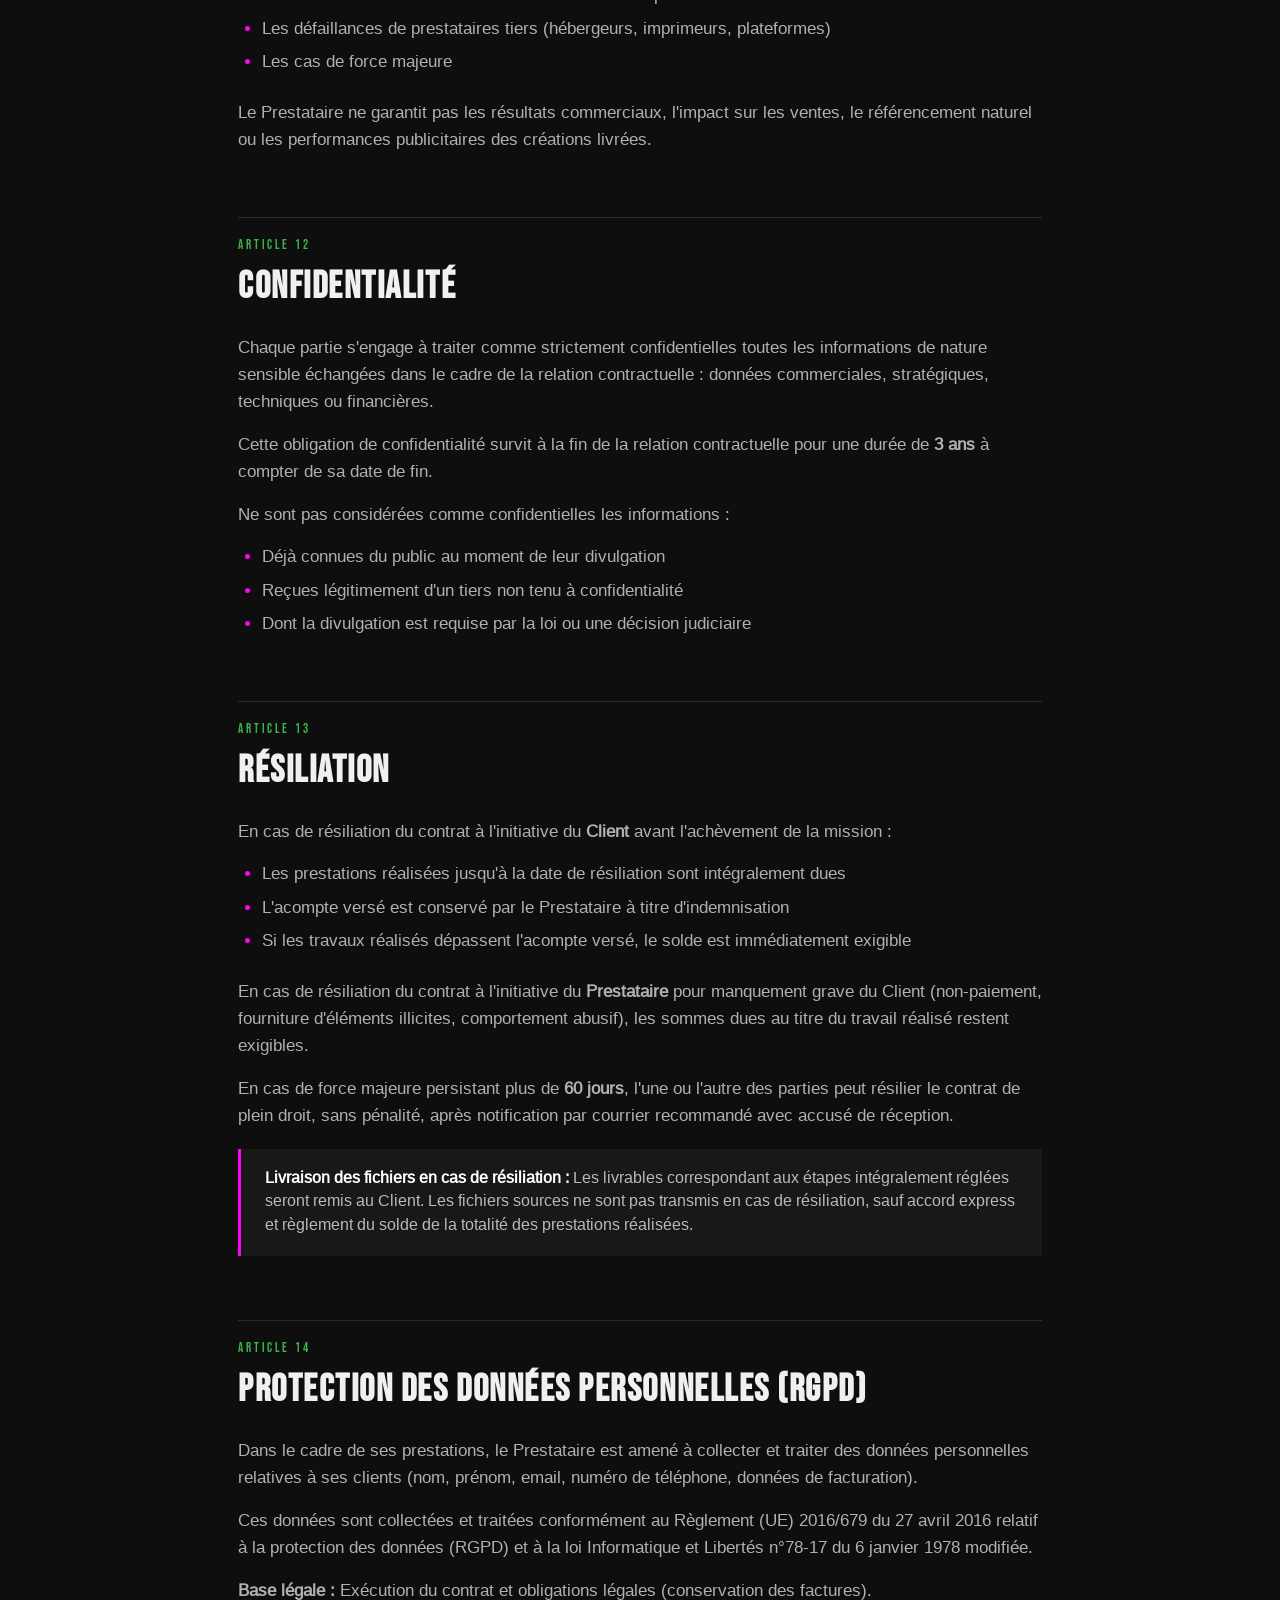
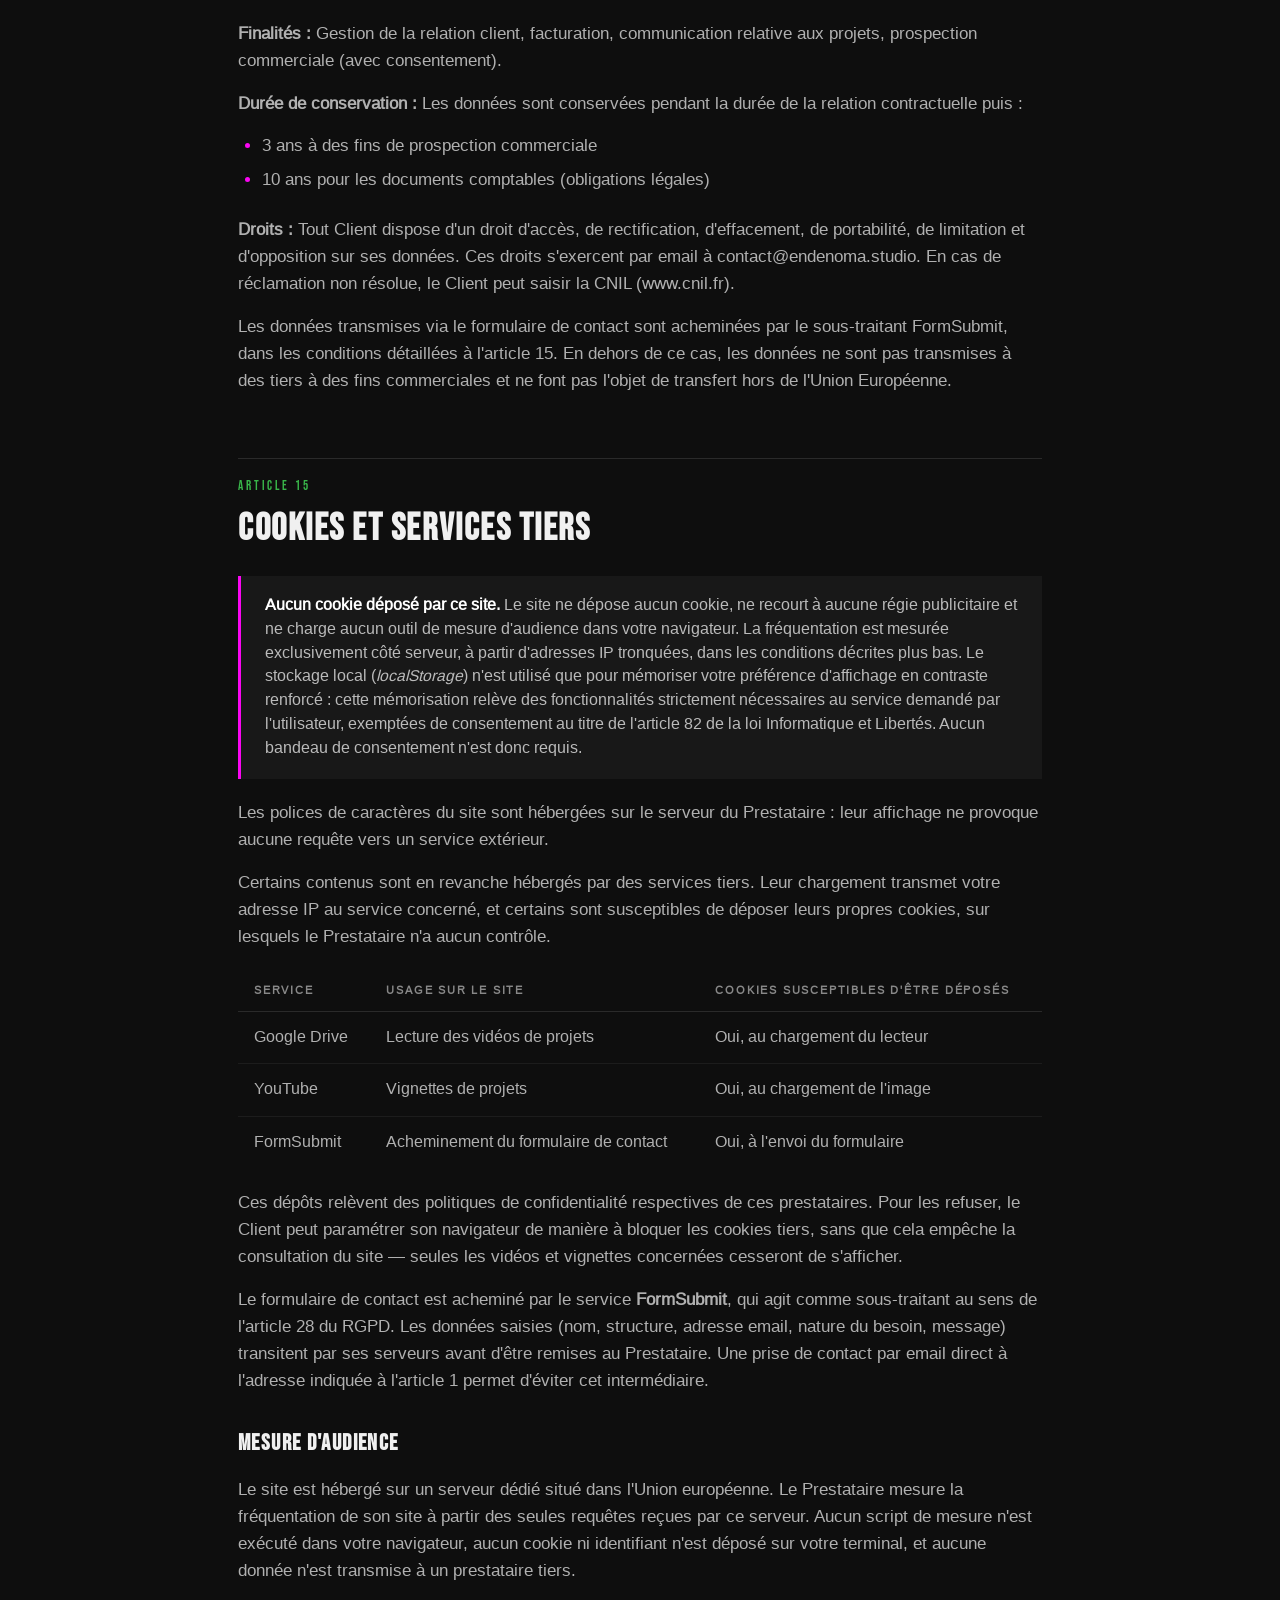
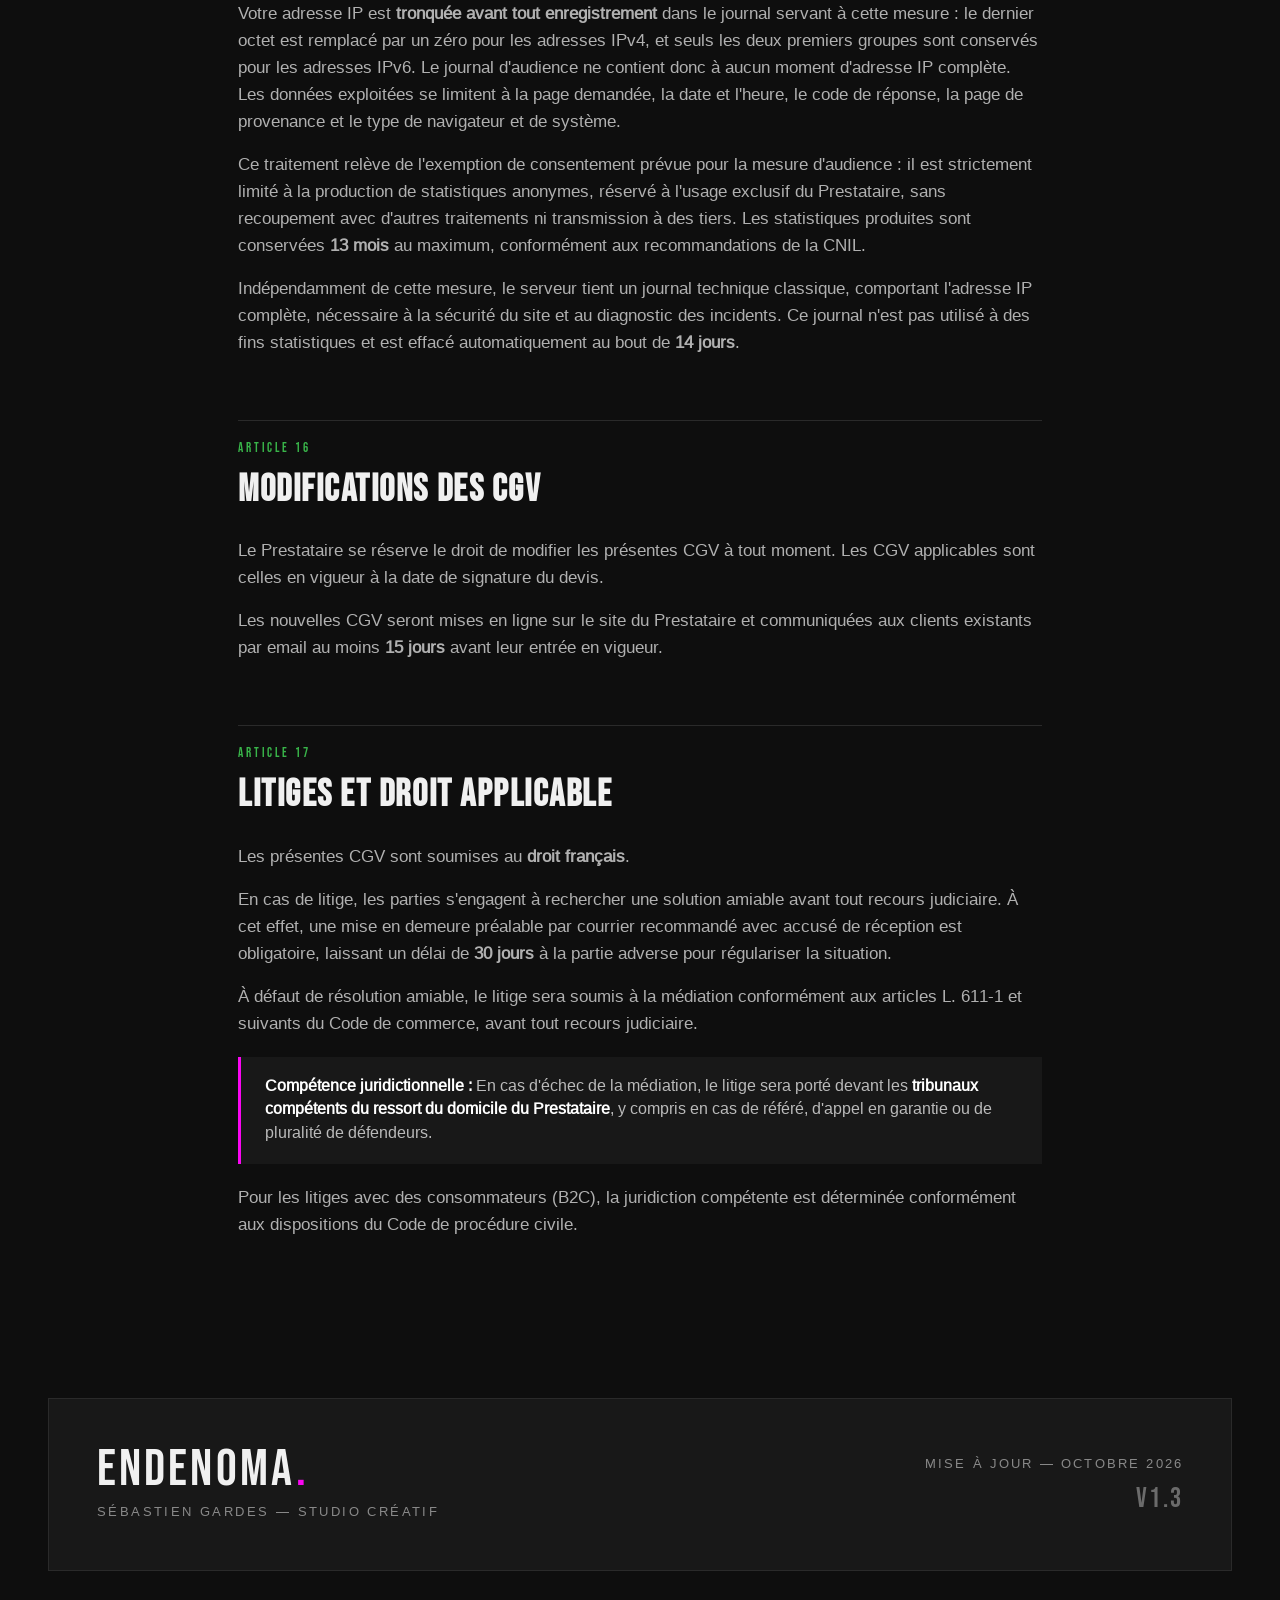
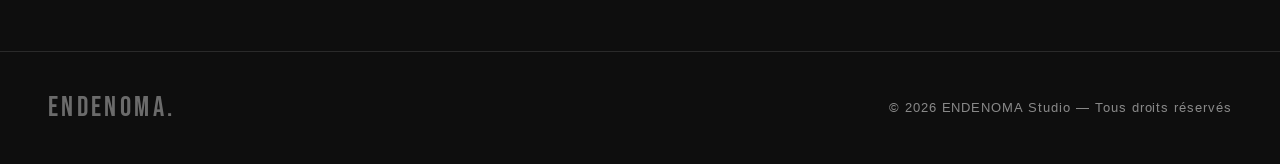
==== commit b99a52e0: "Aligne la version des CGV en pied de page (v1.3) L'en-tête indiquait la version courante, le pied de" ====
--- a/CGU.html
+++ b/CGU.html
@@ -672,7 +672,7 @@
   </div>
   <div class="cgu-sig-right">
     <div class="cgu-sig-date">Mise à jour — Octobre 2026</div>
-    <div class="cgu-sig-version">v1.1</div>
+    <div class="cgu-sig-version">v1.3</div>
   </div>
 </div>
 
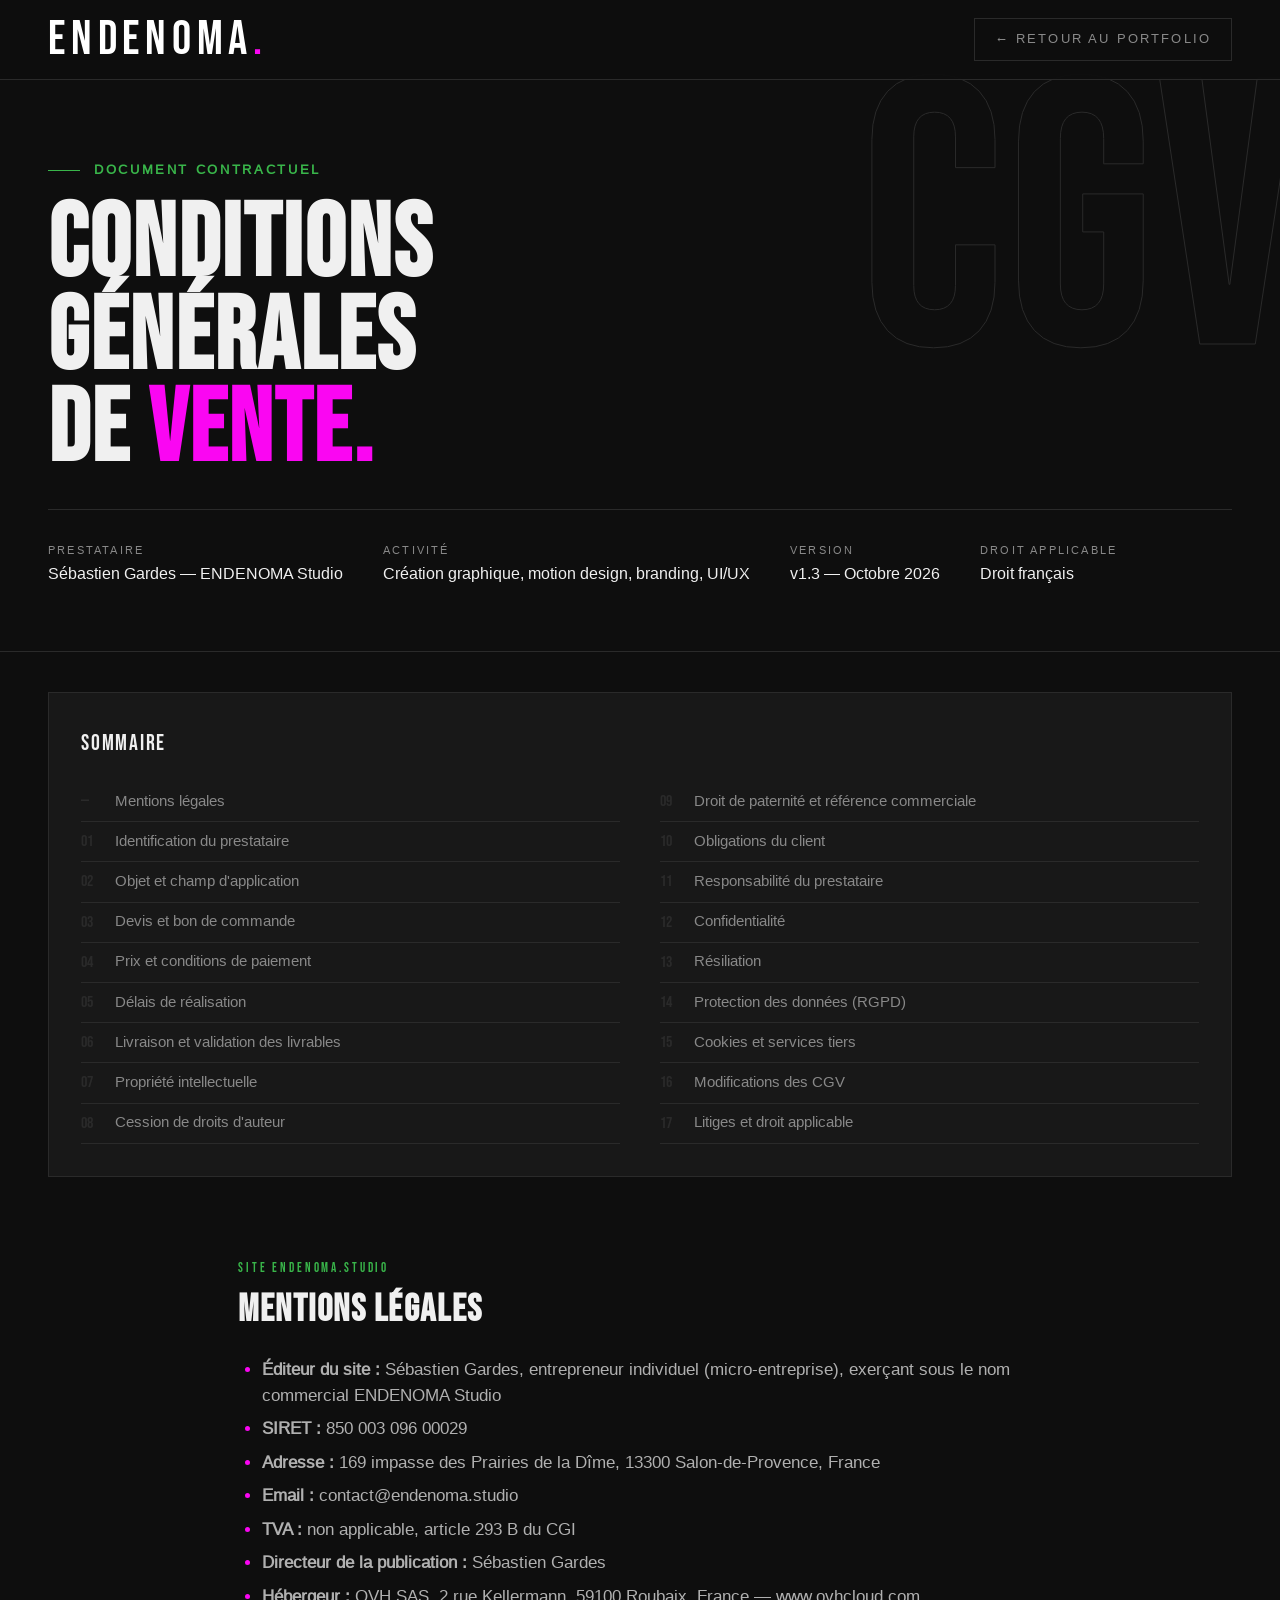
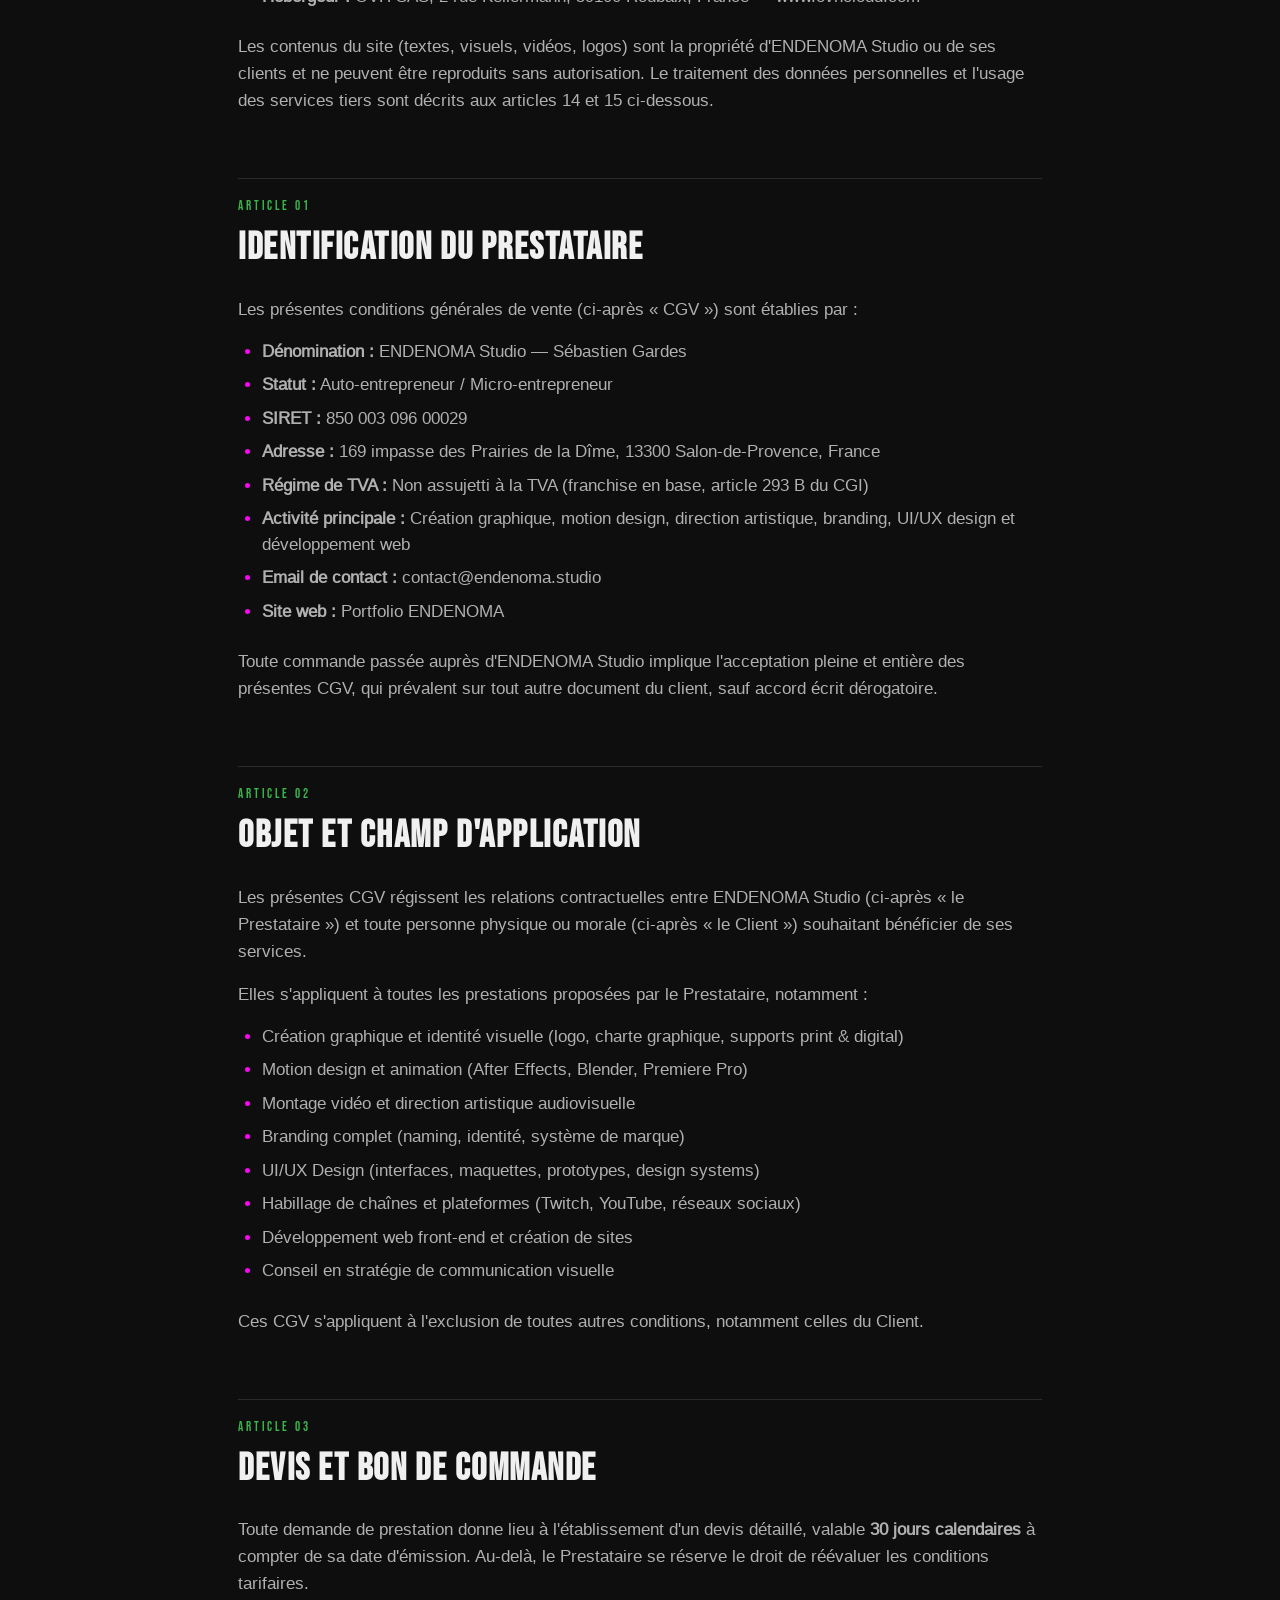
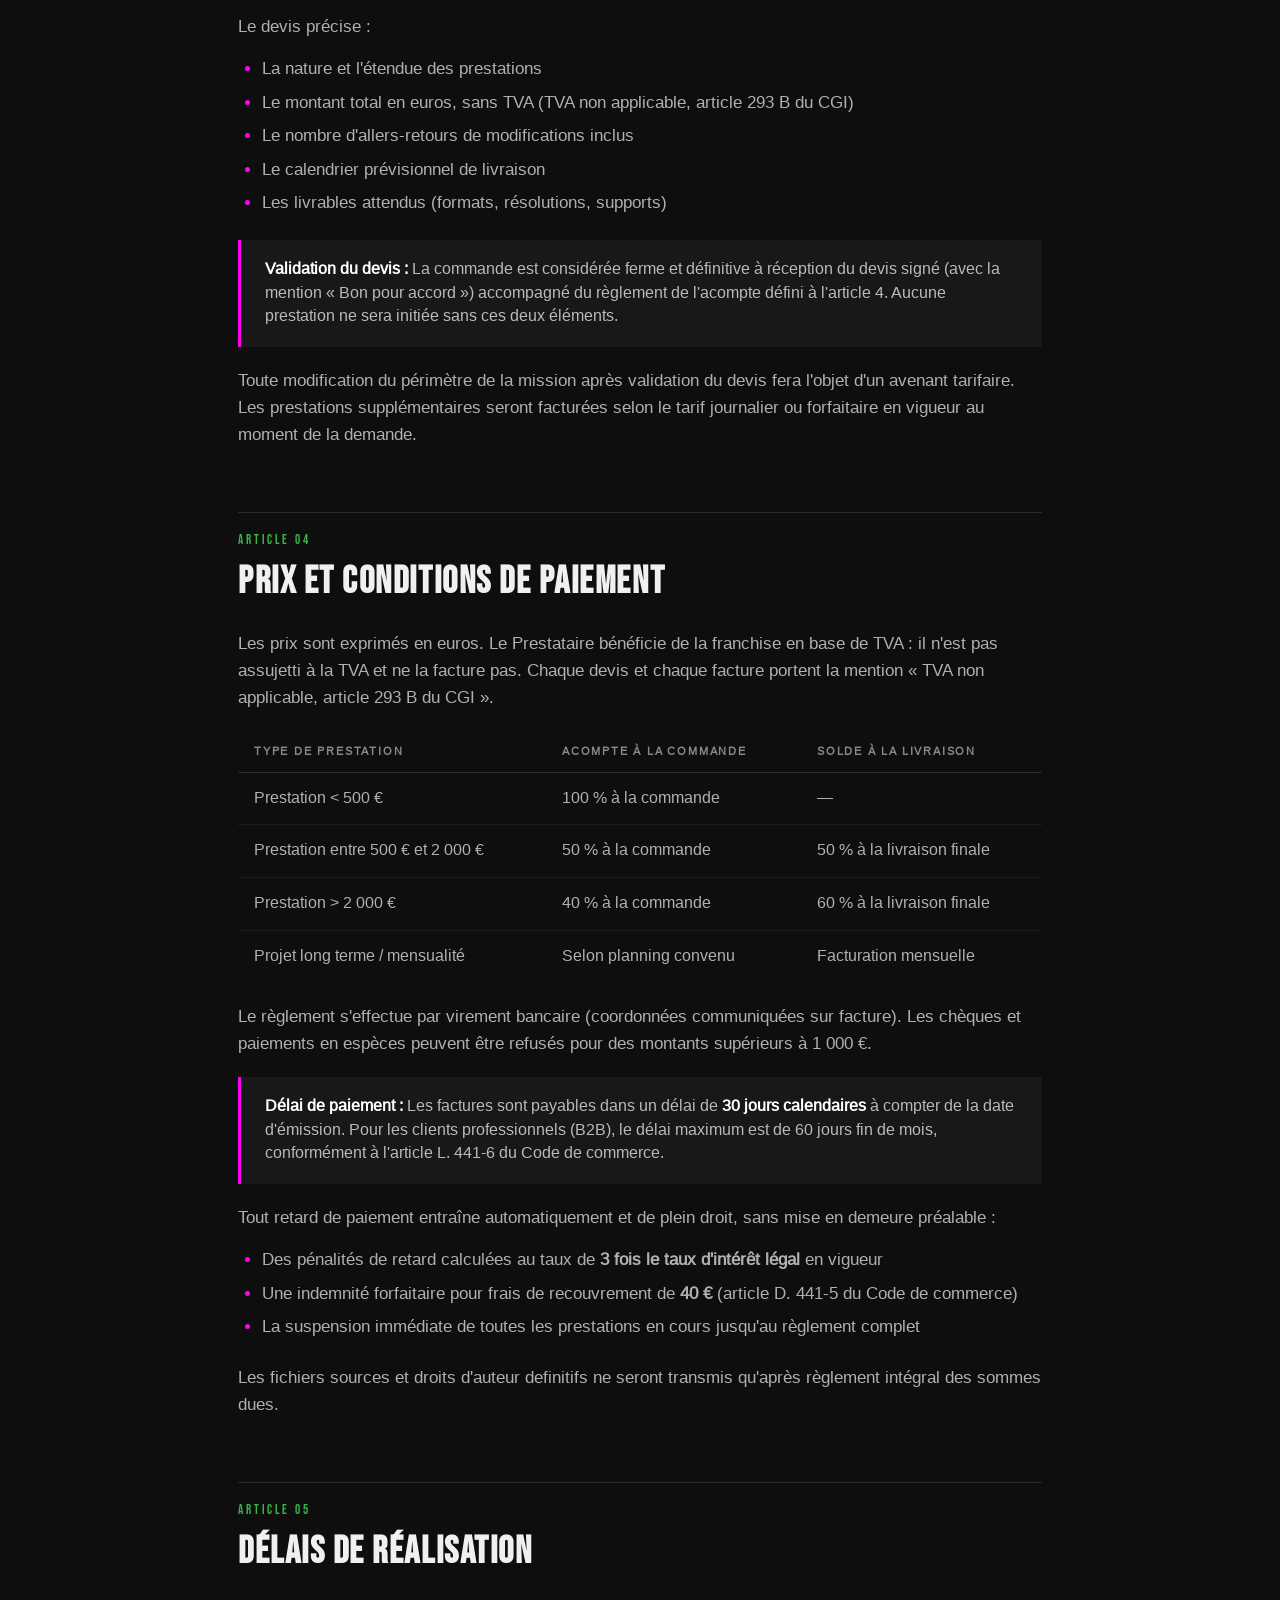
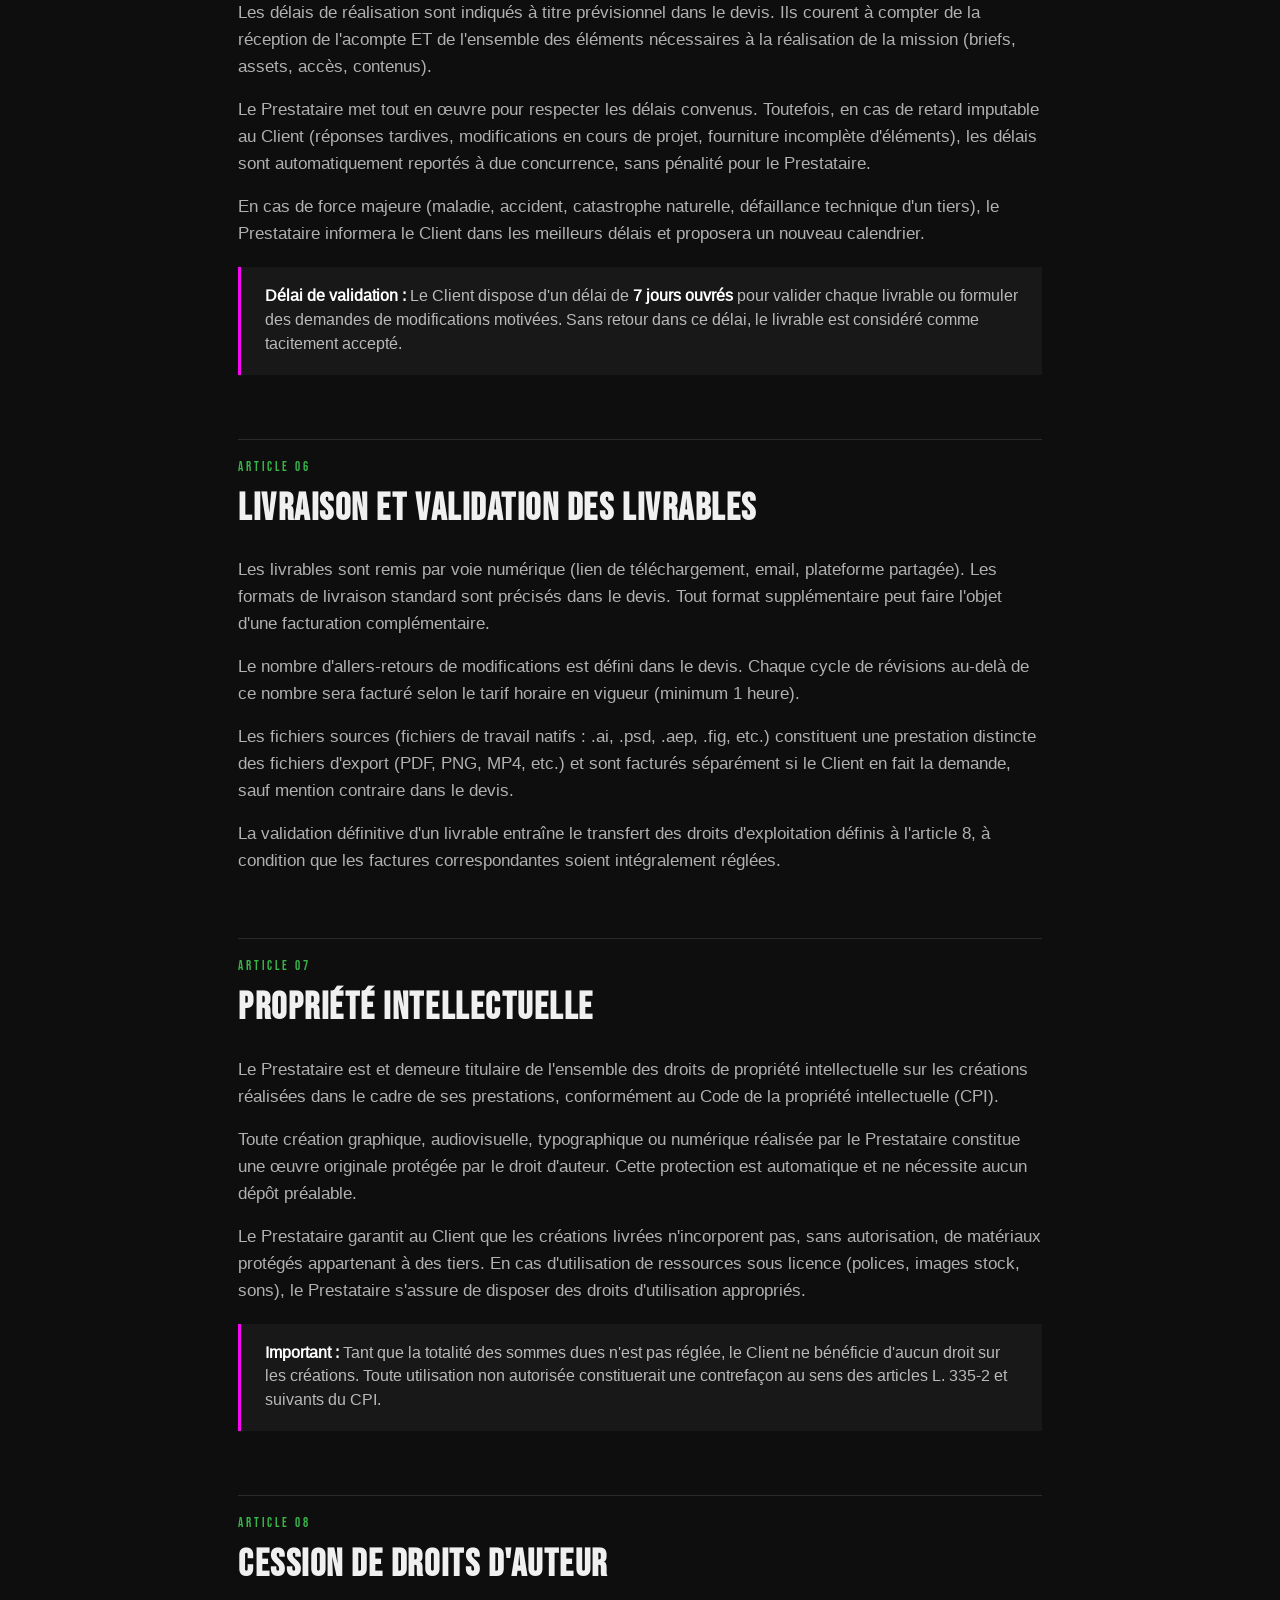
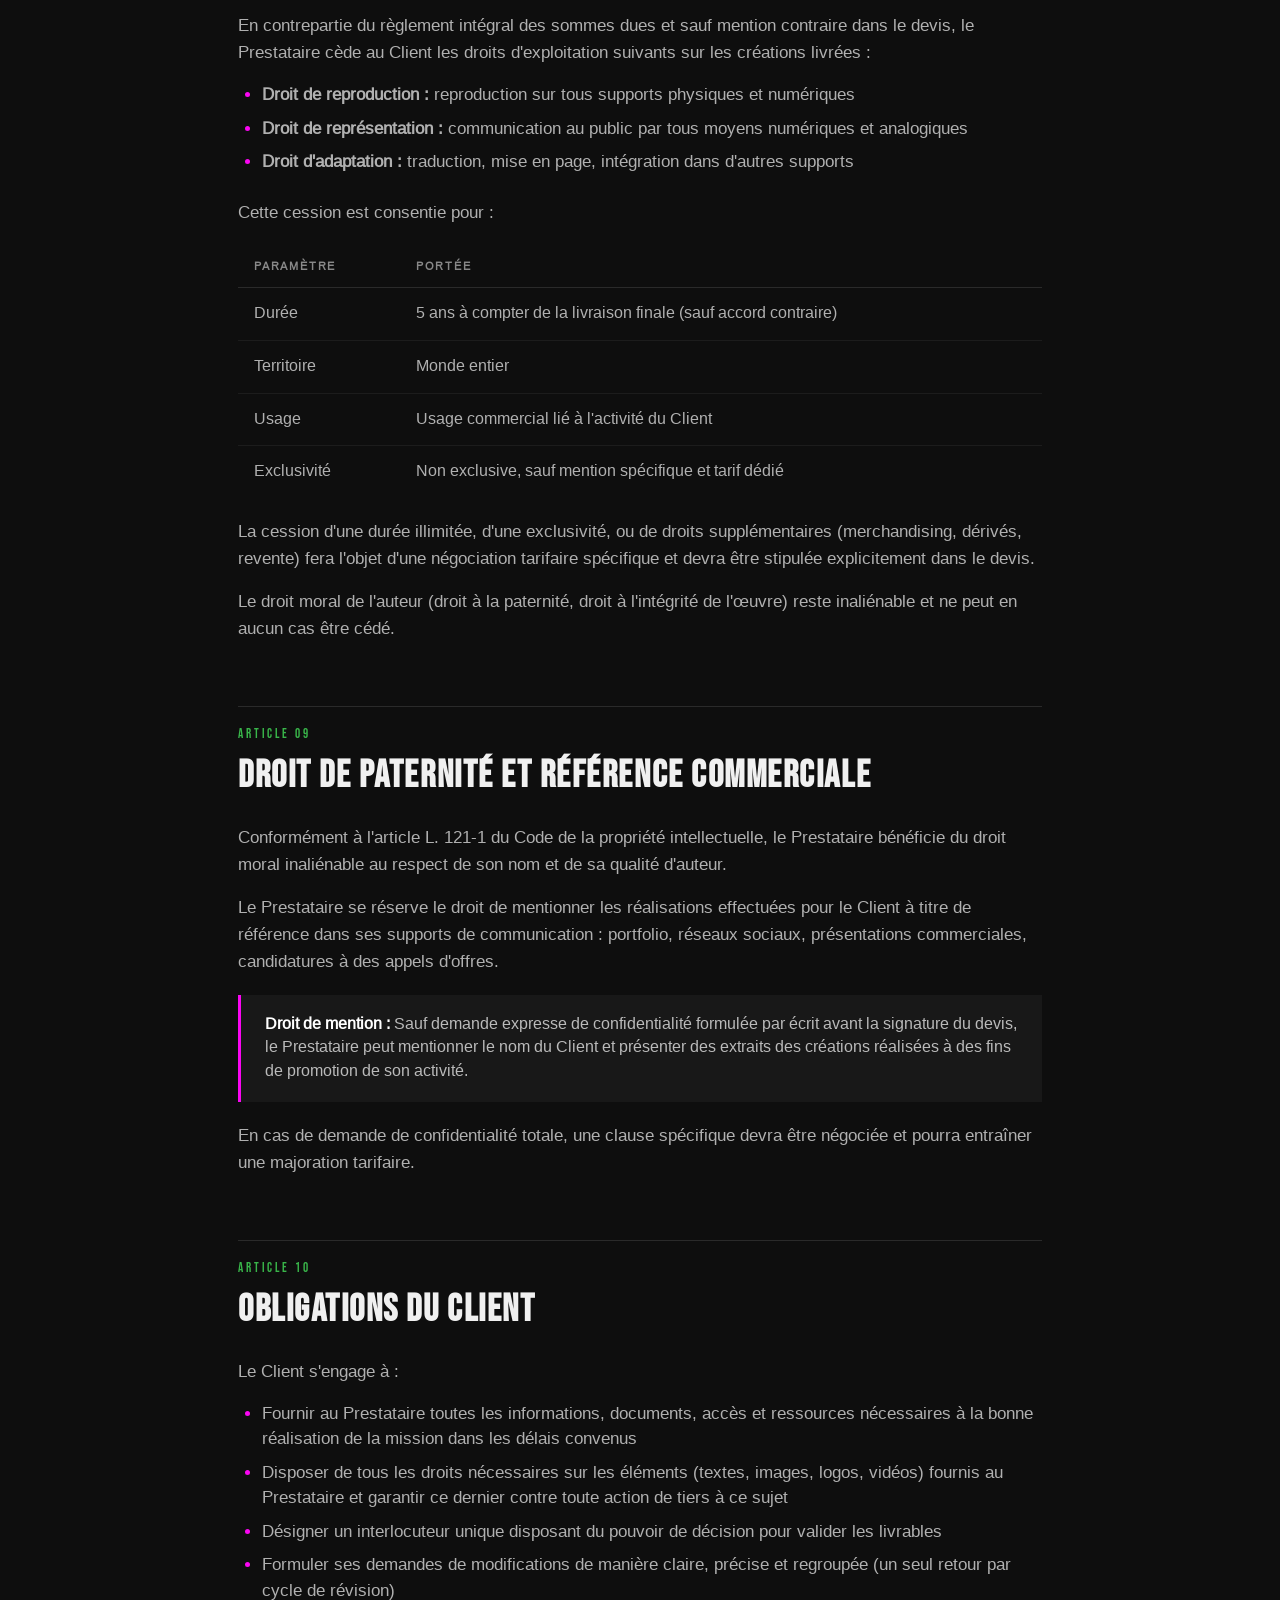
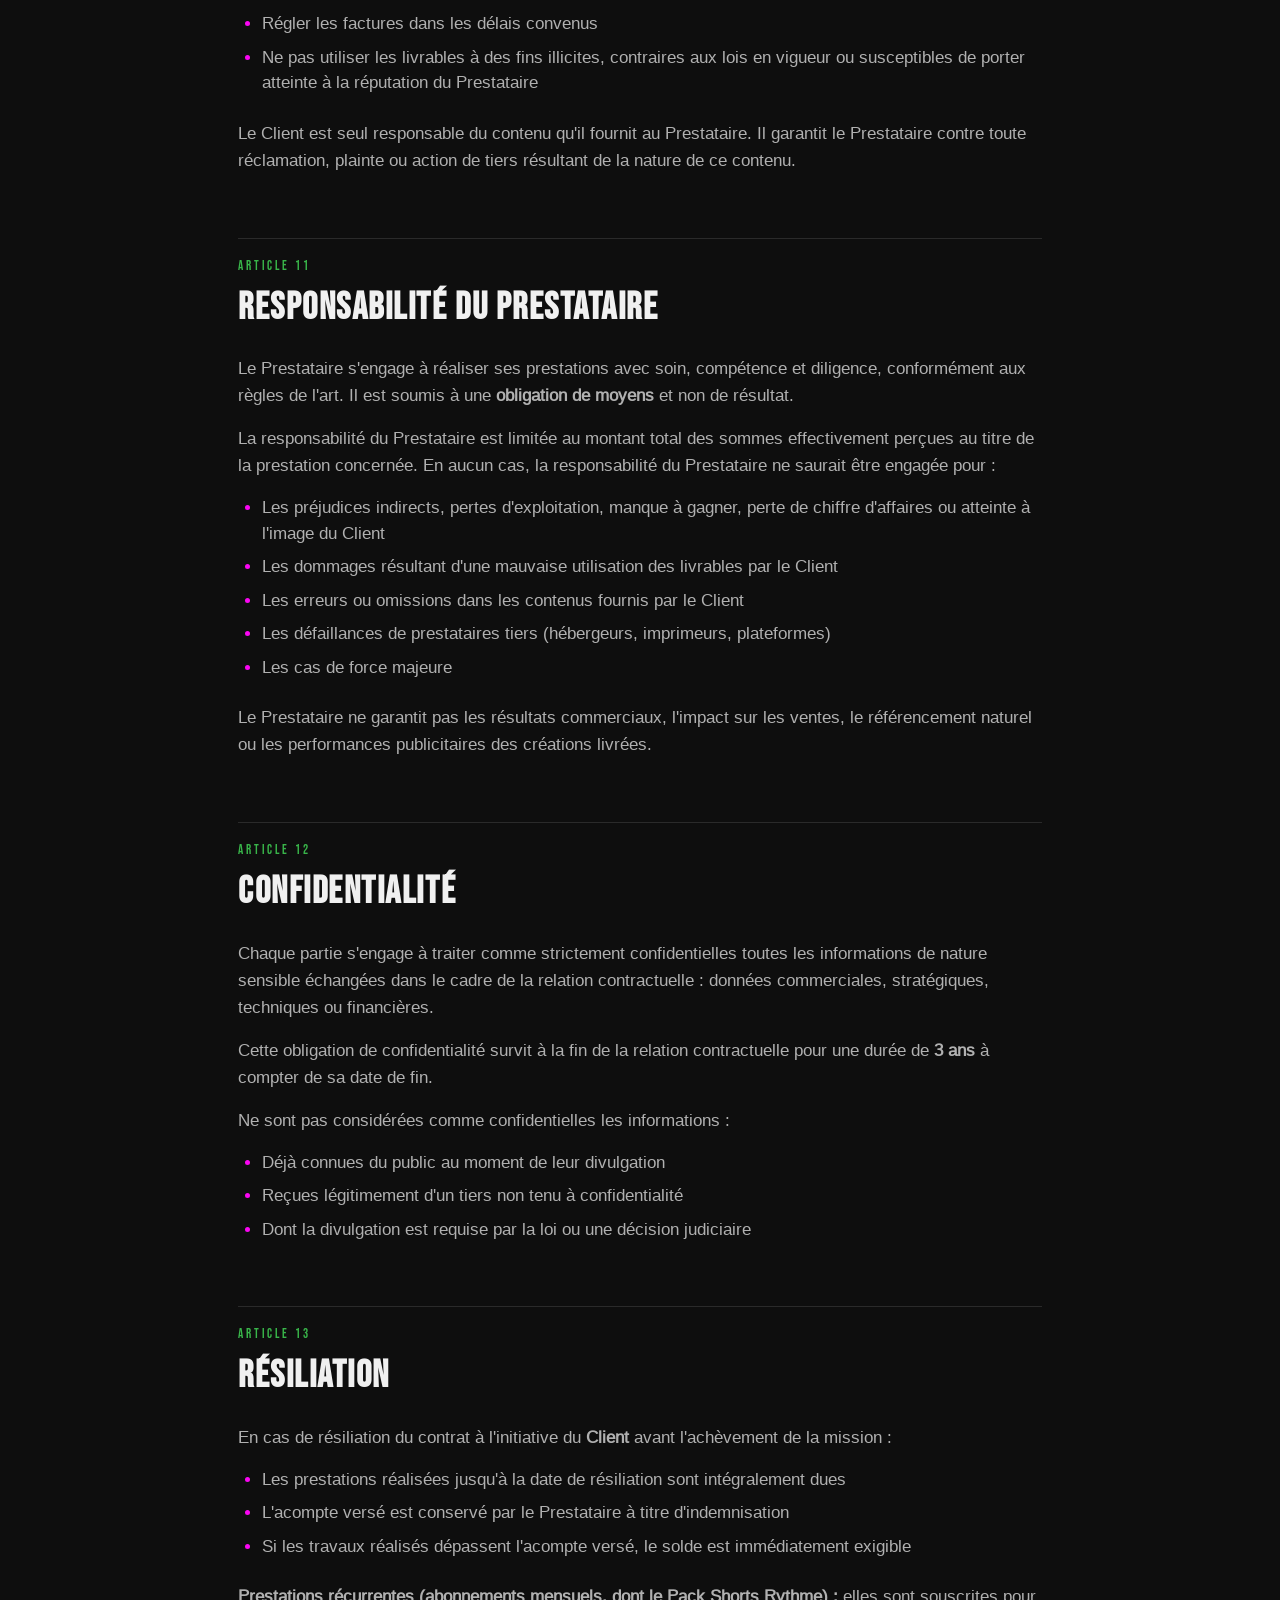
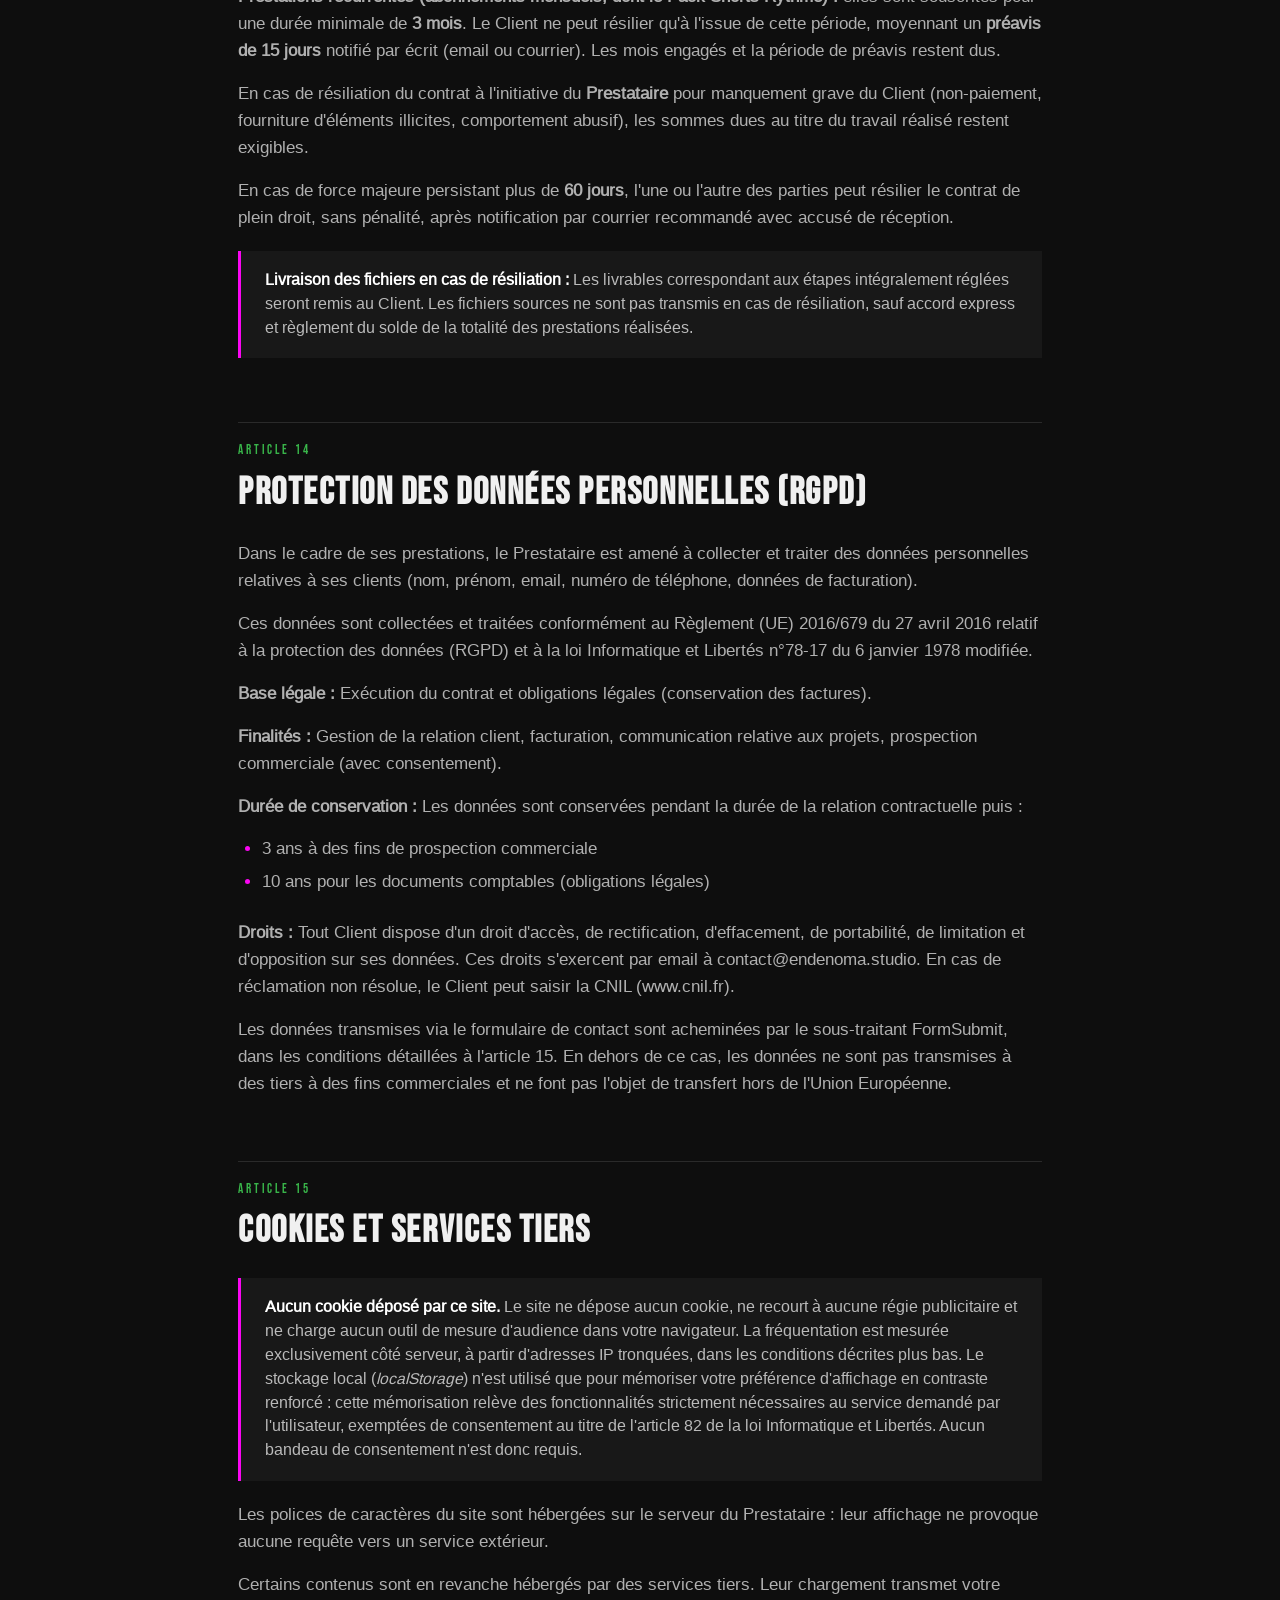
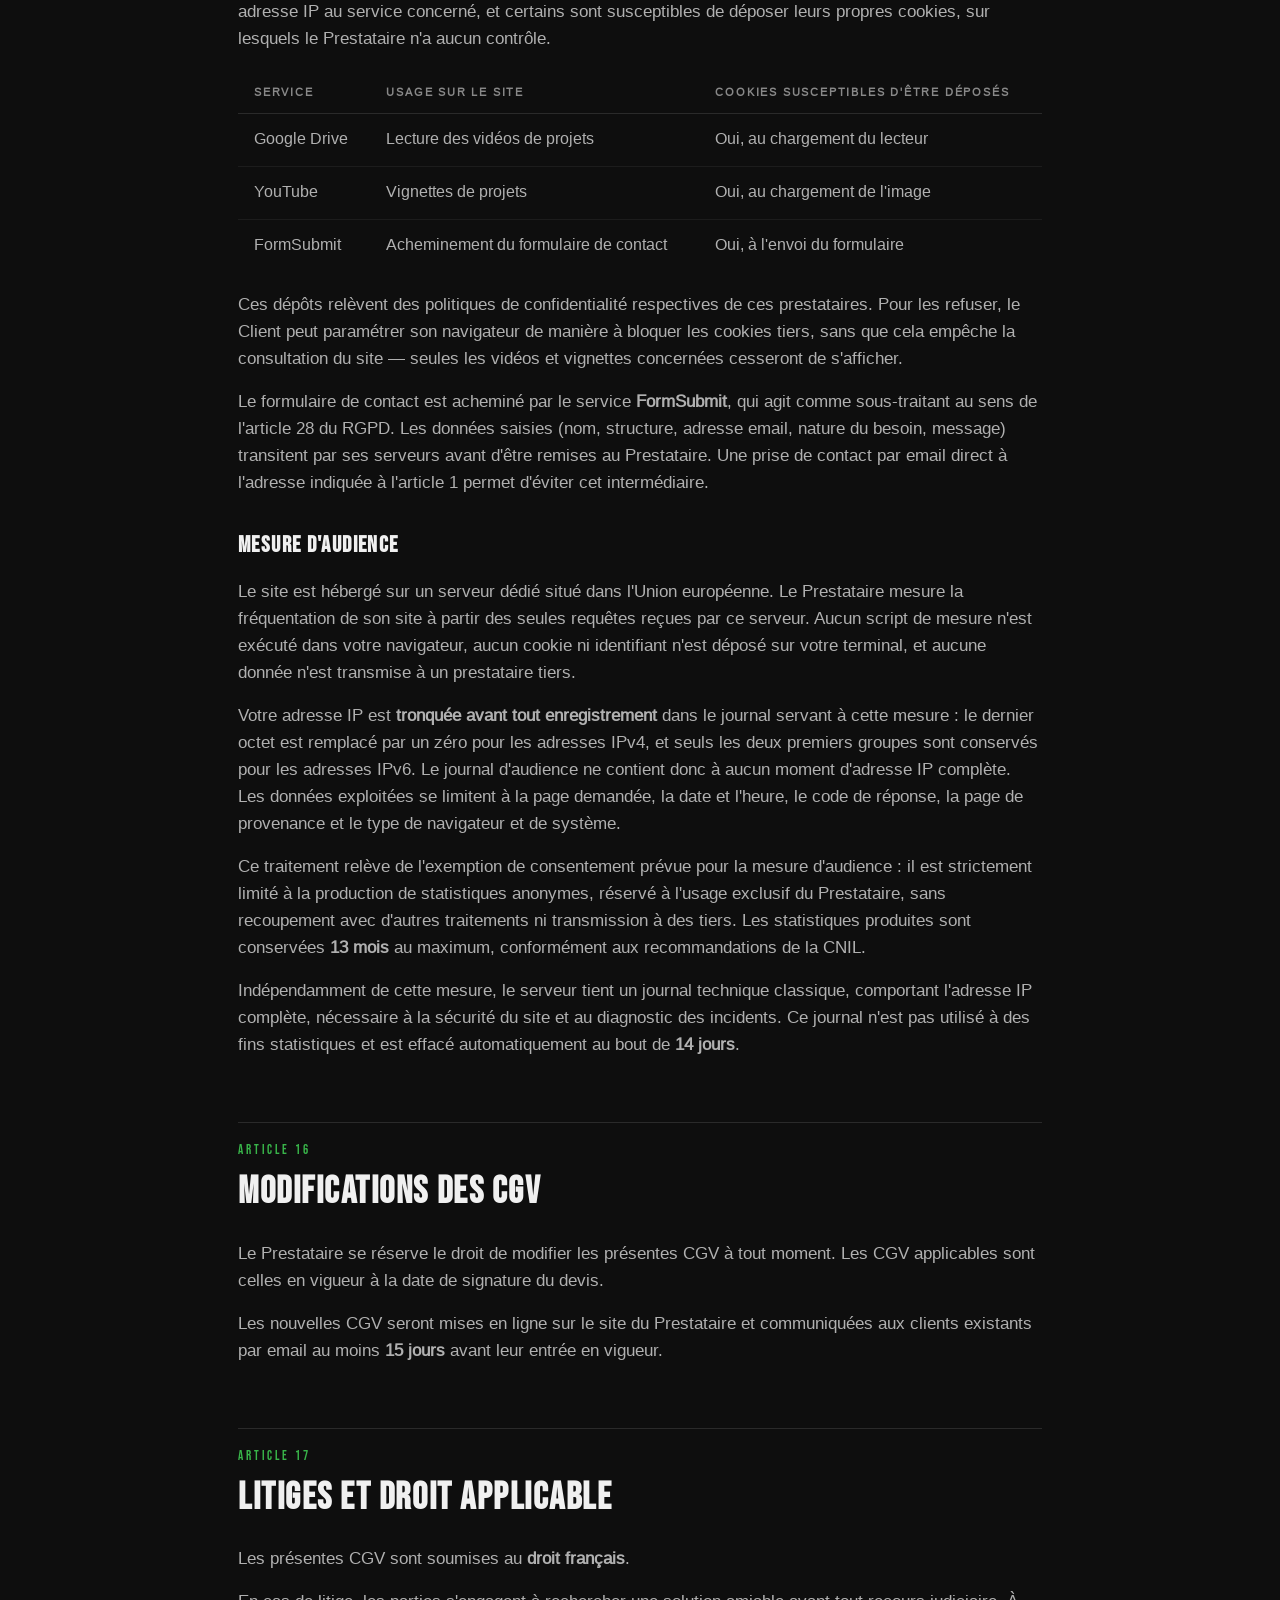
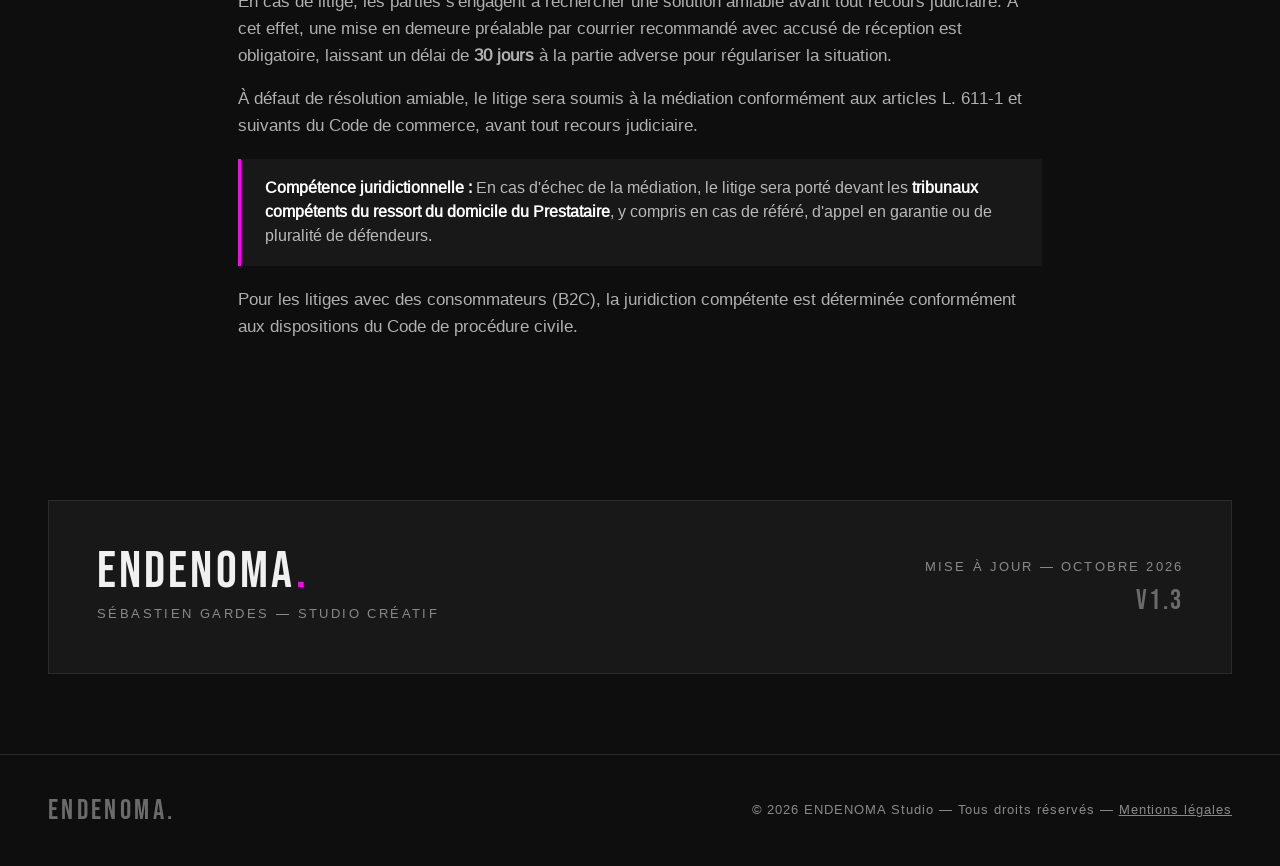
==== commit 73ea8e7c: "Mentions légales, SIRET et adresse, préavis des abonnements CGU.html : section « Mentions légales » " ====
--- a/CGU.html
+++ b/CGU.html
@@ -126,6 +126,8 @@
   border-top:1px solid var(--border);
 }
 .cgu-section:first-child{border-top:none;}
+/* le bandeau fixe (80 px) masquait le titre d'une section ouverte par ancre */
+.cgu-section{scroll-margin-top:100px;}
 .cgu-section-num{
   font-family:var(--font-display);font-size:13px;letter-spacing:.22em;
   color:var(--green);margin-bottom:12px;display:block;
@@ -283,6 +285,7 @@
 <div class="cgu-toc">
   <div class="cgu-toc-title">Sommaire</div>
   <ul class="cgu-toc-list">
+    <li><a href="#mentions-legales" data-num="—">Mentions légales</a></li>
     <li><a href="#art1" data-num="01">Identification du prestataire</a></li>
     <li><a href="#art2" data-num="02">Objet et champ d'application</a></li>
     <li><a href="#art3" data-num="03">Devis et bon de commande</a></li>
@@ -306,6 +309,22 @@
 <!-- CORPS DU DOCUMENT -->
 <div class="cgu-body">
 
+  <!-- MENTIONS LÉGALES (loi n° 2004-575 du 21 juin 2004, art. 6) -->
+  <div class="cgu-section" id="mentions-legales">
+    <span class="cgu-section-num">Site endenoma.studio</span>
+    <h2 class="cgu-section-title">Mentions légales</h2>
+    <ul>
+      <li><strong>Éditeur du site :</strong> Sébastien Gardes, entrepreneur individuel (micro-entreprise), exerçant sous le nom commercial ENDENOMA Studio</li>
+      <li><strong>SIRET :</strong> 850 003 096 00029</li>
+      <li><strong>Adresse :</strong> 169 impasse des Prairies de la Dîme, 13300 Salon-de-Provence, France</li>
+      <li><strong>Email :</strong> contact@endenoma.studio</li>
+      <li><strong>TVA :</strong> non applicable, article 293 B du CGI</li>
+      <li><strong>Directeur de la publication :</strong> Sébastien Gardes</li>
+      <li><strong>Hébergeur :</strong> OVH SAS, 2 rue Kellermann, 59100 Roubaix, France — www.ovhcloud.com</li>
+    </ul>
+    <p>Les contenus du site (textes, visuels, vidéos, logos) sont la propriété d'ENDENOMA Studio ou de ses clients et ne peuvent être reproduits sans autorisation. Le traitement des données personnelles et l'usage des services tiers sont décrits aux articles 14 et 15 ci-dessous.</p>
+  </div>
+
   <!-- ART 1 -->
   <div class="cgu-section" id="art1">
     <span class="cgu-section-num">Article 01</span>
@@ -314,6 +333,8 @@
     <ul>
       <li><strong>Dénomination :</strong> ENDENOMA Studio — Sébastien Gardes</li>
       <li><strong>Statut :</strong> Auto-entrepreneur / Micro-entrepreneur</li>
+      <li><strong>SIRET :</strong> 850 003 096 00029</li>
+      <li><strong>Adresse :</strong> 169 impasse des Prairies de la Dîme, 13300 Salon-de-Provence, France</li>
       <li><strong>Régime de TVA :</strong> Non assujetti à la TVA (franchise en base, article 293 B du CGI)</li>
       <li><strong>Activité principale :</strong> Création graphique, motion design, direction artistique, branding, UI/UX design et développement web</li>
       <li><strong>Email de contact :</strong> contact@endenoma.studio</li>
@@ -545,6 +566,7 @@
       <li>L'acompte versé est conservé par le Prestataire à titre d'indemnisation</li>
       <li>Si les travaux réalisés dépassent l'acompte versé, le solde est immédiatement exigible</li>
     </ul>
+    <p><strong>Prestations récurrentes (abonnements mensuels, dont le Pack Shorts Rythme) :</strong> elles sont souscrites pour une durée minimale de <strong>3 mois</strong>. Le Client ne peut résilier qu'à l'issue de cette période, moyennant un <strong>préavis de 15 jours</strong> notifié par écrit (email ou courrier). Les mois engagés et la période de préavis restent dus.</p>
     <p>En cas de résiliation du contrat à l'initiative du <strong>Prestataire</strong> pour manquement grave du Client (non-paiement, fourniture d'éléments illicites, comportement abusif), les sommes dues au titre du travail réalisé restent exigibles.</p>
     <p>En cas de force majeure persistant plus de <strong>60 jours</strong>, l'une ou l'autre des parties peut résilier le contrat de plein droit, sans pénalité, après notification par courrier recommandé avec accusé de réception.</p>
     <div class="cgu-highlight">
@@ -679,7 +701,7 @@
 <!-- FOOTER -->
 <div class="cgu-footer">
   <div class="cgu-footer-logo">ENDENOMA.</div>
-  <div class="cgu-footer-copy">© 2026 ENDENOMA Studio — Tous droits réservés</div>
+  <div class="cgu-footer-copy">© 2026 ENDENOMA Studio — Tous droits réservés — <a href="#mentions-legales" style="color:inherit">Mentions légales</a></div>
 </div>
 
 <script>
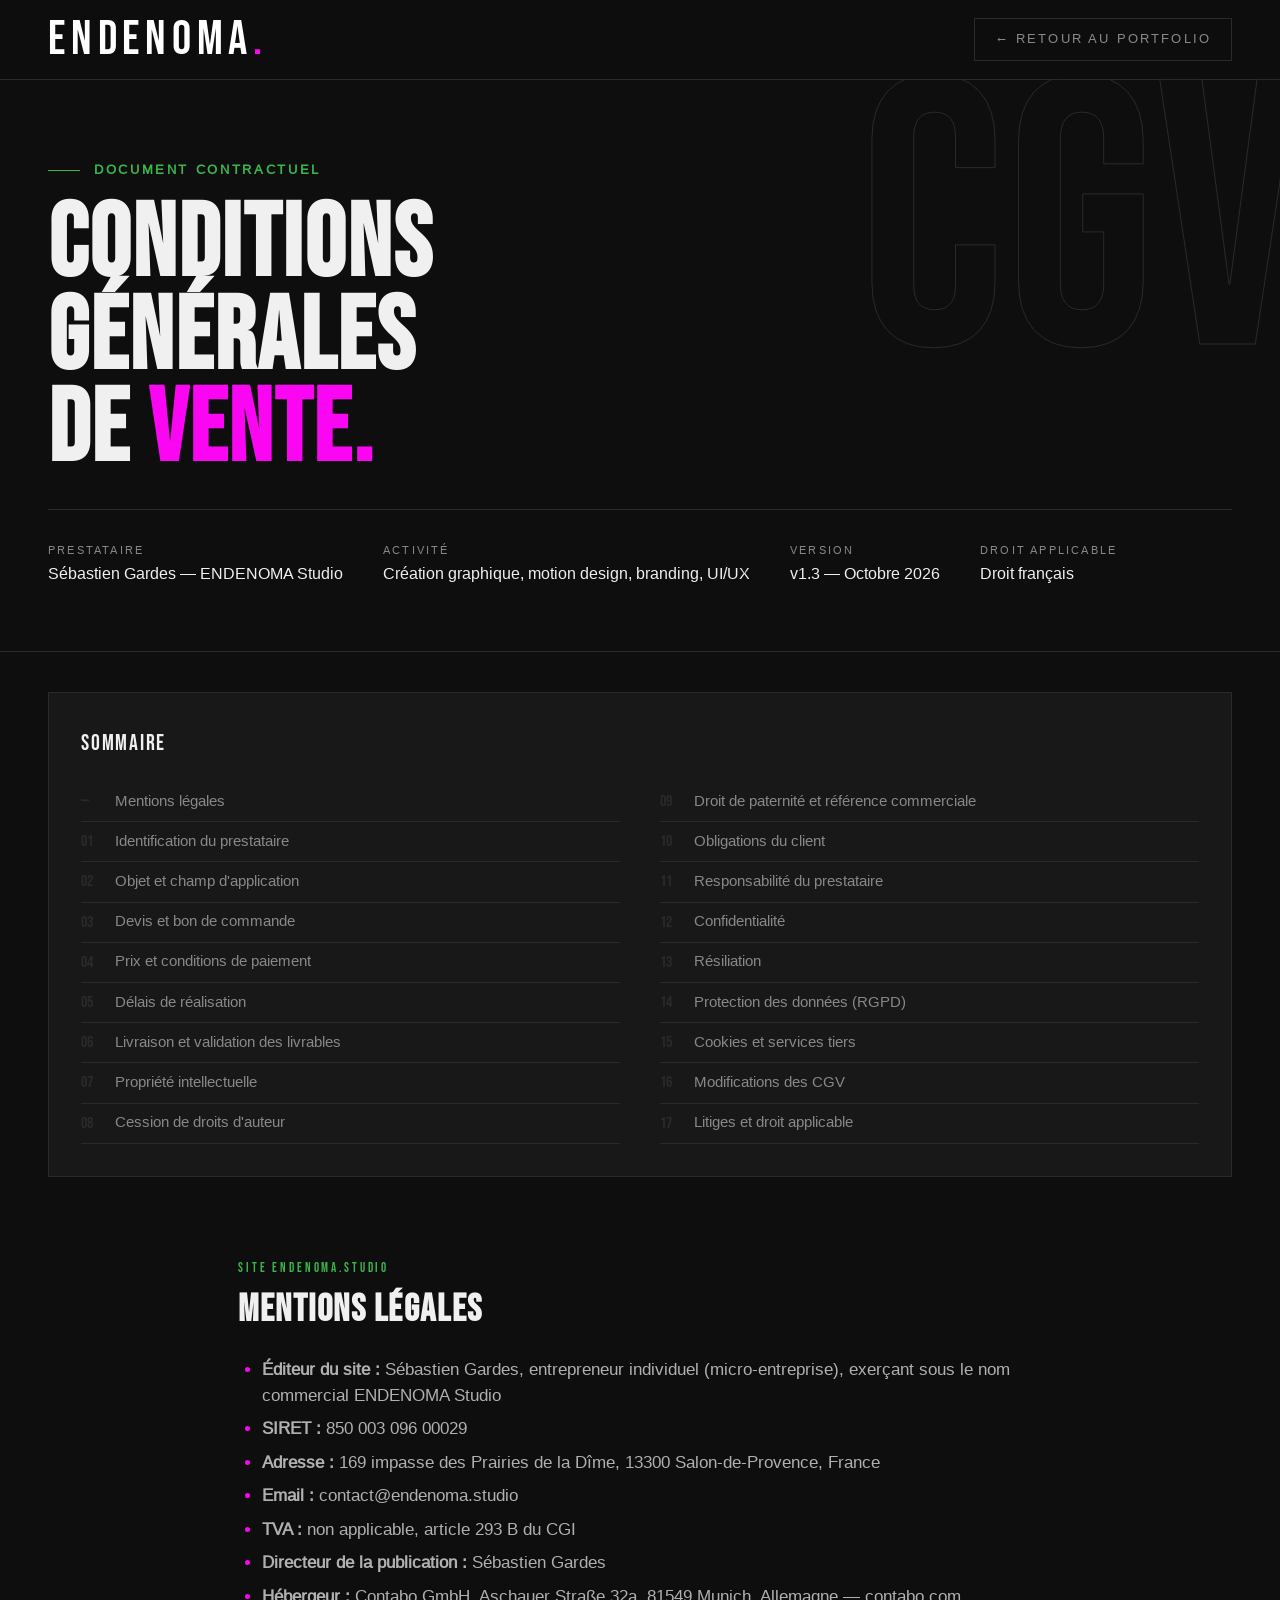
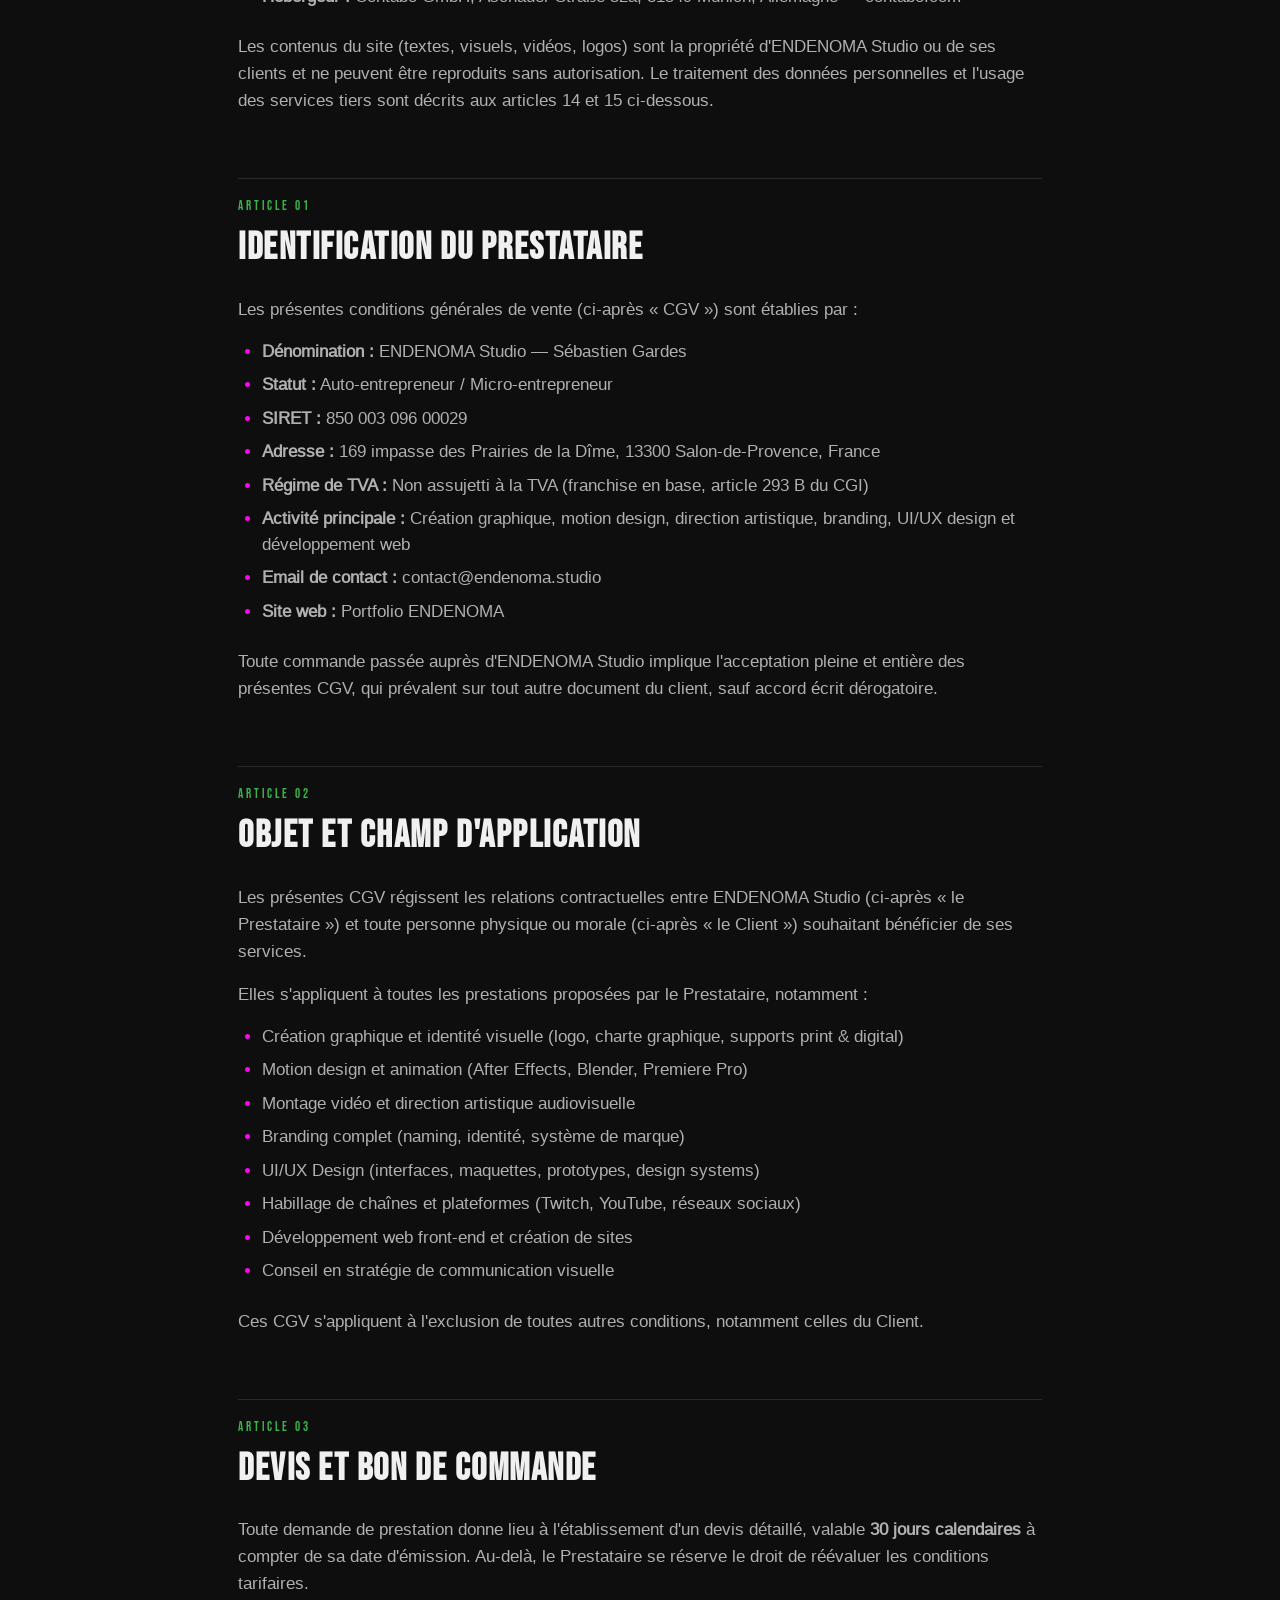
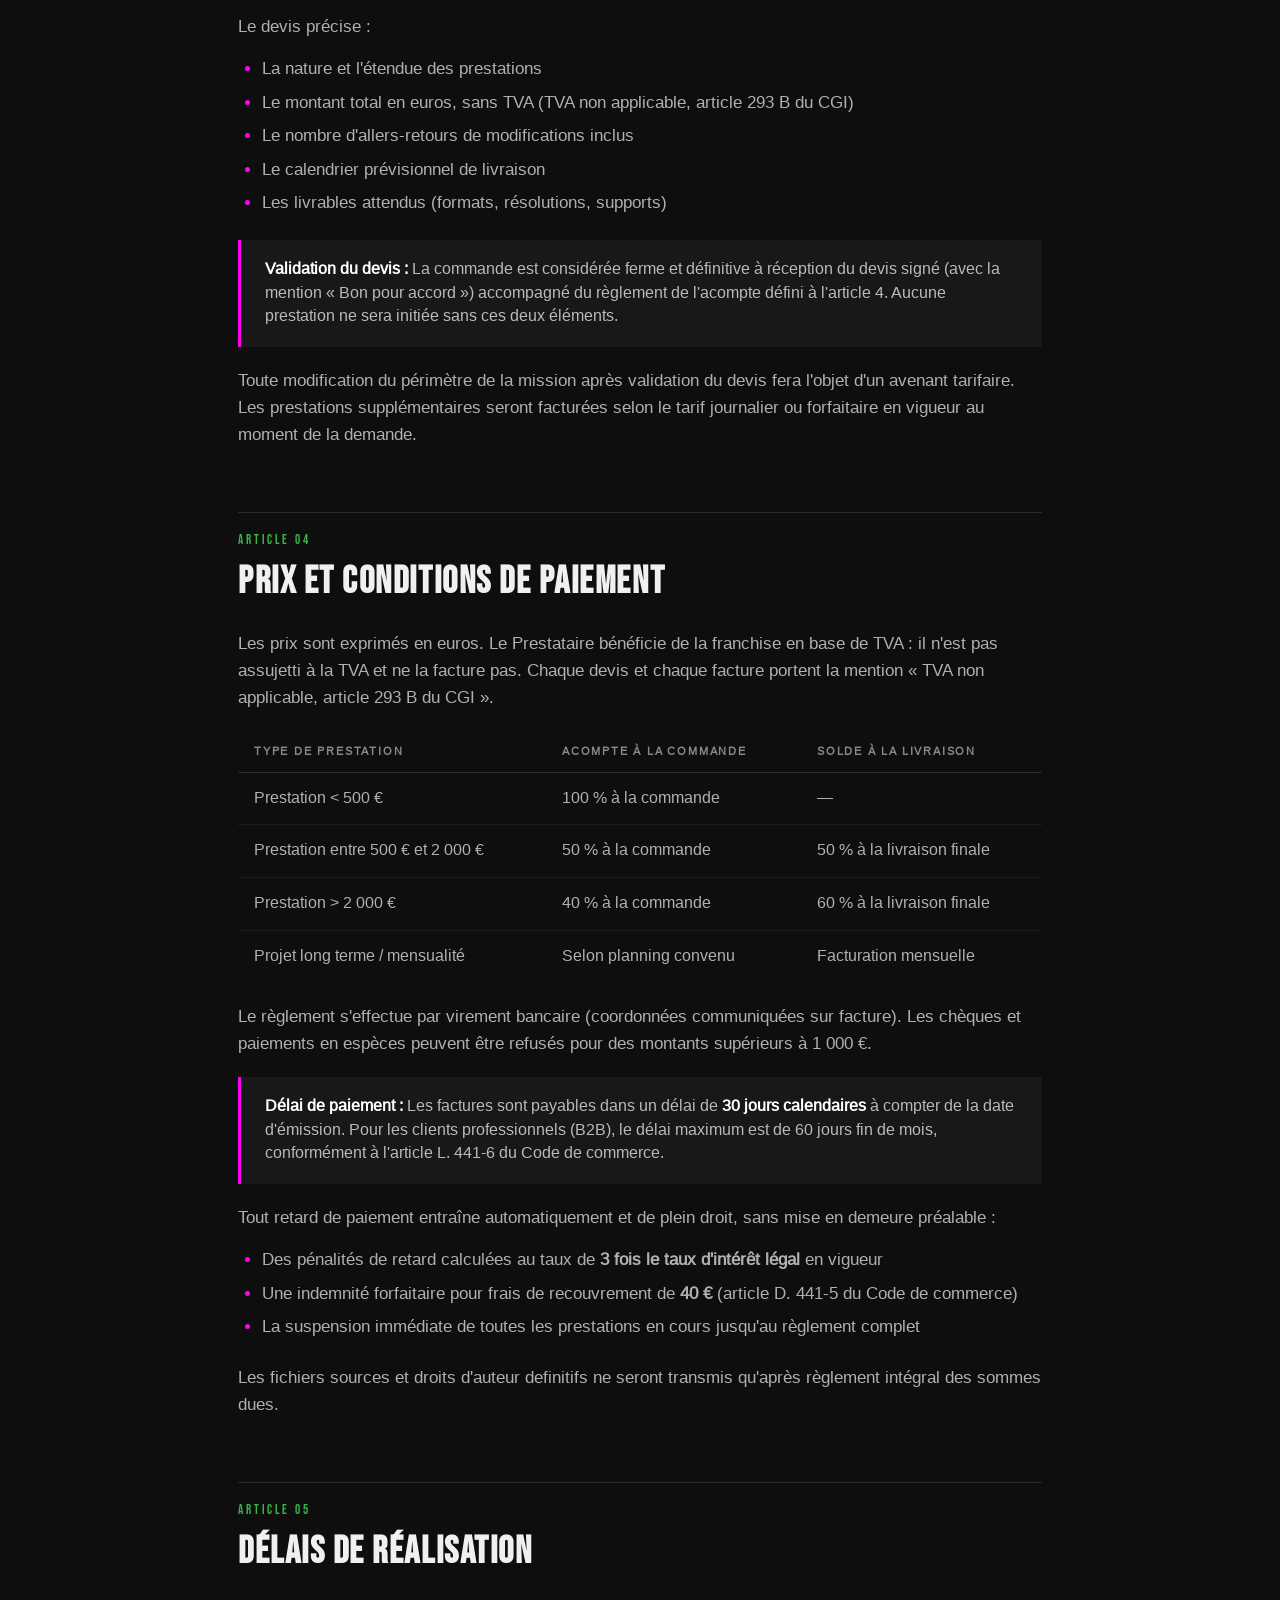
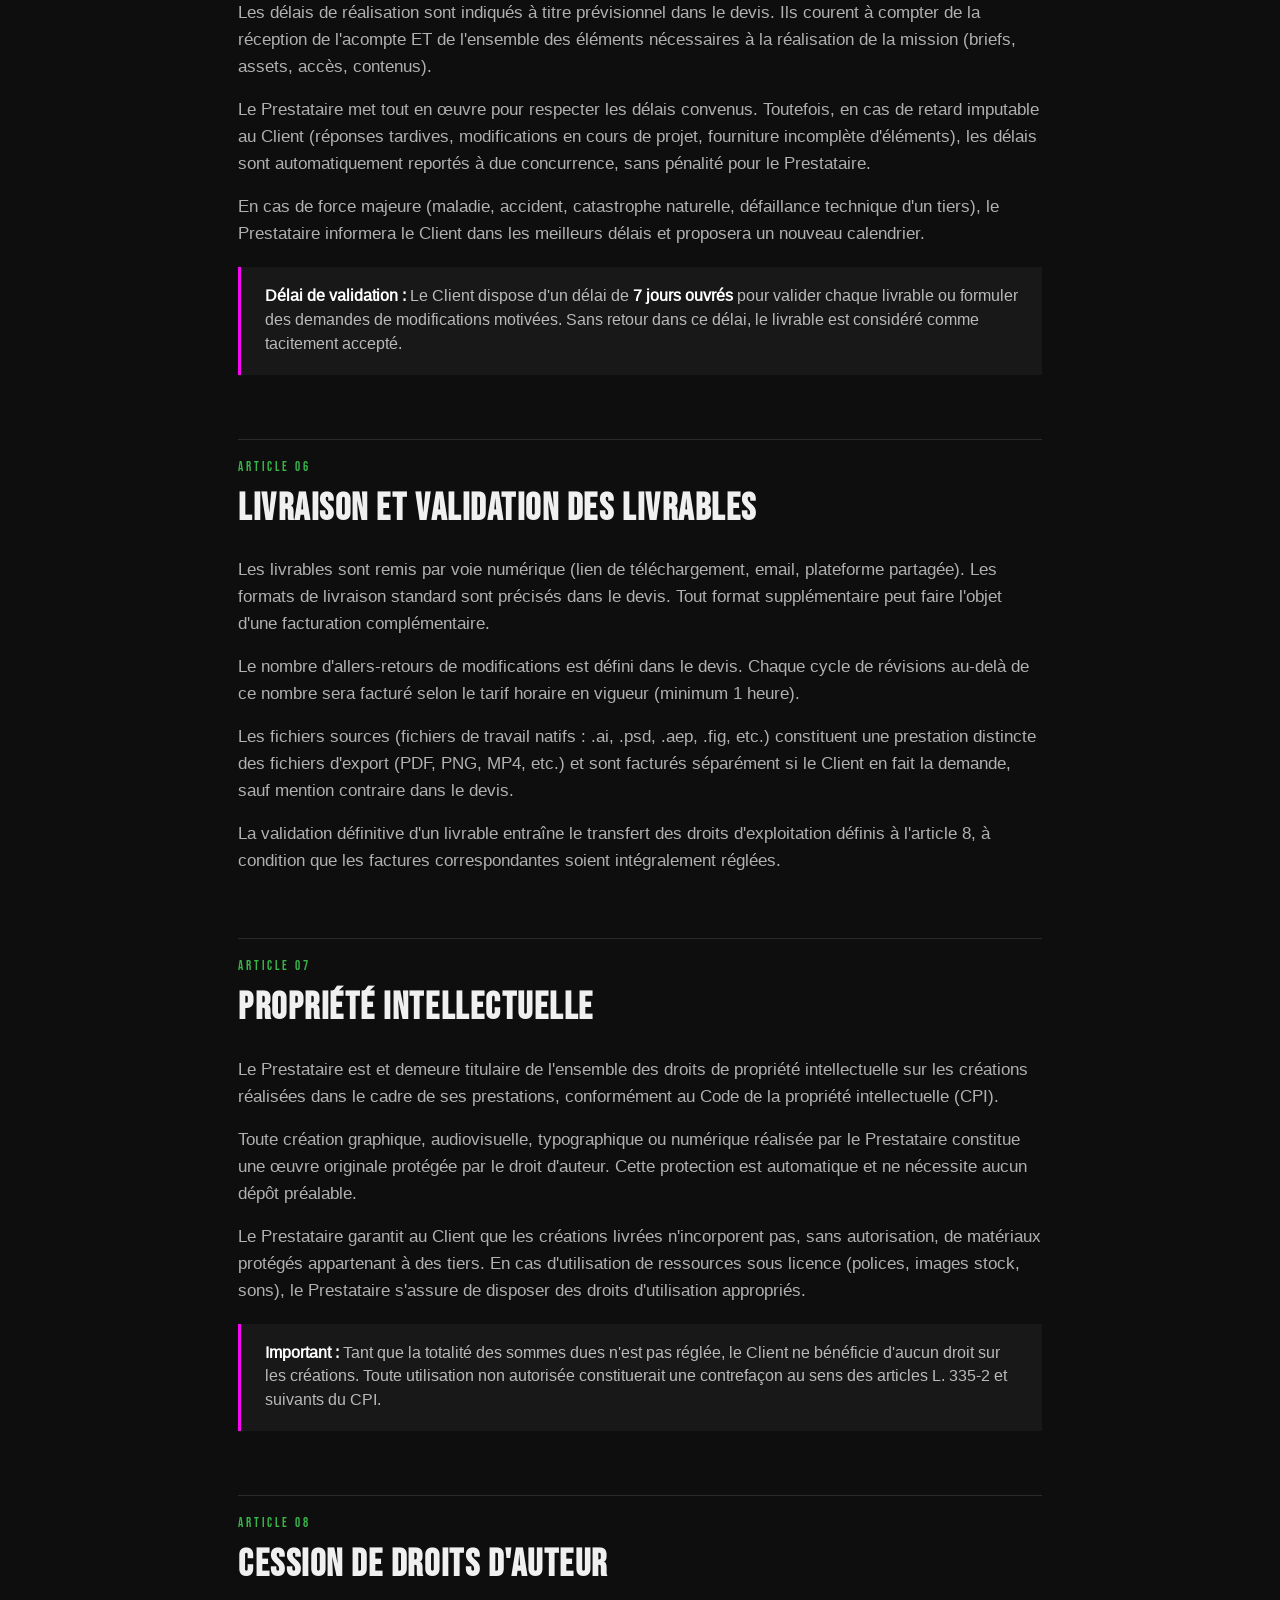
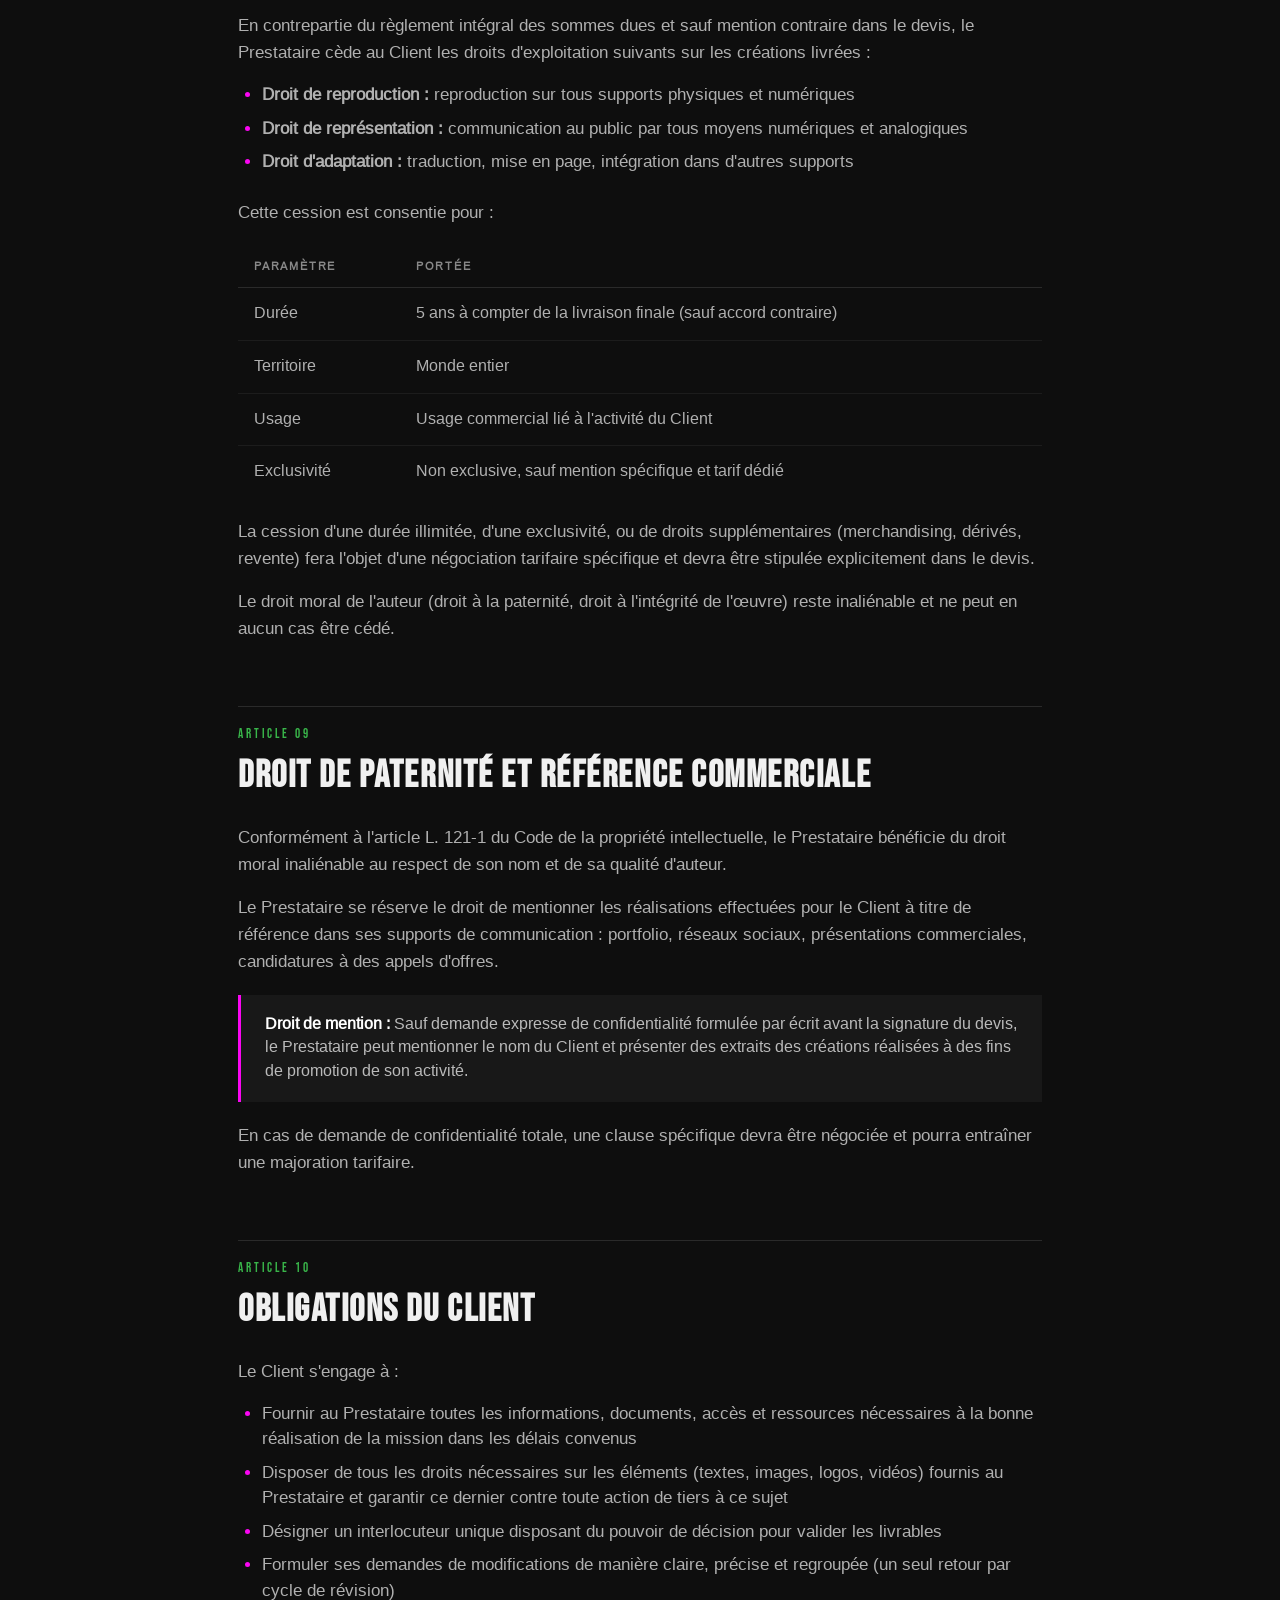
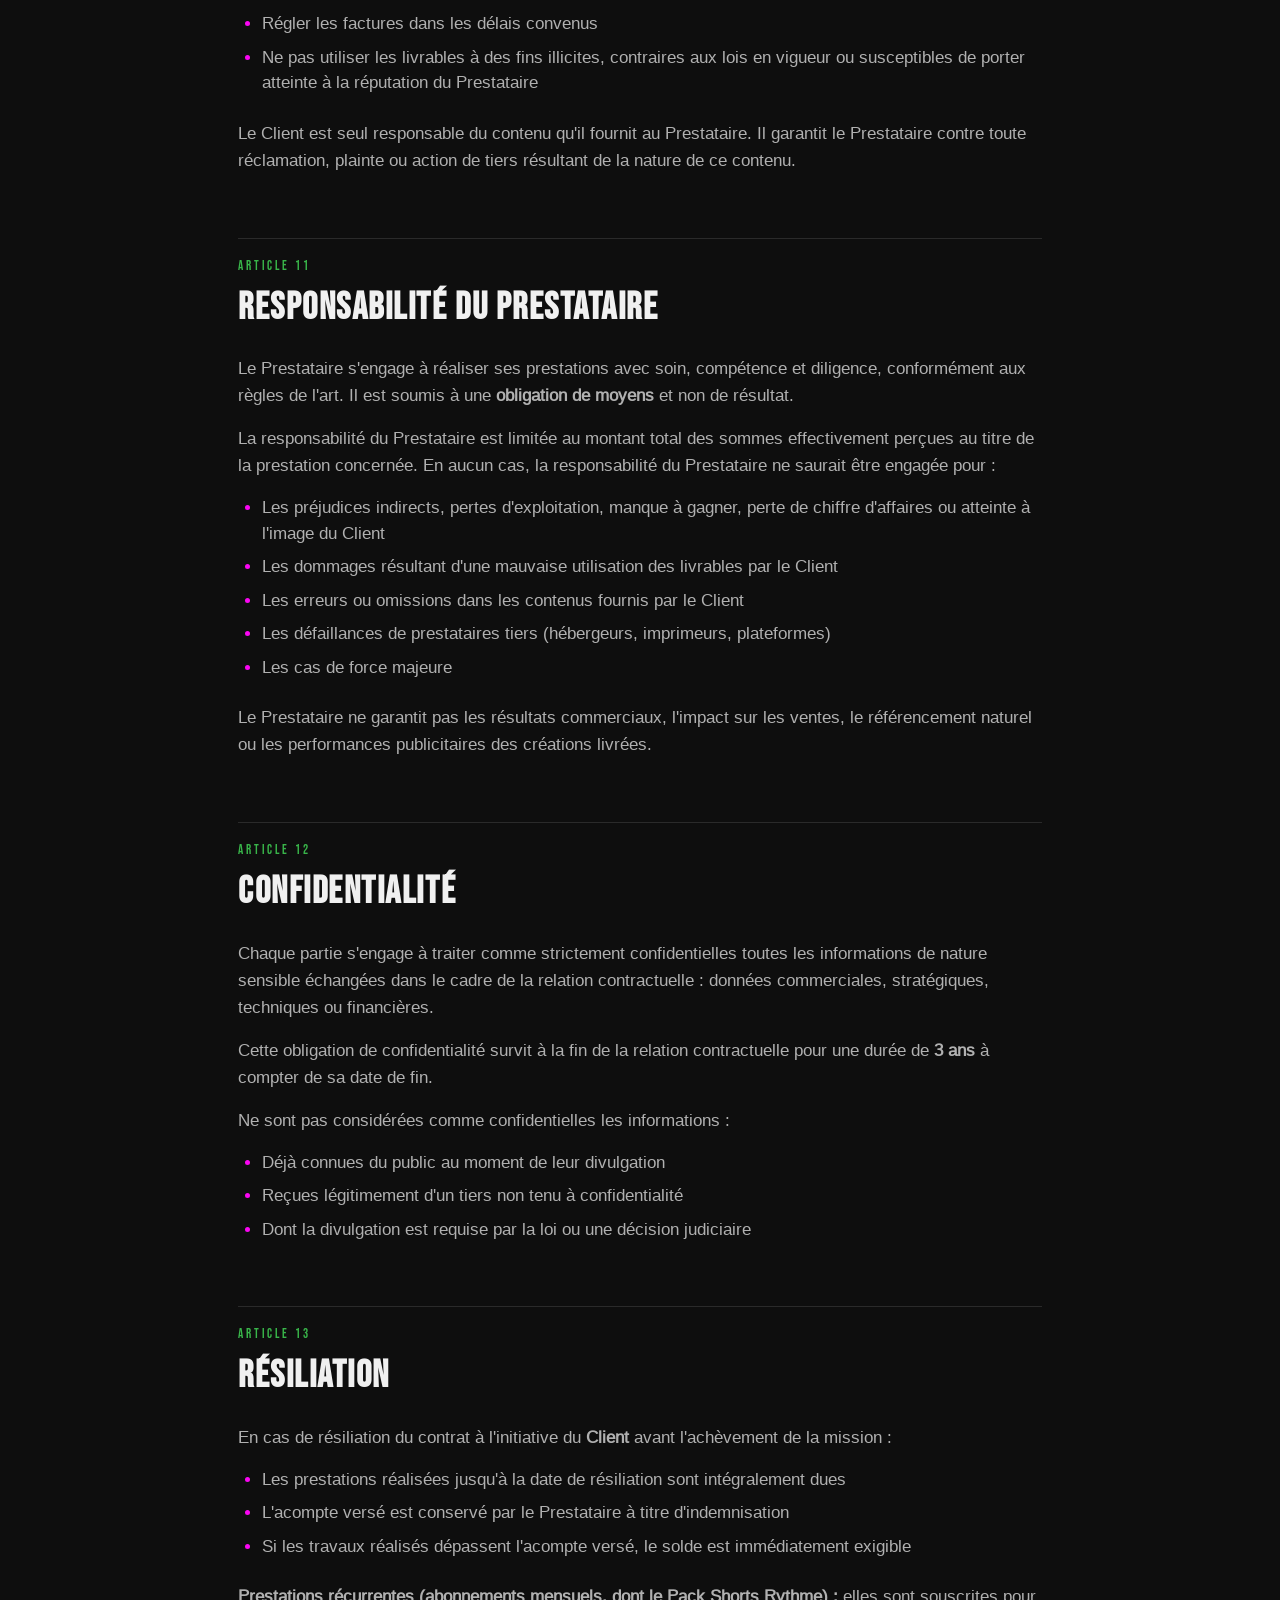
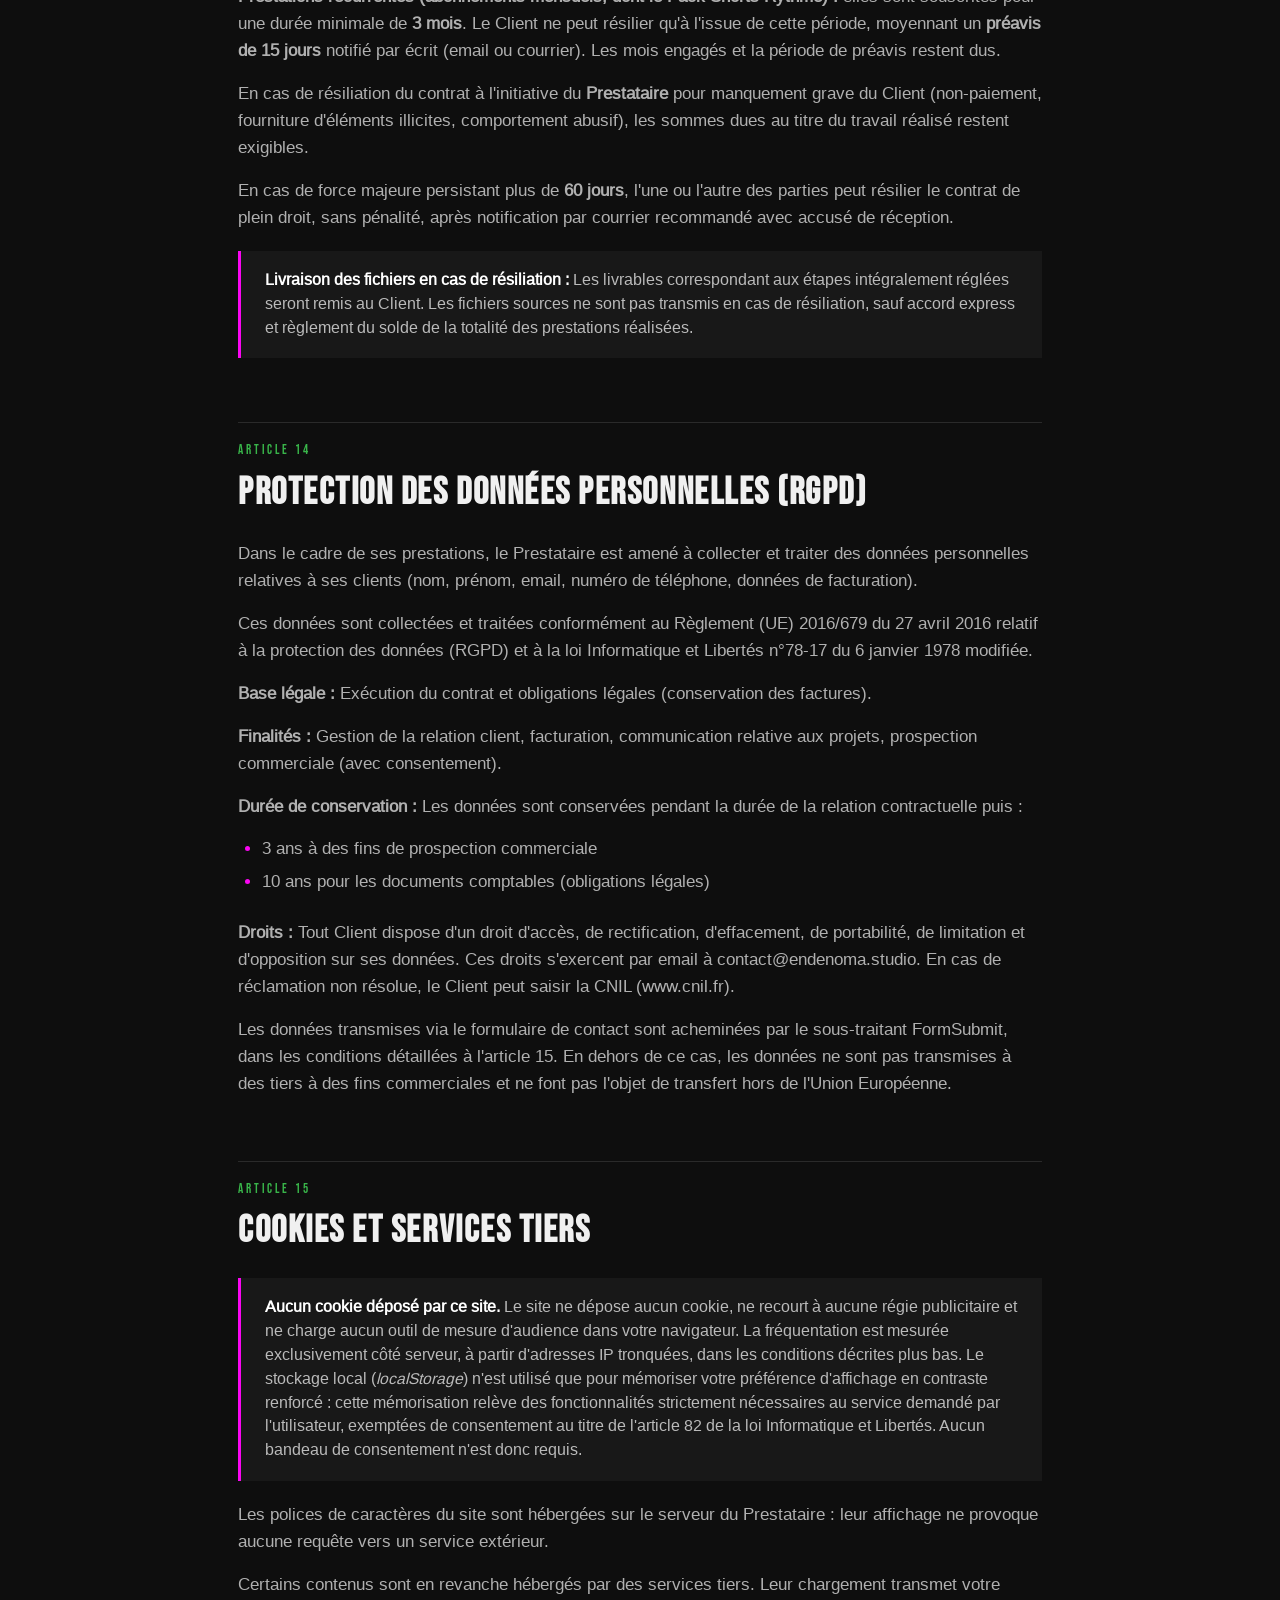
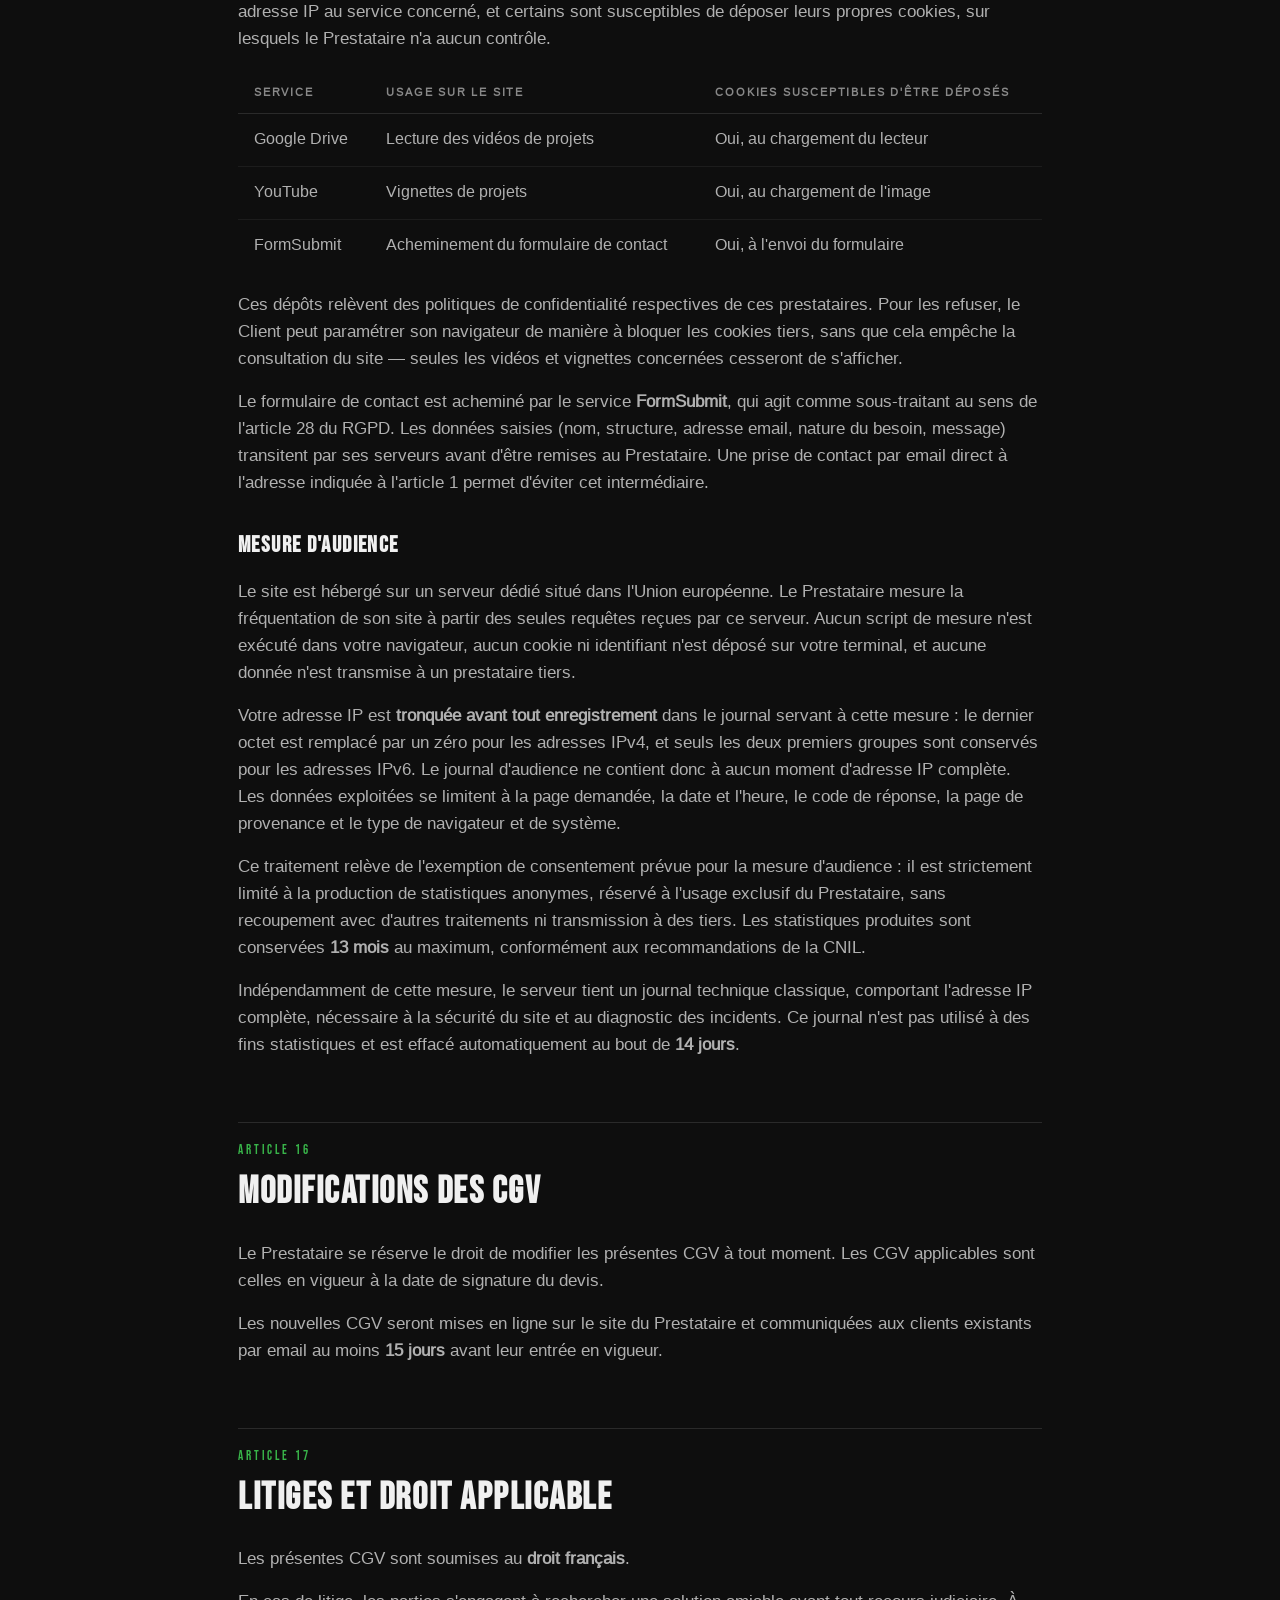
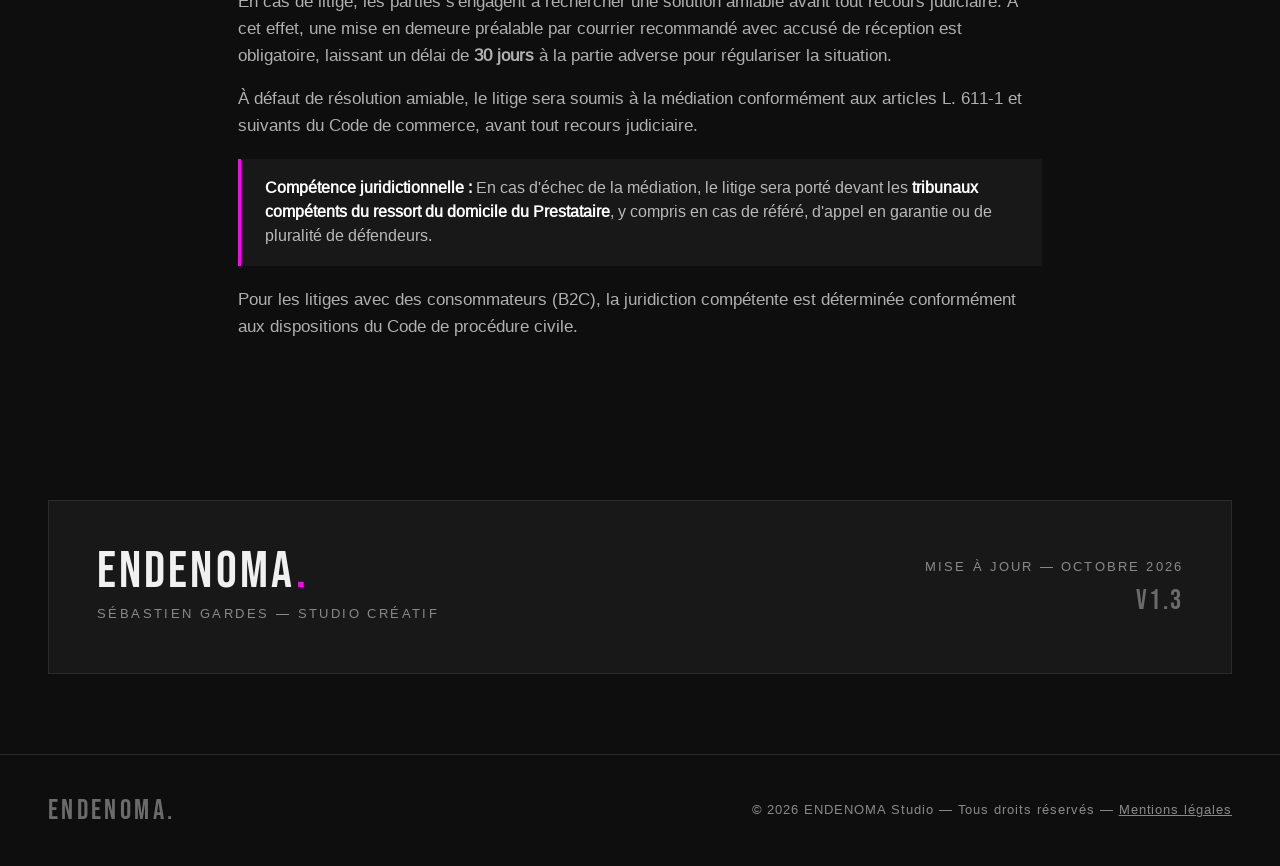
==== commit 1972c8cd: "Mentions légales : l'hébergeur est Contabo, pas OVH Le message d'accueil du VPS indique « hosted by " ====
--- a/CGU.html
+++ b/CGU.html
@@ -320,7 +320,7 @@
       <li><strong>Email :</strong> contact@endenoma.studio</li>
       <li><strong>TVA :</strong> non applicable, article 293 B du CGI</li>
       <li><strong>Directeur de la publication :</strong> Sébastien Gardes</li>
-      <li><strong>Hébergeur :</strong> OVH SAS, 2 rue Kellermann, 59100 Roubaix, France — www.ovhcloud.com</li>
+      <li><strong>Hébergeur :</strong> Contabo GmbH, Aschauer Straße 32a, 81549 Munich, Allemagne — contabo.com</li>
     </ul>
     <p>Les contenus du site (textes, visuels, vidéos, logos) sont la propriété d'ENDENOMA Studio ou de ses clients et ne peuvent être reproduits sans autorisation. Le traitement des données personnelles et l'usage des services tiers sont décrits aux articles 14 et 15 ci-dessous.</p>
   </div>
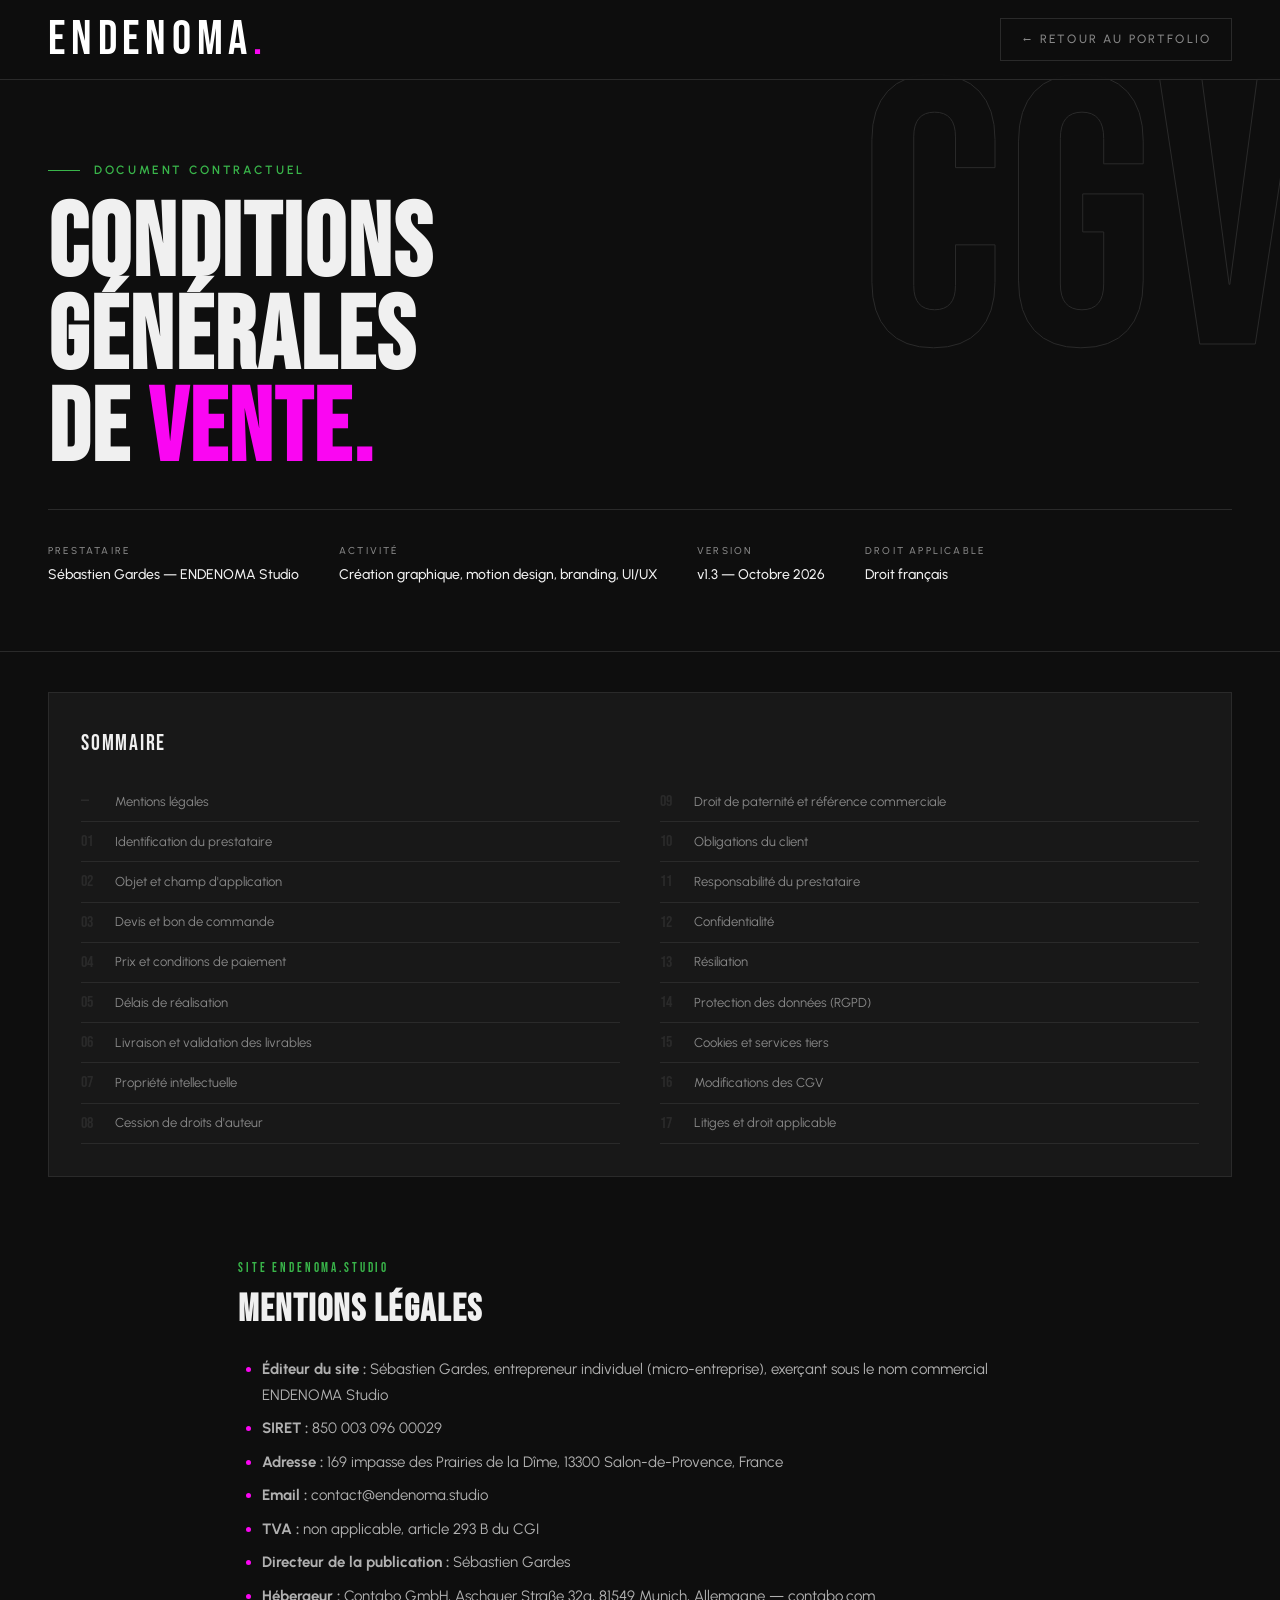
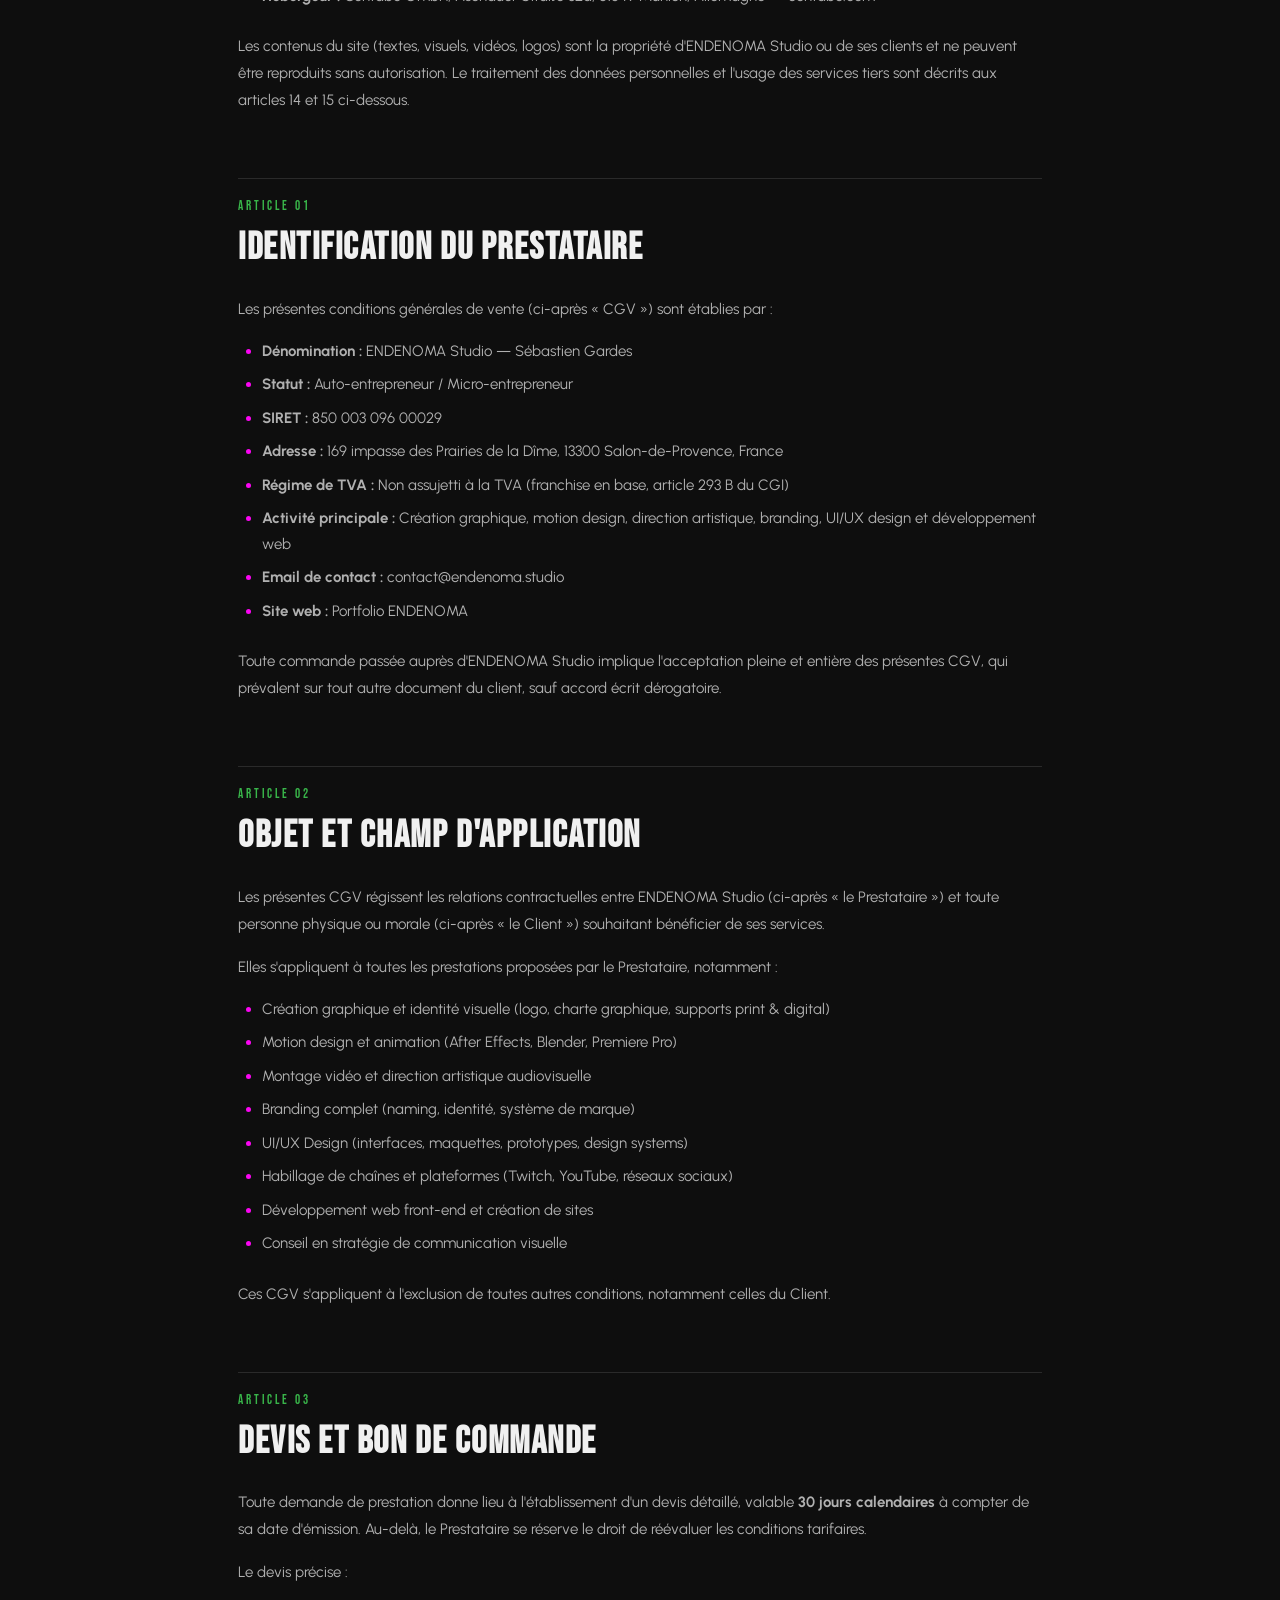
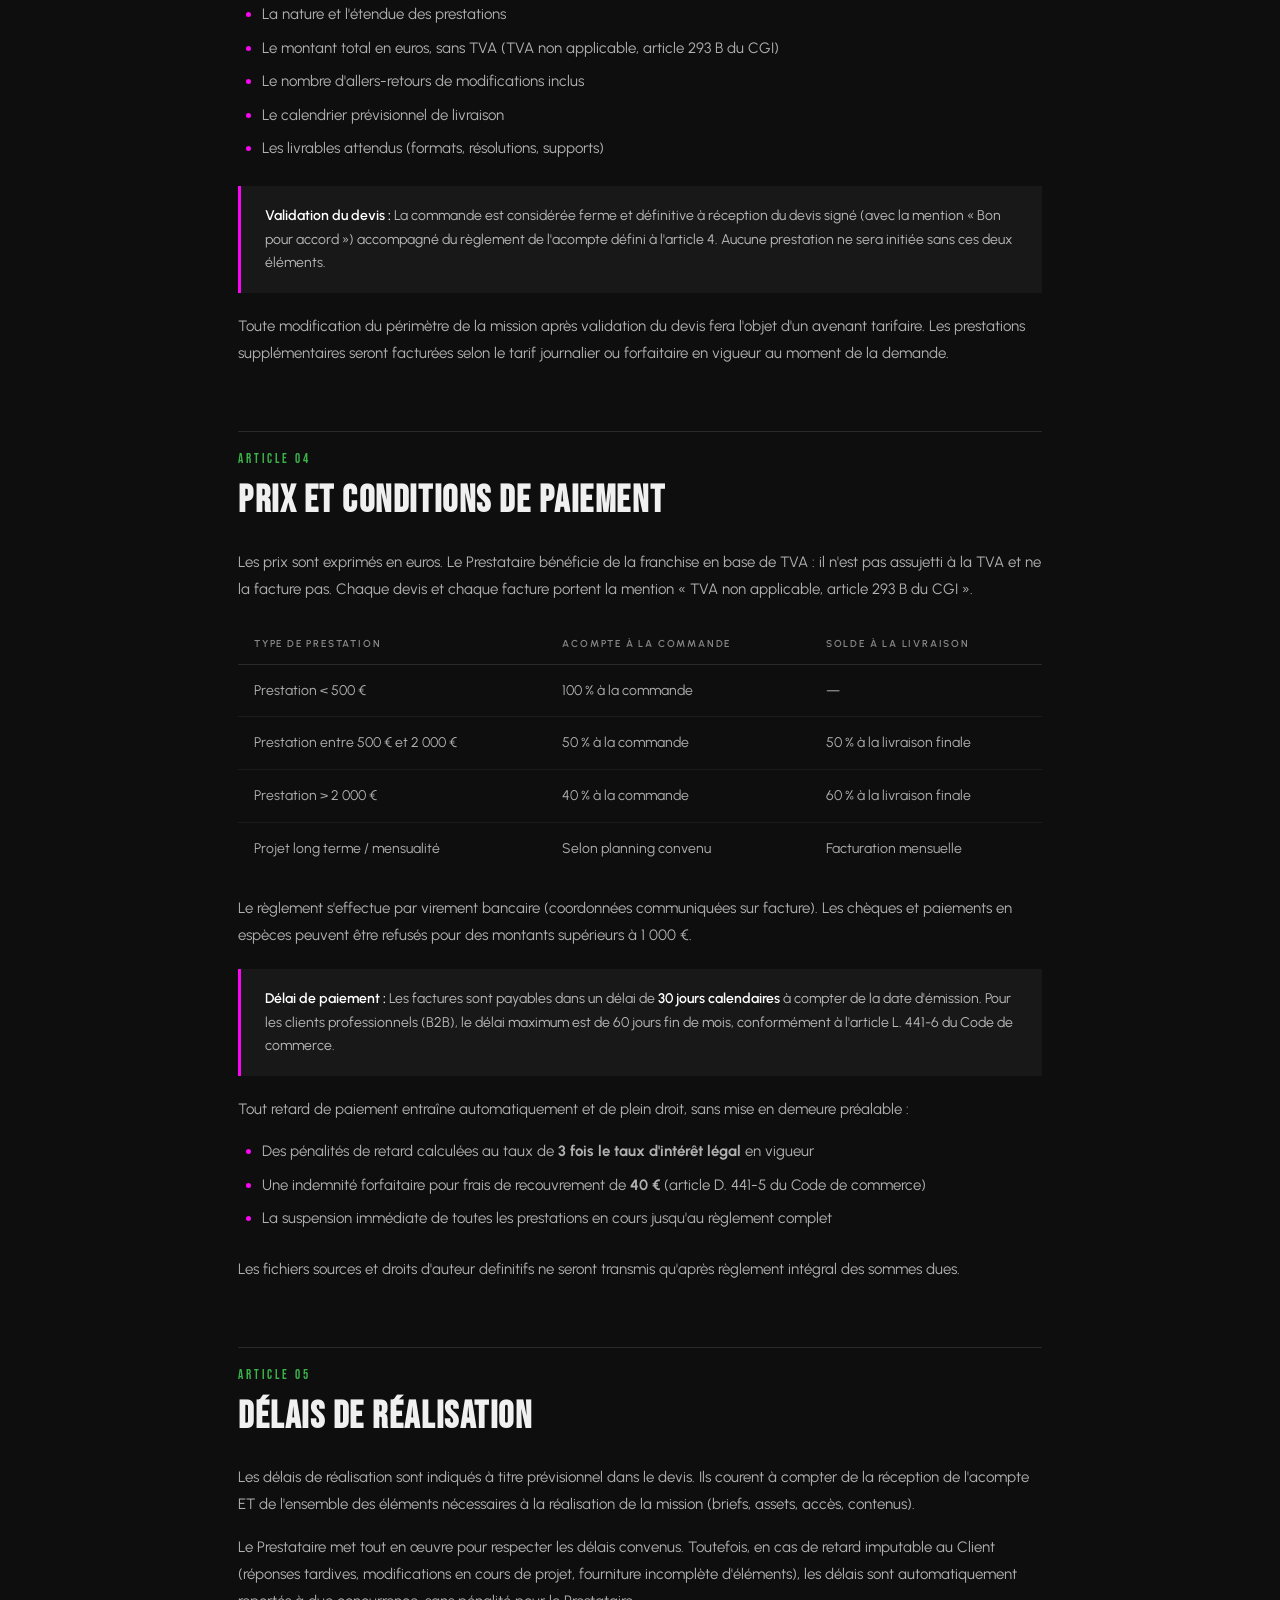
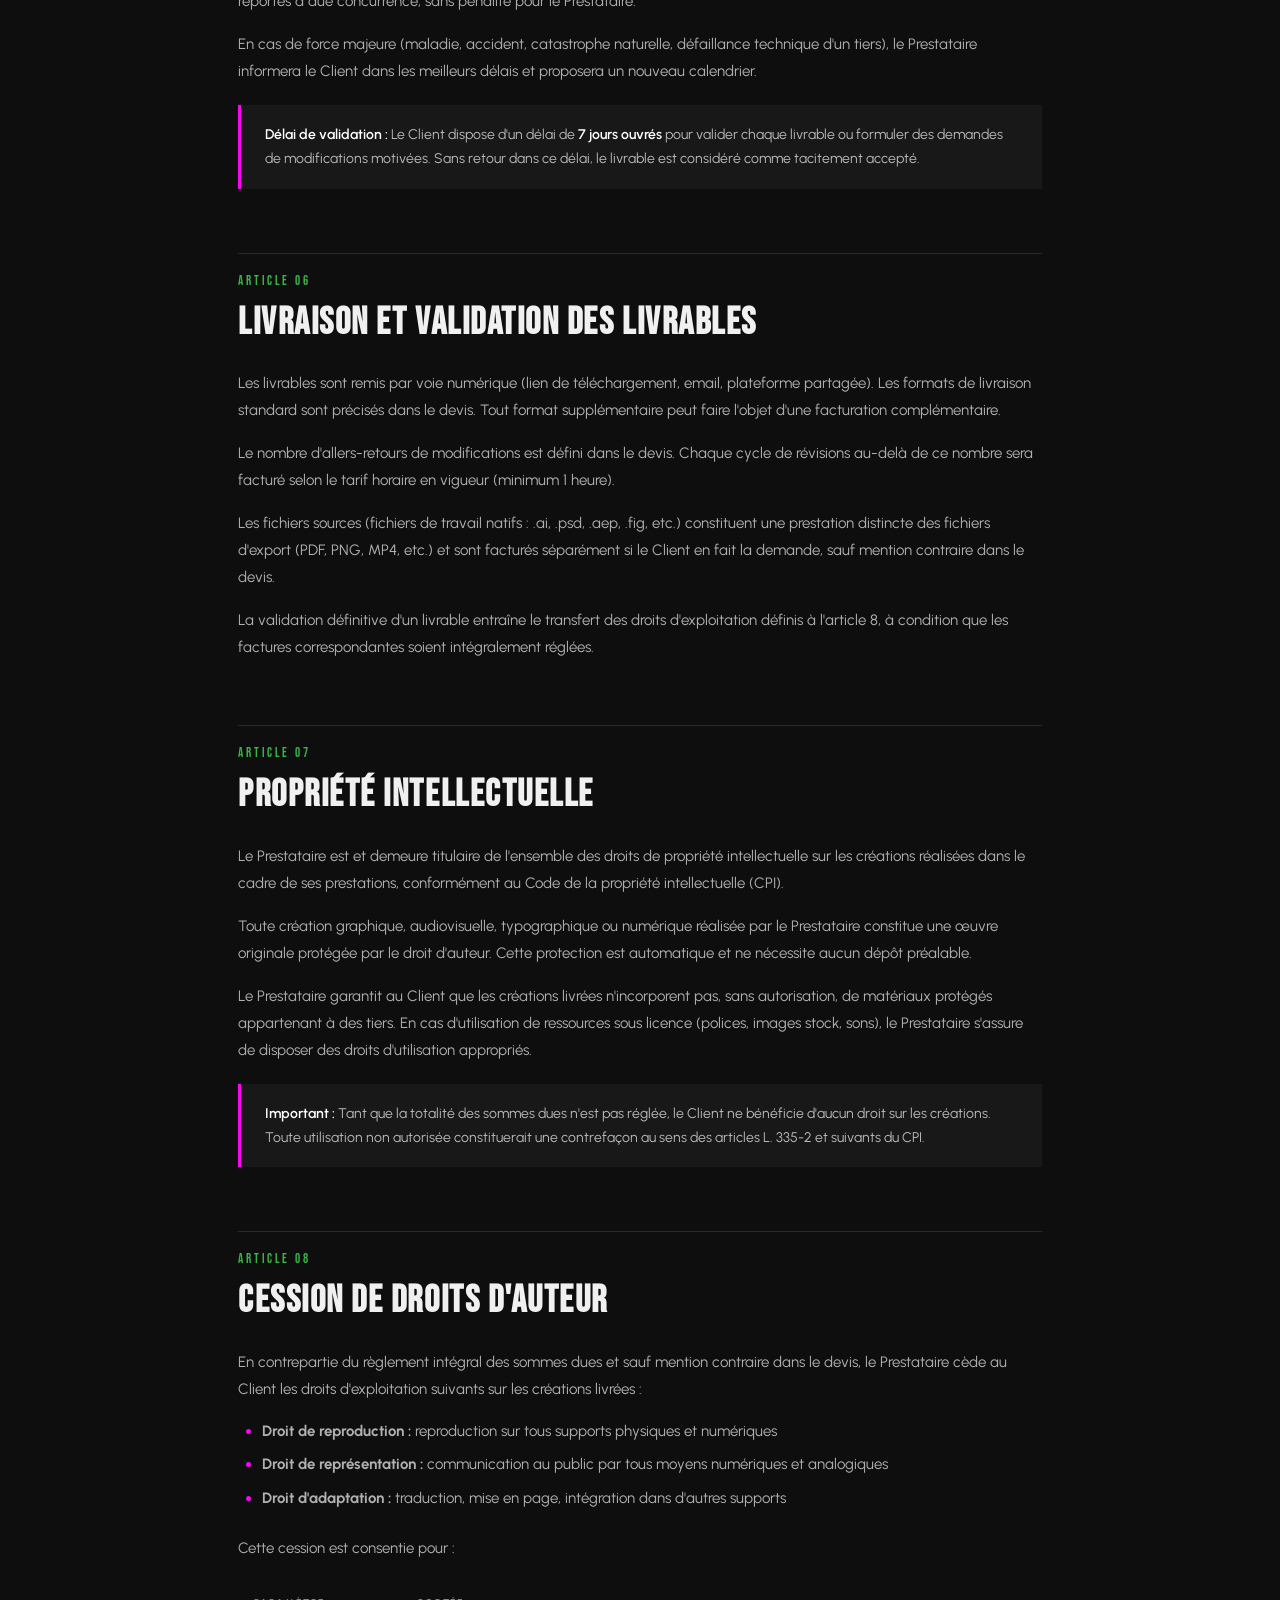
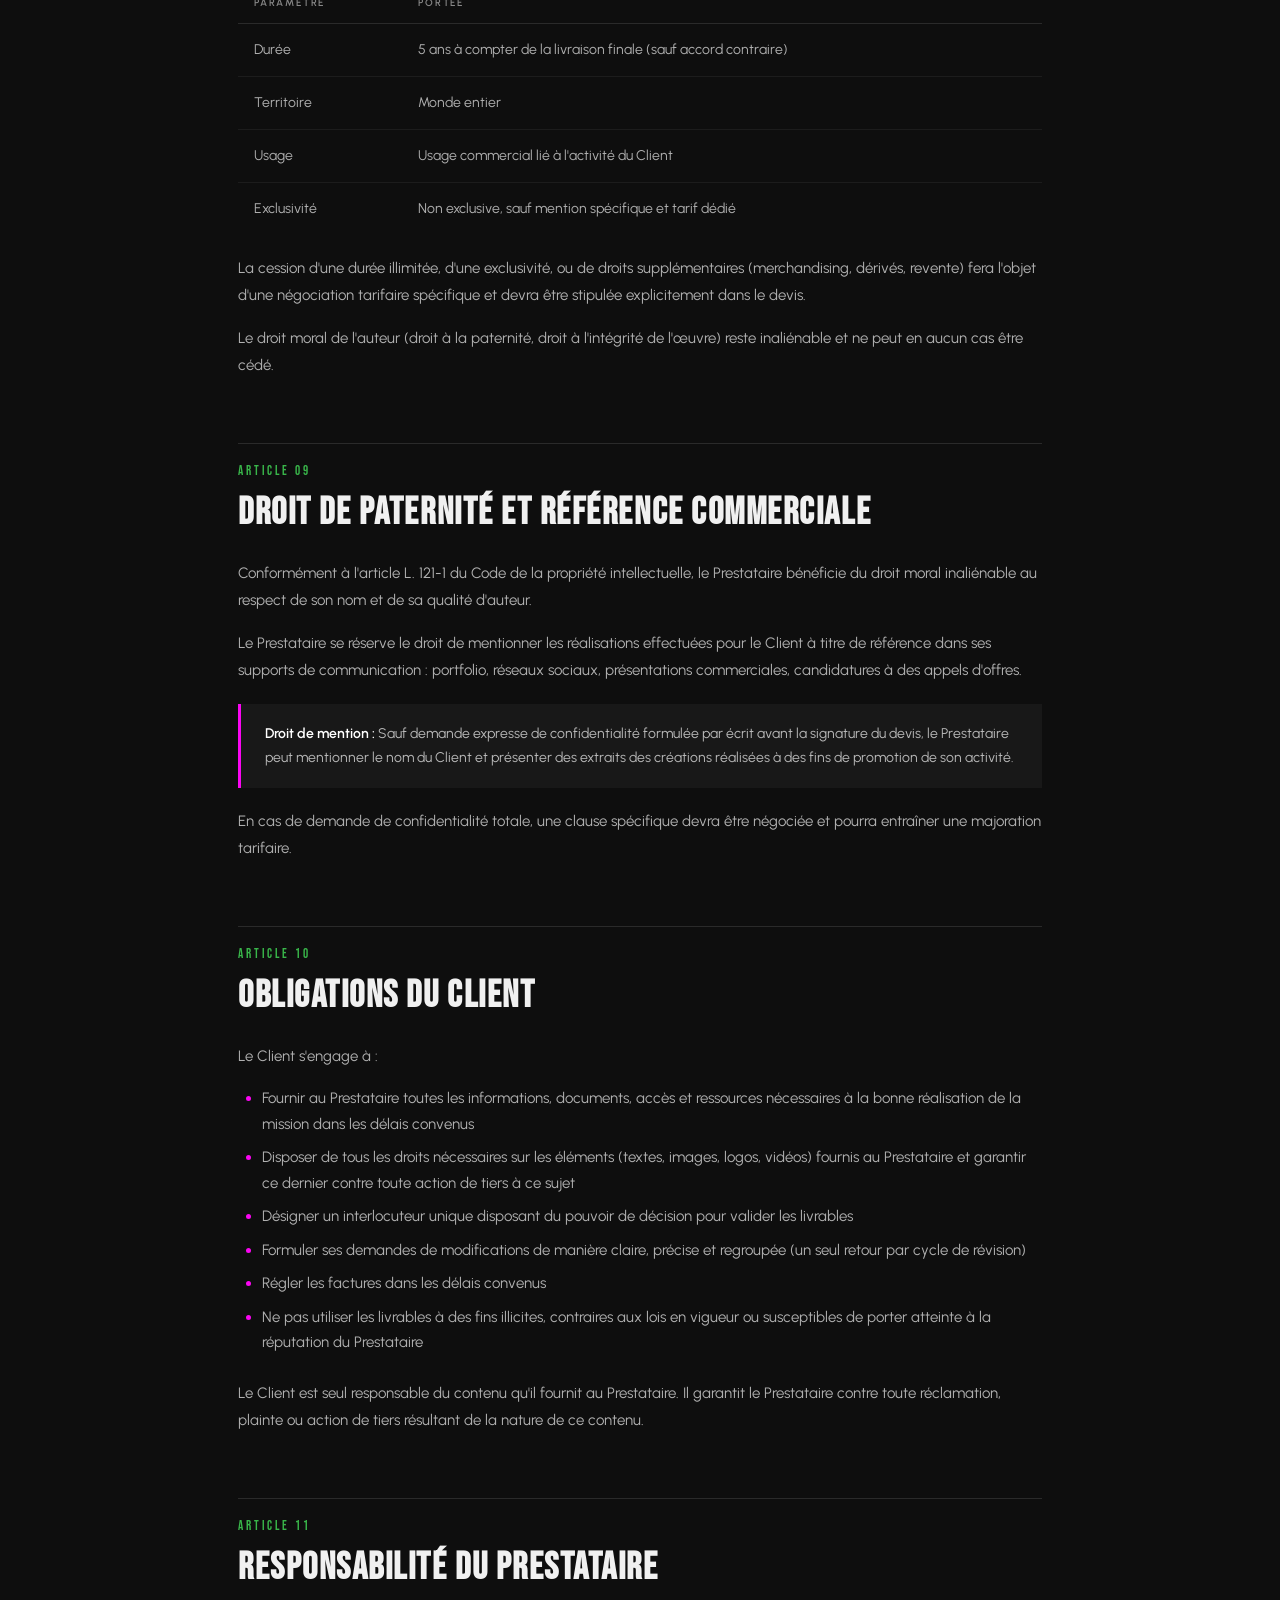
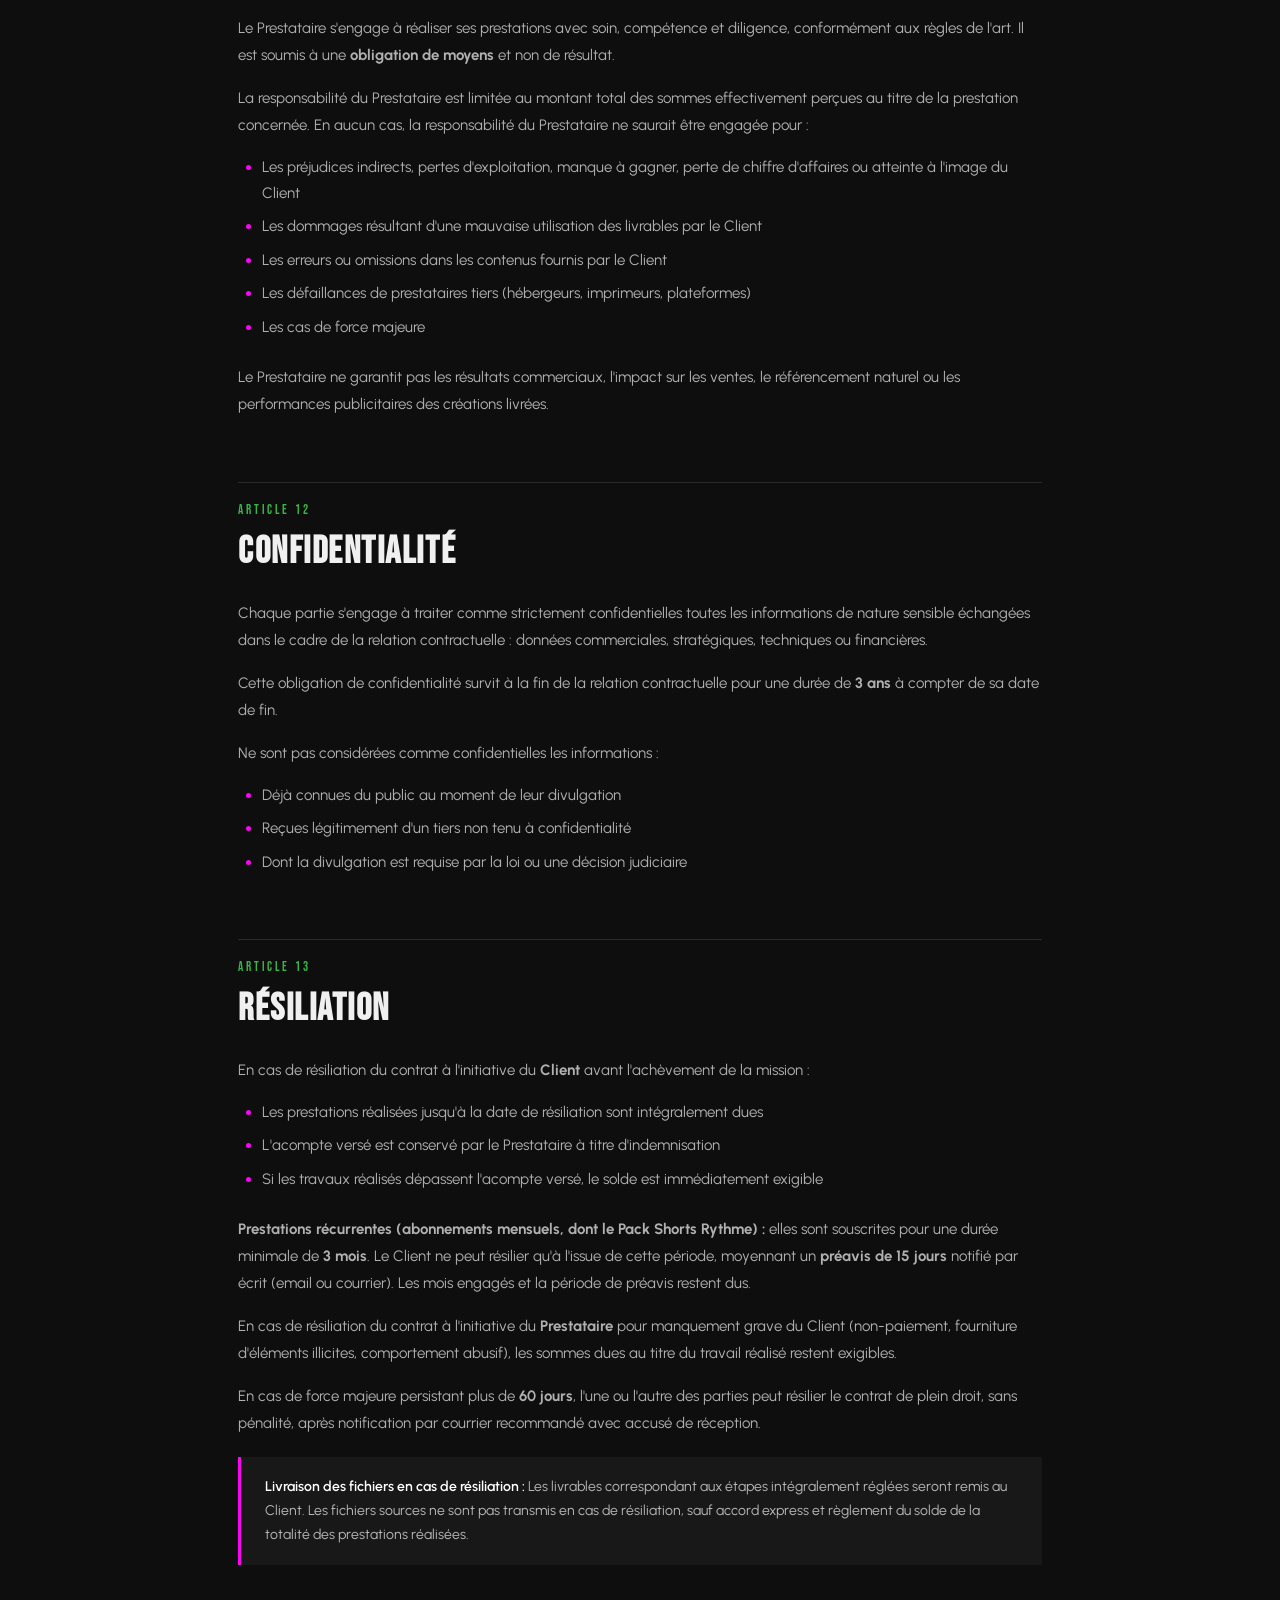
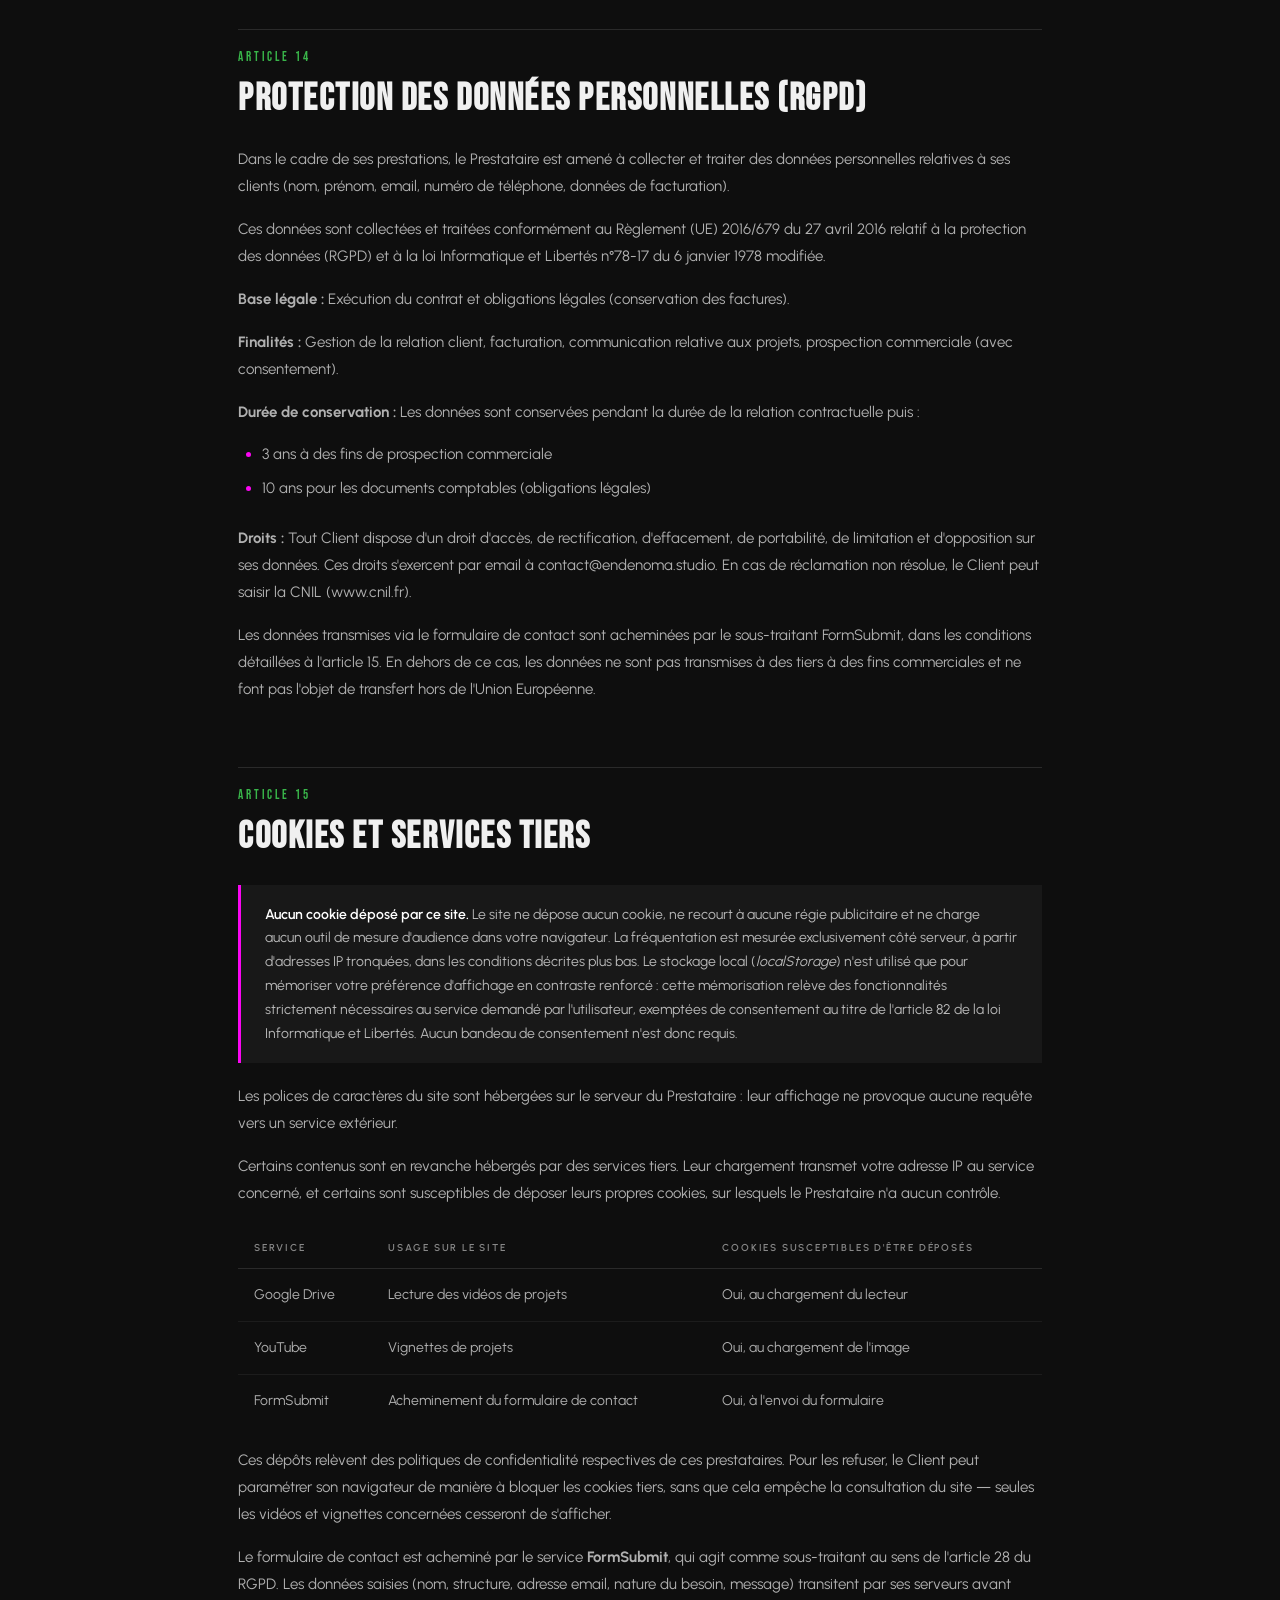
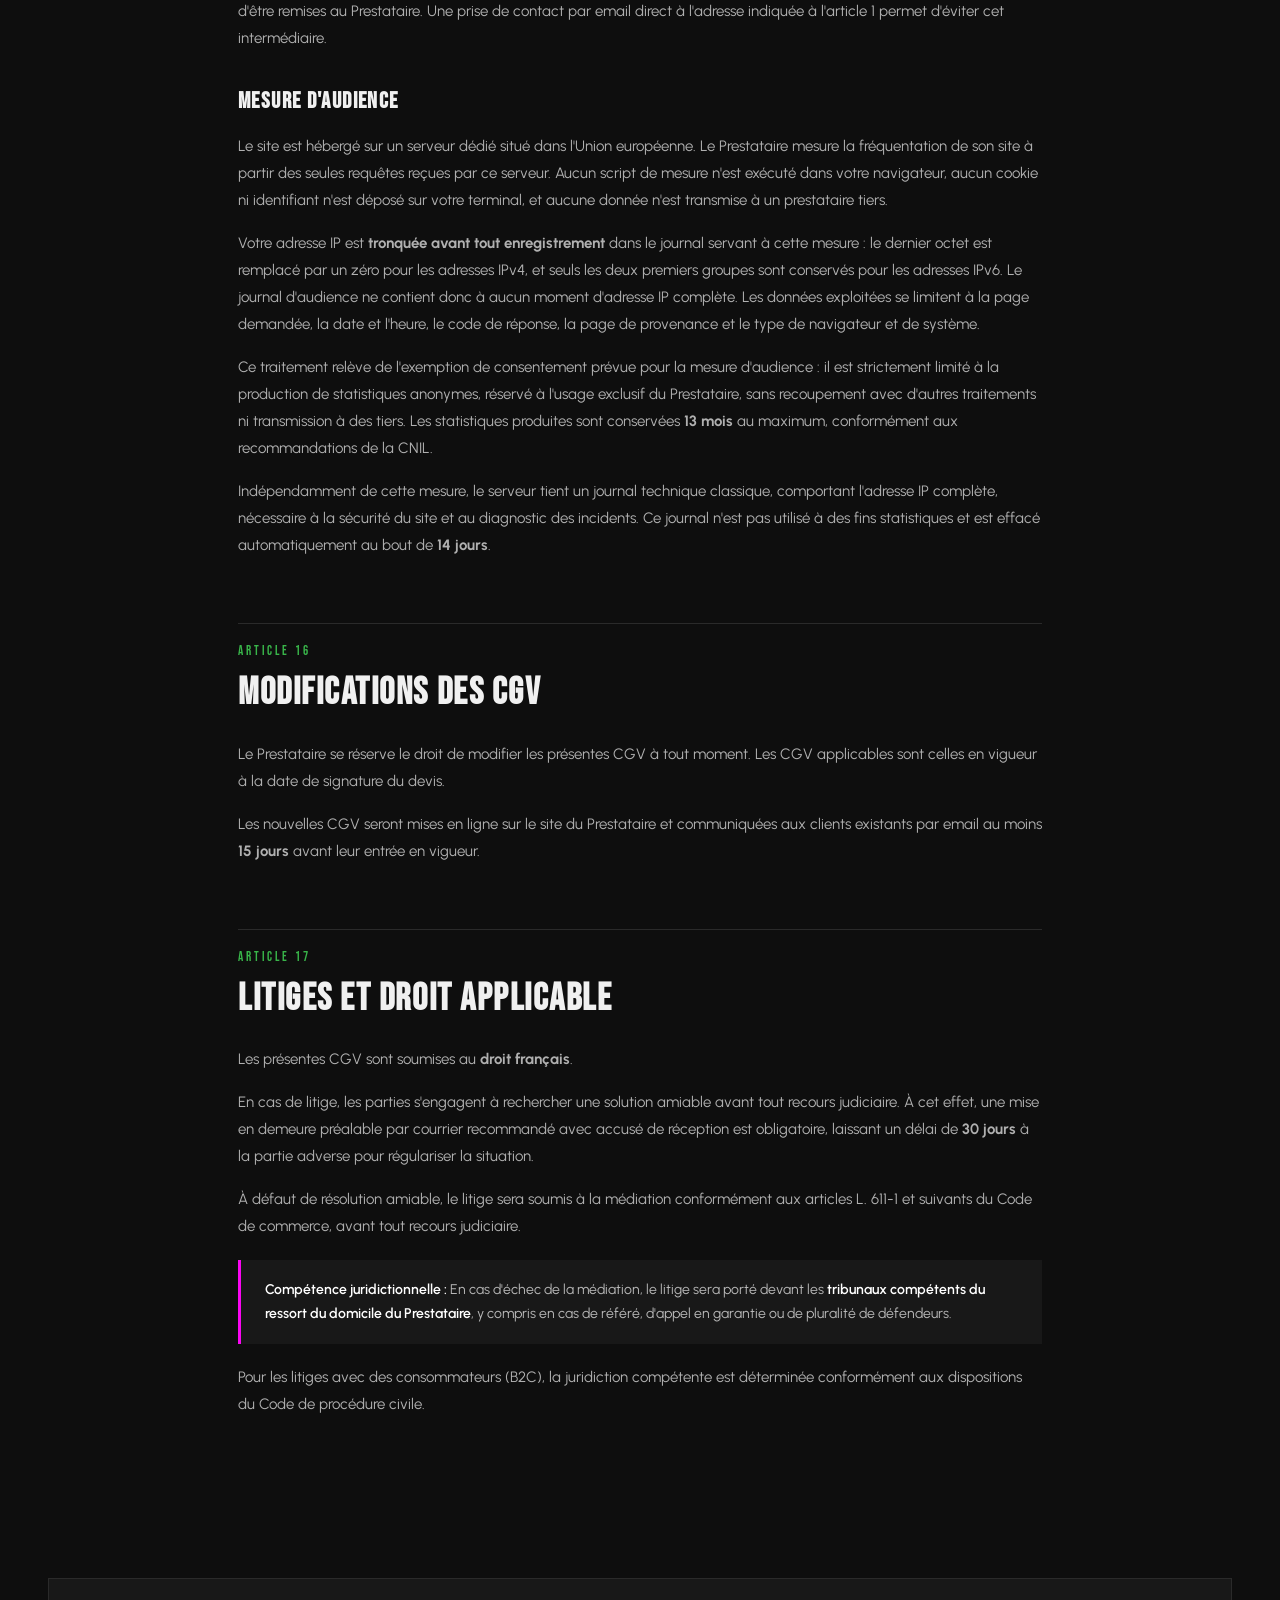
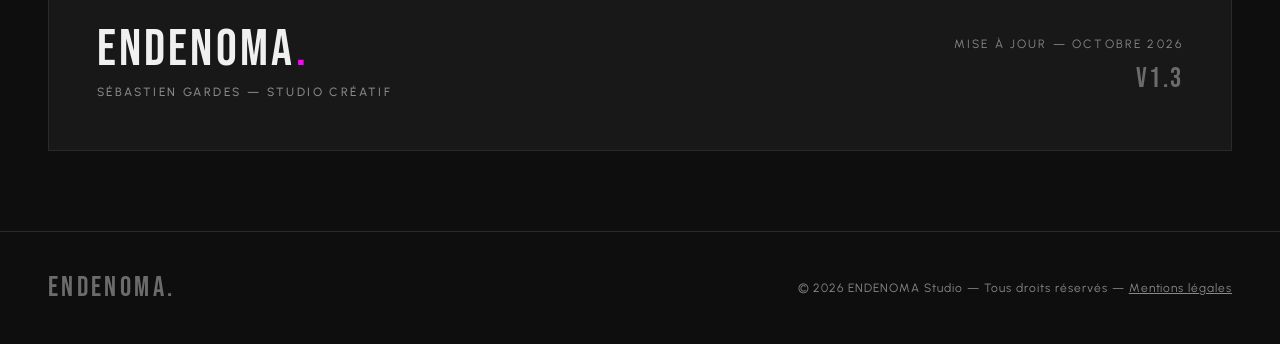
==== commit e4e6cb57: "Prix sans HT, texte du site en Urbanist Les prix de Captation & Tournage s'affichent sans « HT » : l" ====
--- a/CGU.html
+++ b/CGU.html
@@ -8,12 +8,12 @@
 <link rel="apple-touch-icon" href="uploads/og-endenoma.jpg"/>
 <meta name="description" content="Conditions générales de vente d'ENDENOMA Studio Créatif : devis, tarifs, délais, révisions, droits d'auteur, confidentialité, données personnelles et mesure d'audience sans cookie. Sébastien Gardes, monteur vidéo, branding et site web."/>
 <link rel="preload" href="fonts/bebas-neue-latin.woff2" as="font" type="font/woff2" crossorigin/>
-<link rel="preload" href="fonts/space-grotesk-latin-variable.woff2" as="font" type="font/woff2" crossorigin/>
+<link rel="preload" href="fonts/urbanist-latin-variable.woff2" as="font" type="font/woff2" crossorigin/>
 <style>
 @font-face{font-family:'Bebas Neue';src:url('fonts/bebas-neue-latin.woff2') format('woff2');font-weight:400;font-style:normal;font-display:swap;}
-@font-face{font-family:'Space Grotesk';src:url('fonts/space-grotesk-latin-variable.woff2') format('woff2');font-weight:300 700;font-style:normal;font-display:swap;}
+@font-face{font-family:'Urbanist';src:url('fonts/urbanist-latin-variable.woff2') format('woff2');font-weight:100 900;font-style:normal;font-display:swap;}
 @font-face{font-family:'Bebas Neue Fallback';src:local('Arial'),local('Helvetica'),local('Liberation Sans');size-adjust:73.68%;ascent-override:122.15%;descent-override:40.72%;line-gap-override:0%;}
-@font-face{font-family:'Space Grotesk Fallback';src:local('Arial'),local('Helvetica'),local('Liberation Sans');size-adjust:111.72%;ascent-override:88.08%;descent-override:26.14%;line-gap-override:0%;}
+@font-face{font-family:'Urbanist Fallback';src:local('Arial'),local('Helvetica'),local('Liberation Sans');size-adjust:99.32%;ascent-override:95.65%;descent-override:25.17%;line-gap-override:0%;}
 *{margin:0;padding:0;box-sizing:border-box;}
 :root{
   --mg:#FA06F2; --green:#39B54A;
@@ -23,7 +23,7 @@
      3.62:1 sur le fond, au-dessus du seuil de 3:1 exigé pour du grand texte. */
   --faint:#6b6b6b;
   --font-display:'Bebas Neue','Bebas Neue Fallback',sans-serif;
-  --font-body:'Space Grotesk','Space Grotesk Fallback',sans-serif;
+  --font-body:'Urbanist','Urbanist Fallback',sans-serif;
 }
 html{scroll-behavior:smooth;}
 body{background:var(--bg);color:var(--text);font-family:var(--font-body);overflow-x:hidden;line-height:1.7;}
